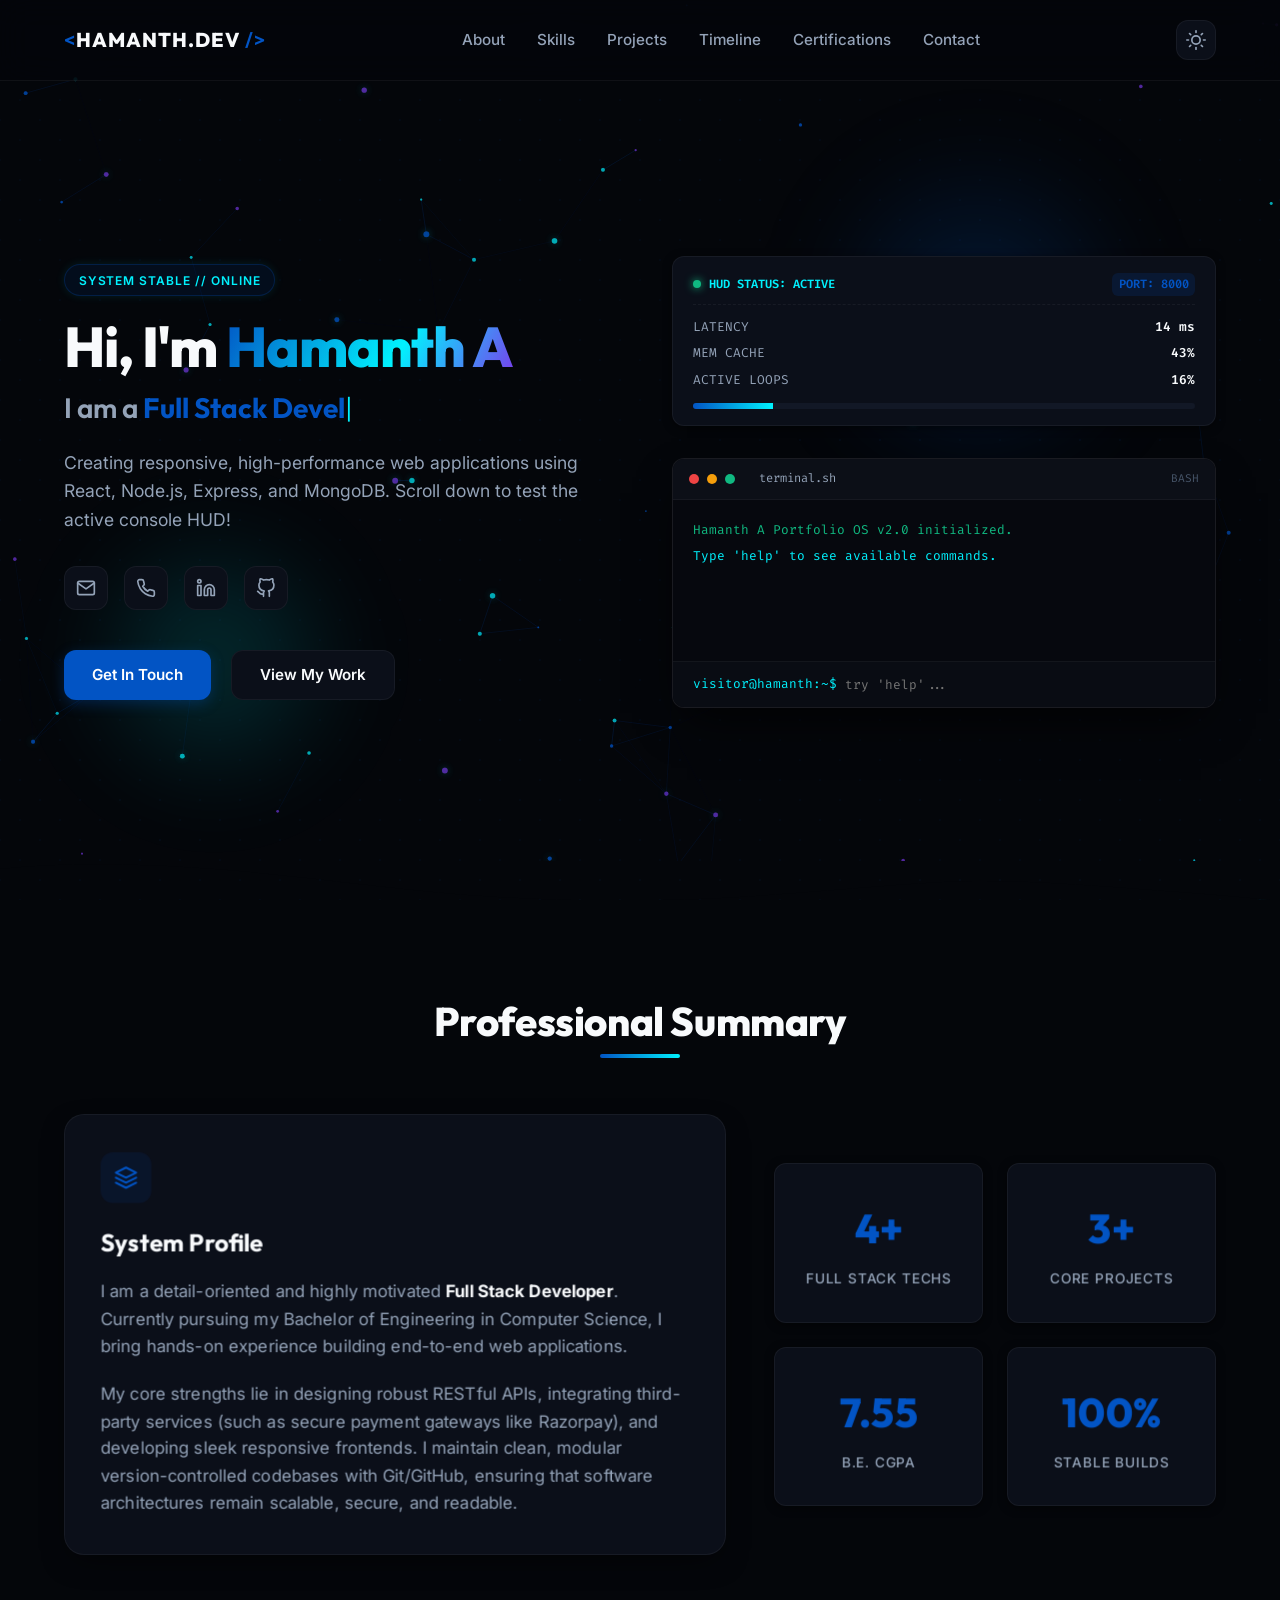
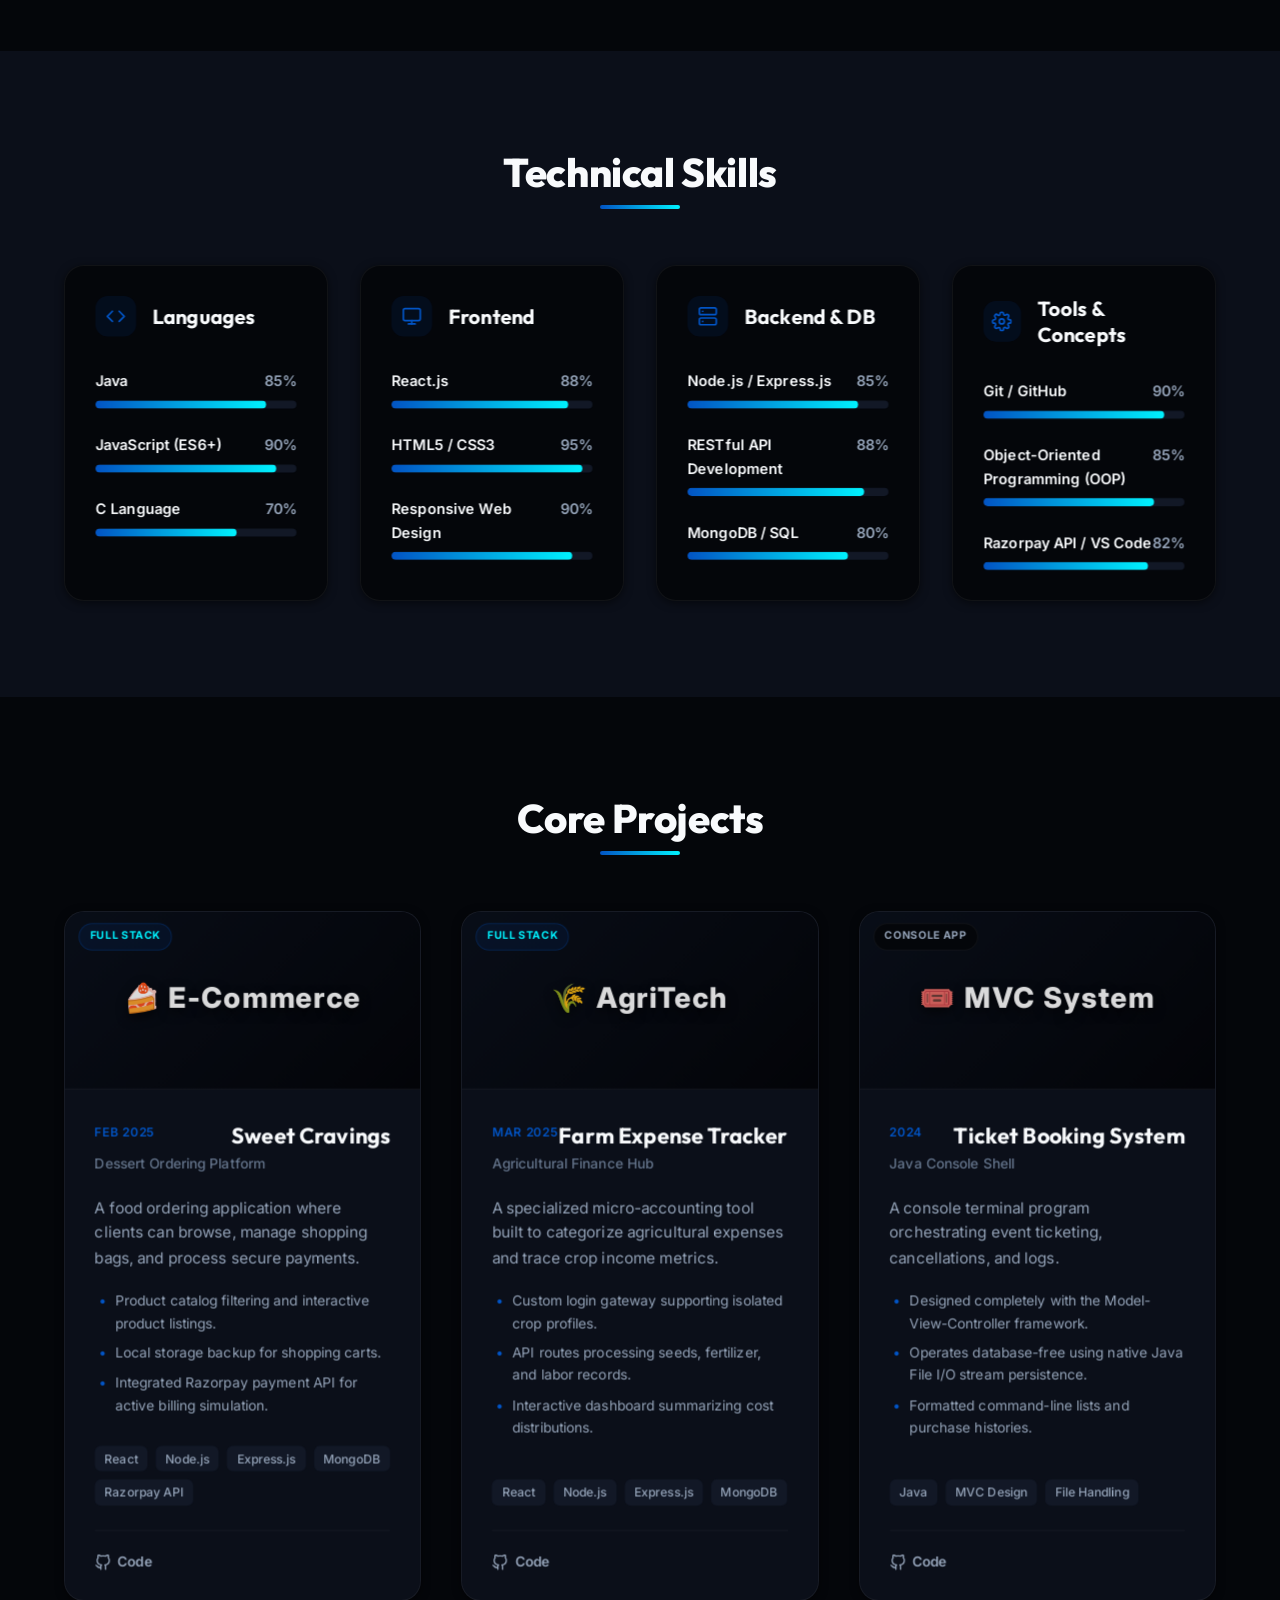
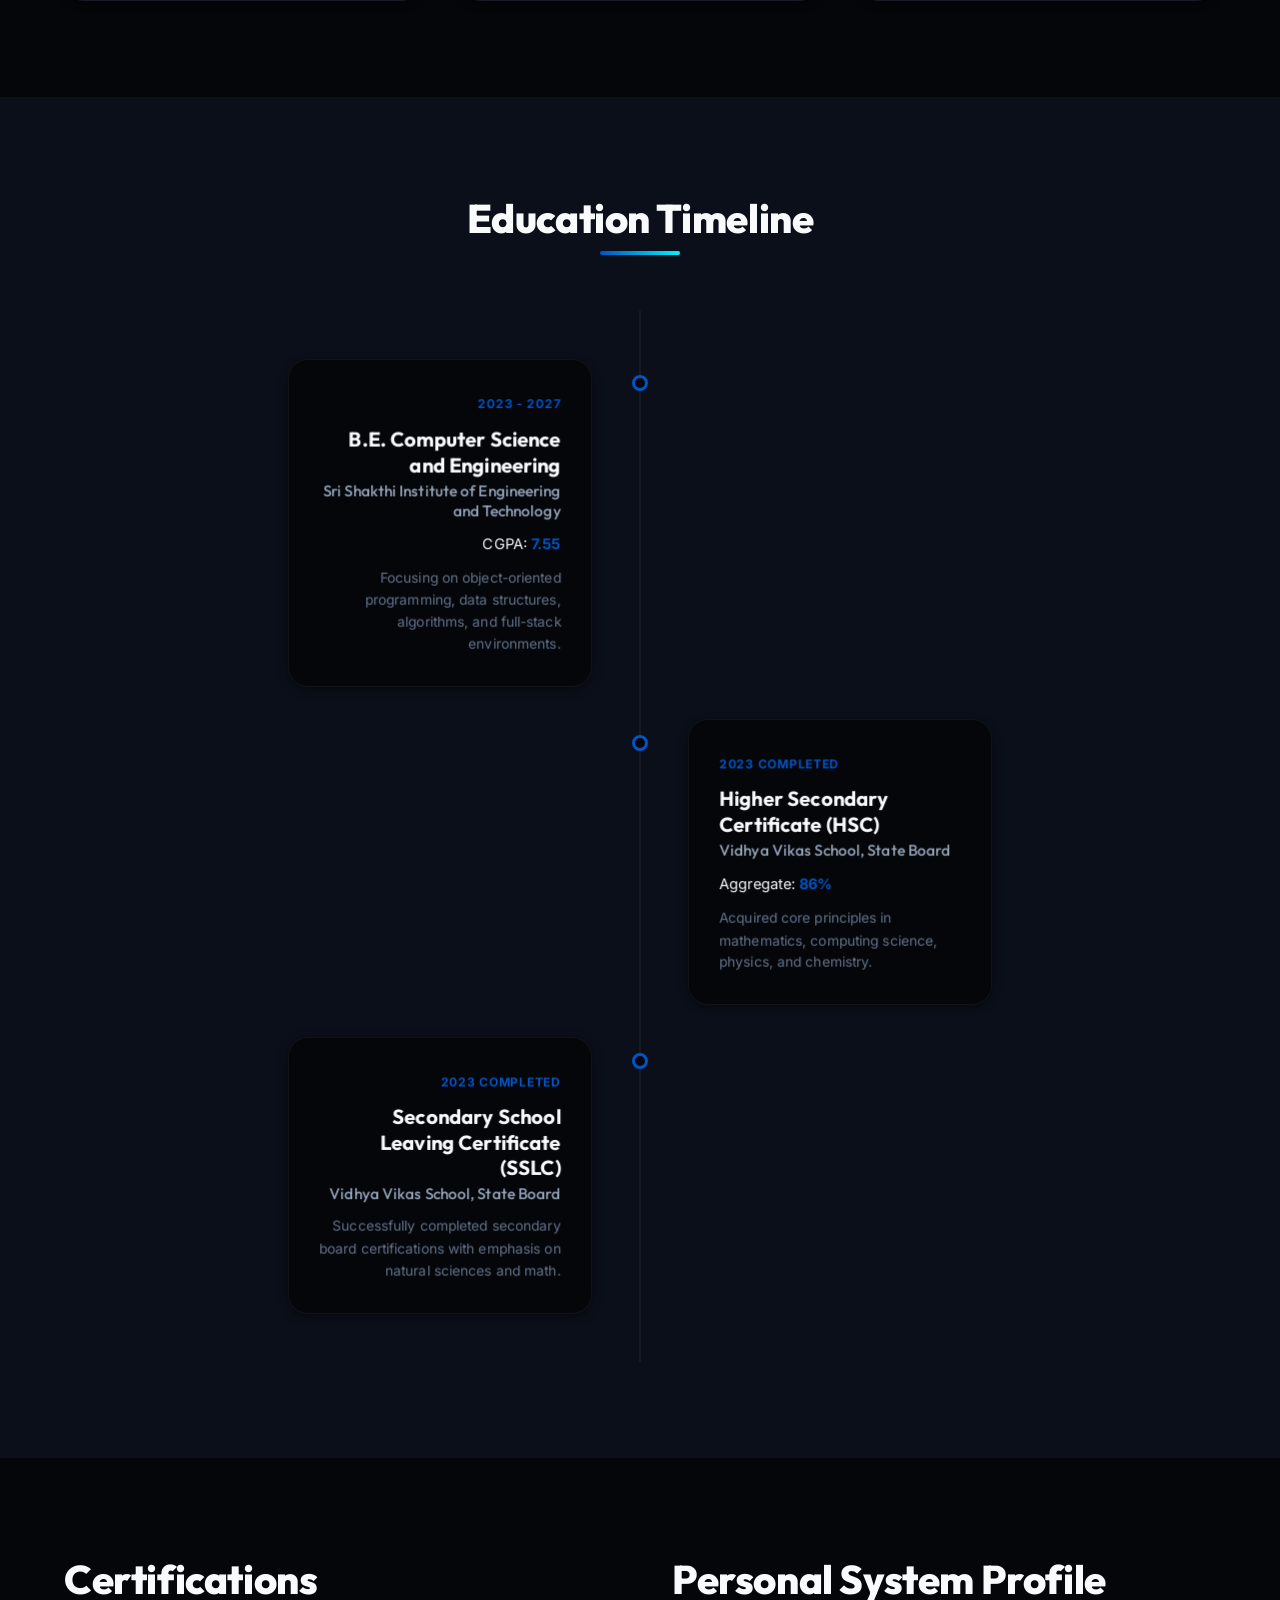
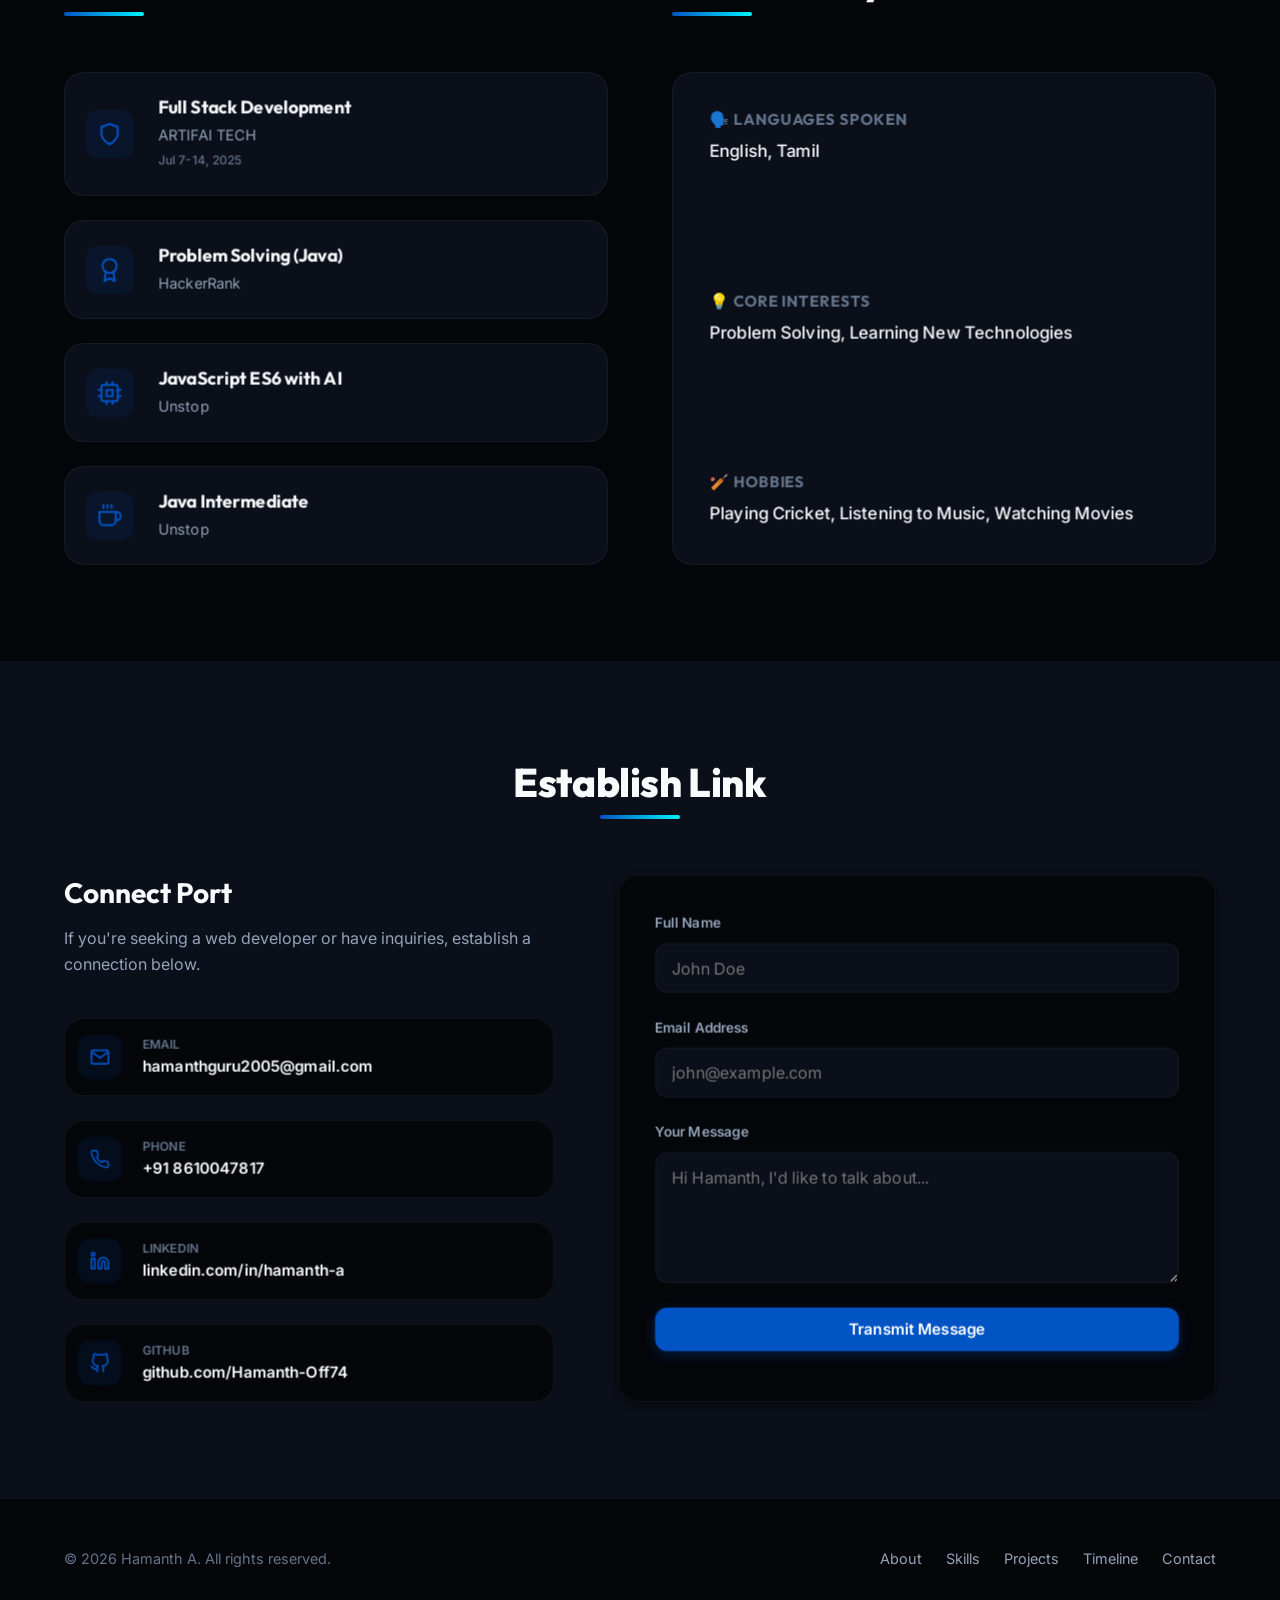
==== index.html @ 907c2916 "feat: initialize portfolio with terminal HUD, animations, and certificates" ====
<!DOCTYPE html>
<html lang="en" data-theme="dark">
<head>
    <meta charset="UTF-8">
    <meta name="viewport" content="width=device-width, initial-scale=1.0">
    <title>Hamanth A | Full Stack Dev HUD Portfolio</title>
    
    <!-- SEO Meta Tags -->
    <meta name="description" content="Innovative portfolio of Hamanth A, a Full Stack Developer. Features an interactive terminal console, 3D tilt layouts, and real-time dashboard elements.">
    <meta name="keywords" content="Hamanth A, Full Stack Developer, Interactive Portfolio, Web Developer, React, Node.js, Java">
    <meta name="author" content="Hamanth A">
    
    <!-- Google Fonts -->
    <link rel="preconnect" href="https://fonts.googleapis.com">
    <link rel="preconnect" href="https://fonts.gstatic.com" crossorigin>
    <link href="https://fonts.googleapis.com/css2?family=Fira+Code:wght@400;500;600&family=Inter:wght@300;400;500;600;700&family=Outfit:wght@400;500;600;700;800&display=swap" rel="stylesheet">
    
    <!-- Custom CSS -->
    <link rel="stylesheet" href="styles.css">
</head>
<body>

    <!-- Dynamic Particle Canvas -->
    <canvas id="particle-canvas"></canvas>

    <!-- Scroll Progress Indicator -->
    <div id="scroll-progress" class="scroll-progress"></div>

    <!-- Navigation Header -->
    <header class="main-header" id="main-header">
        <div class="container header-container">
            <a href="#hero" class="logo" id="logo-link">
                <span class="logo-accent">&lt;</span>HAMANTH.DEV<span class="logo-accent"> /&gt;</span>
            </a>
            
            <!-- Desktop Nav Menu -->
            <nav class="desktop-nav" id="desktop-nav" aria-label="Main Navigation">
                <ul>
                    <li><a href="#about" class="nav-link">About</a></li>
                    <li><a href="#skills" class="nav-link">Skills</a></li>
                    <li><a href="#projects" class="nav-link">Projects</a></li>
                    <li><a href="#timeline" class="nav-link">Timeline</a></li>
                    <li><a href="#certifications" class="nav-link">Certifications</a></li>
                    <li><a href="#contact" class="nav-link">Contact</a></li>
                </ul>
            </nav>

            <div class="nav-actions">
                <!-- Theme Toggle Button -->
                <button id="theme-toggle" class="theme-toggle" aria-label="Toggle light and dark theme" title="Toggle theme">
                    <svg class="sun-icon" xmlns="http://www.w3.org/2000/svg" width="20" height="20" viewBox="0 0 24 24" fill="none" stroke="currentColor" stroke-width="2" stroke-linecap="round" stroke-linejoin="round">
                        <circle cx="12" cy="12" r="5"></circle>
                        <line x1="12" y1="1" x2="12" y2="3"></line>
                        <line x1="12" y1="21" x2="12" y2="23"></line>
                        <line x1="4.22" y1="4.22" x2="5.64" y2="5.64"></line>
                        <line x1="18.36" y1="18.36" x2="19.78" y2="19.78"></line>
                        <line x1="1" y1="12" x2="3" y2="12"></line>
                        <line x1="21" y1="12" x2="23" y2="12"></line>
                        <line x1="4.22" y1="19.78" x2="5.64" y2="18.36"></line>
                        <line x1="18.36" y1="5.64" x2="19.78" y2="4.22"></line>
                    </svg>
                    <svg class="moon-icon" xmlns="http://www.w3.org/2000/svg" width="20" height="20" viewBox="0 0 24 24" fill="none" stroke="currentColor" stroke-width="2" stroke-linecap="round" stroke-linejoin="round">
                        <path d="M21 12.79A9 9 0 1 1 11.21 3 7 7 0 0 0 21 12.79z"></path>
                    </svg>
                </button>

                <!-- Mobile Menu Button -->
                <button id="mobile-menu-btn" class="mobile-menu-btn" aria-label="Open navigation menu" aria-expanded="false" aria-controls="mobile-nav">
                    <span class="bar"></span>
                    <span class="bar"></span>
                    <span class="bar"></span>
                </button>
            </div>
        </div>
    </header>

    <!-- Mobile Drawer Menu -->
    <div id="mobile-nav" class="mobile-nav" aria-hidden="true">
        <nav class="mobile-menu" aria-label="Mobile Navigation">
            <ul>
                <li><a href="#about" class="mobile-nav-link">About</a></li>
                <li><a href="#skills" class="mobile-nav-link">Skills</a></li>
                <li><a href="#projects" class="mobile-nav-link">Projects</a></li>
                <li><a href="#timeline" class="mobile-nav-link">Timeline</a></li>
                <li><a href="#certifications" class="mobile-nav-link">Certifications</a></li>
                <li><a href="#contact" class="mobile-nav-link">Contact</a></li>
            </ul>
        </nav>
    </div>

    <!-- Main Content Area -->
    <main>
        
        <!-- Hero Section -->
        <section id="hero" class="hero-section">
            <div class="grid-overlay"></div>
            <div class="container hero-container">
                <div class="hero-content scroll-reveal">
                    <span class="badge hero-badge">SYSTEM STABLE // ONLINE</span>
                    <h1 class="hero-title">
                        Hi, I'm <span class="highlight">Hamanth A</span>
                    </h1>
                    <h2 class="hero-subtitle">
                        I am a <span id="typing-text" class="typing-text">Full Stack Developer</span><span class="cursor">|</span>
                    </h2>
                    <p class="hero-desc">
                        Creating responsive, high-performance web applications using React, Node.js, Express, and MongoDB. Scroll down to test the active console HUD!
                    </p>
                    
                    <!-- Hero Social Links -->
                    <div class="hero-links">
                        <a href="mailto:hamanthguru2005@gmail.com" class="hero-icon-link" aria-label="Email Hamanth" title="hamanthguru2005@gmail.com">
                            <svg xmlns="http://www.w3.org/2000/svg" width="20" height="20" viewBox="0 0 24 24" fill="none" stroke="currentColor" stroke-width="2" stroke-linecap="round" stroke-linejoin="round">
                                <path d="M4 4h16c1.1 0 2 .9 2 2v12c0 1.1-.9 2-2 2H4c-1.1 0-2-.9-2-2V6c0-1.1.9-2 2-2z"></path>
                                <polyline points="22,6 12,13 2,6"></polyline>
                            </svg>
                        </a>
                        <a href="tel:+918610047817" class="hero-icon-link" aria-label="Call Hamanth" title="+91 8610047817">
                            <svg xmlns="http://www.w3.org/2000/svg" width="20" height="20" viewBox="0 0 24 24" fill="none" stroke="currentColor" stroke-width="2" stroke-linecap="round" stroke-linejoin="round">
                                <path d="M22 16.92v3a2 2 0 0 1-2.18 2 19.79 19.79 0 0 1-8.63-3.07 19.5 19.5 0 0 1-6-6 19.79 19.79 0 0 1-3.07-8.67A2 2 0 0 1 4.11 2h3a2 2 0 0 1 2 1.72 12.84 12.84 0 0 0 .7 2.81 2 2 0 0 1-.45 2.11L8.09 9.91a16 16 0 0 0 6 6l1.27-1.27a2 2 0 0 1 2.11-.45 12.84 12.84 0 0 0 2.81.7A2 2 0 0 1 22 16.92z"></path>
                            </svg>
                        </a>
                        <a href="https://linkedin.com/in/hamanth-a" target="_blank" rel="noopener noreferrer" class="hero-icon-link" aria-label="LinkedIn Profile">
                            <svg xmlns="http://www.w3.org/2000/svg" width="20" height="20" viewBox="0 0 24 24" fill="none" stroke="currentColor" stroke-width="2" stroke-linecap="round" stroke-linejoin="round">
                                <path d="M16 8a6 6 0 0 1 6 6v7h-4v-7a2 2 0 0 0-2-2 2 2 0 0 0-2 2v7h-4v-7a6 6 0 0 1 6-6z"></path>
                                <rect x="2" y="9" width="4" height="12"></rect>
                                <circle cx="4" cy="4" r="2"></circle>
                            </svg>
                        </a>
                        <a href="https://github.com/Hamanth-Off74" target="_blank" rel="noopener noreferrer" class="hero-icon-link" aria-label="GitHub Profile">
                            <svg xmlns="http://www.w3.org/2000/svg" width="20" height="20" viewBox="0 0 24 24" fill="none" stroke="currentColor" stroke-width="2" stroke-linecap="round" stroke-linejoin="round">
                                <path d="M9 19c-5 1.5-5-2.5-7-3m14 6v-3.87a3.37 3.37 0 0 0-.94-2.61c3.14-.35 6.44-1.54 6.44-7A5.44 5.44 0 0 0 20 4.77 5.07 5.07 0 0 0 19.91 1S18.73.65 16 2.48a13.38 13.38 0 0 0-7 0C6.27.65 5.09 1 5.09 1A5.07 5.07 0 0 0 5 4.77a5.44 5.44 0 0 0-1.5 3.78c0 5.42 3.3 6.61 6.44 7A3.37 3.37 0 0 0 9 18.13V22"></path>
                            </svg>
                        </a>
                    </div>

                    <!-- Call To Actions -->
                    <div class="hero-ctas">
                        <a href="#contact" class="btn btn-primary">Get In Touch</a>
                        <a href="#projects" class="btn btn-secondary">View My Work</a>
                    </div>
                </div>

                <!-- Hero Interactive Visual (Dashboard & Terminal) -->
                <div class="hero-visual-wrapper scroll-reveal">
                    
                    <!-- Live Stats Dashboard -->
                    <div class="stats-dashboard">
                        <div class="dashboard-header">
                            <span class="dashboard-title"><span class="pulse-dot"></span> HUD STATUS: ACTIVE</span>
                            <span class="stat-badge">PORT: 8000</span>
                        </div>
                        <div class="dashboard-body">
                            <div class="dashboard-row">
                                <span class="lbl">LATENCY</span>
                                <span class="val" id="ping-val">12 ms</span>
                            </div>
                            <div class="dashboard-row">
                                <span class="lbl">MEM CACHE</span>
                                <span class="val" id="ram-val">42%</span>
                            </div>
                            <div class="dashboard-row">
                                <span class="lbl">ACTIVE LOOPS</span>
                                <span class="val" id="cpu-val">18%</span>
                            </div>
                            <div class="stat-progress-bar">
                                <div class="stat-progress-fill" id="hud-progress-fill" style="width: 18%"></div>
                            </div>
                        </div>
                    </div>
                    
                    <!-- Interactive Terminal Mock -->
                    <div class="mock-terminal">
                        <div class="terminal-header">
                            <div class="dots">
                                <span class="dot close"></span>
                                <span class="dot minimize"></span>
                                <span class="dot expand"></span>
                            </div>
                            <span class="terminal-title">terminal.sh</span>
                            <span class="terminal-lang">bash</span>
                        </div>
                        <div class="terminal-body" id="terminal-body">
                            <div class="terminal-line log-success">Hamanth A Portfolio OS v2.0 initialized.</div>
                            <div class="terminal-line log-info">Type <span class="tok-keyword">'help'</span> to see available commands.</div>
                            <br>
                        </div>
                        <div class="terminal-input-container">
                            <span class="prompt-prefix">visitor@hamanth:~$</span>
                            <input type="text" id="terminal-input" placeholder="try 'help'..." autocomplete="off" spellcheck="false" aria-label="Terminal prompt input">
                        </div>
                    </div>
                </div>
            </div>
            
            <!-- Wave separator -->
            <div class="wave-separator">
                <svg data-name="Layer 1" xmlns="http://www.w3.org/2000/svg" viewBox="0 0 1200 120" preserveAspectRatio="none">
                    <path d="M321.39,56.44c58-10.79,114.16-30.13,172-41.86,82.39-16.72,168.19-17.73,250.45-.39C823.78,31,906.67,72,985.66,92.83c70.05,18.48,146.53,26.09,214.34,3V120H0V0C26.9,8.75,57.05,18.3,94.39,26.91,175.76,45.54,242.1,68.79,321.39,56.44Z" class="shape-fill"></path>
                </svg>
            </div>
        </section>

        <!-- About Section -->
        <section id="about" class="about-section">
            <div class="container">
                <h2 class="section-title scroll-reveal">Professional Summary</h2>
                <div class="about-grid scroll-reveal">
                    
                    <div class="about-card-large tilt-card">
                        <div class="card-glow-element"></div>
                        <div class="card-icon-accent">
                            <svg xmlns="http://www.w3.org/2000/svg" width="24" height="24" viewBox="0 0 24 24" fill="none" stroke="currentColor" stroke-width="2" stroke-linecap="round" stroke-linejoin="round">
                                <polygon points="12 2 2 7 12 12 22 7 12 2"></polygon>
                                <polyline points="2 17 12 22 22 17"></polyline>
                                <polyline points="2 12 12 17 22 12"></polyline>
                            </svg>
                        </div>
                        <h3>System Profile</h3>
                        <p class="about-paragraph">
                            I am a detail-oriented and highly motivated <strong>Full Stack Developer</strong>. Currently pursuing my Bachelor of Engineering in Computer Science, I bring hands-on experience building end-to-end web applications.
                        </p>
                        <p class="about-paragraph">
                            My core strengths lie in designing robust RESTful APIs, integrating third-party services (such as secure payment gateways like Razorpay), and developing sleek responsive frontends. I maintain clean, modular version-controlled codebases with Git/GitHub, ensuring that software architectures remain scalable, secure, and readable.
                        </p>
                    </div>

                    <div class="about-stats">
                        <div class="stat-card tilt-card">
                            <div class="card-glow-element"></div>
                            <div class="stat-num">4+</div>
                            <div class="stat-label">Full Stack Techs</div>
                        </div>
                        <div class="stat-card tilt-card">
                            <div class="card-glow-element"></div>
                            <div class="stat-num">3+</div>
                            <div class="stat-label">Core Projects</div>
                        </div>
                        <div class="stat-card tilt-card">
                            <div class="card-glow-element"></div>
                            <div class="stat-num">7.55</div>
                            <div class="stat-label">B.E. CGPA</div>
                        </div>
                        <div class="stat-card tilt-card">
                            <div class="card-glow-element"></div>
                            <div class="stat-num">100%</div>
                            <div class="stat-label">Stable Builds</div>
                        </div>
                    </div>
                </div>
            </div>
        </section>

        <!-- Skills Section -->
        <section id="skills" class="skills-section">
            <div class="container">
                <h2 class="section-title scroll-reveal">Technical Skills</h2>
                
                <div class="skills-grid">
                    
                    <!-- Languages -->
                    <div class="skills-category-card scroll-reveal tilt-card">
                        <div class="card-glow-element"></div>
                        <div class="category-header">
                            <span class="cat-icon">
                                <svg xmlns="http://www.w3.org/2000/svg" width="20" height="20" viewBox="0 0 24 24" fill="none" stroke="currentColor" stroke-width="2" stroke-linecap="round" stroke-linejoin="round">
                                    <polyline points="16 18 22 12 16 6"></polyline>
                                    <polyline points="8 6 2 12 8 18"></polyline>
                                </svg>
                            </span>
                            <h3>Languages</h3>
                        </div>
                        <ul class="skills-list">
                            <li class="skill-item">
                                <div class="skill-info"><span>Java</span><span class="skill-percent">85%</span></div>
                                <div class="skill-bar"><div class="skill-progress" data-level="85%"></div></div>
                            </li>
                            <li class="skill-item">
                                <div class="skill-info"><span>JavaScript (ES6+)</span><span class="skill-percent">90%</span></div>
                                <div class="skill-bar"><div class="skill-progress" data-level="90%"></div></div>
                            </li>
                            <li class="skill-item">
                                <div class="skill-info"><span>C Language</span><span class="skill-percent">70%</span></div>
                                <div class="skill-bar"><div class="skill-progress" data-level="70%"></div></div>
                            </li>
                        </ul>
                    </div>

                    <!-- Frontend -->
                    <div class="skills-category-card scroll-reveal tilt-card">
                        <div class="card-glow-element"></div>
                        <div class="category-header">
                            <span class="cat-icon">
                                <svg xmlns="http://www.w3.org/2000/svg" width="20" height="20" viewBox="0 0 24 24" fill="none" stroke="currentColor" stroke-width="2" stroke-linecap="round" stroke-linejoin="round">
                                    <rect x="2" y="3" width="20" height="14" rx="2" ry="2"></rect>
                                    <line x1="8" y1="21" x2="16" y2="21"></line>
                                    <line x1="12" y1="17" x2="12" y2="21"></line>
                                </svg>
                            </span>
                            <h3>Frontend</h3>
                        </div>
                        <ul class="skills-list">
                            <li class="skill-item">
                                <div class="skill-info"><span>React.js</span><span class="skill-percent">88%</span></div>
                                <div class="skill-bar"><div class="skill-progress" data-level="88%"></div></div>
                            </li>
                            <li class="skill-item">
                                <div class="skill-info"><span>HTML5 / CSS3</span><span class="skill-percent">95%</span></div>
                                <div class="skill-bar"><div class="skill-progress" data-level="95%"></div></div>
                            </li>
                            <li class="skill-item">
                                <div class="skill-info"><span>Responsive Web Design</span><span class="skill-percent">90%</span></div>
                                <div class="skill-bar"><div class="skill-progress" data-level="90%"></div></div>
                            </li>
                        </ul>
                    </div>

                    <!-- Backend -->
                    <div class="skills-category-card scroll-reveal tilt-card">
                        <div class="card-glow-element"></div>
                        <div class="category-header">
                            <span class="cat-icon">
                                <svg xmlns="http://www.w3.org/2000/svg" width="20" height="20" viewBox="0 0 24 24" fill="none" stroke="currentColor" stroke-width="2" stroke-linecap="round" stroke-linejoin="round">
                                    <rect x="2" y="2" width="20" height="8" rx="2" ry="2"></rect>
                                    <rect x="2" y="14" width="20" height="8" rx="2" ry="2"></rect>
                                    <line x1="6" y1="6" x2="6.01" y2="6"></line>
                                    <line x1="6" y1="18" x2="6.01" y2="18"></line>
                                </svg>
                            </span>
                            <h3>Backend & DB</h3>
                        </div>
                        <ul class="skills-list">
                            <li class="skill-item">
                                <div class="skill-info"><span>Node.js / Express.js</span><span class="skill-percent">85%</span></div>
                                <div class="skill-bar"><div class="skill-progress" data-level="85%"></div></div>
                            </li>
                            <li class="skill-item">
                                <div class="skill-info"><span>RESTful API Development</span><span class="skill-percent">88%</span></div>
                                <div class="skill-bar"><div class="skill-progress" data-level="88%"></div></div>
                            </li>
                            <li class="skill-item">
                                <div class="skill-info"><span>MongoDB / SQL</span><span class="skill-percent">80%</span></div>
                                <div class="skill-bar"><div class="skill-progress" data-level="80%"></div></div>
                            </li>
                        </ul>
                    </div>

                    <!-- Tools & Concepts -->
                    <div class="skills-category-card scroll-reveal tilt-card">
                        <div class="card-glow-element"></div>
                        <div class="category-header">
                            <span class="cat-icon">
                                <svg xmlns="http://www.w3.org/2000/svg" width="20" height="20" viewBox="0 0 24 24" fill="none" stroke="currentColor" stroke-width="2" stroke-linecap="round" stroke-linejoin="round">
                                    <circle cx="12" cy="12" r="3"></circle>
                                    <path d="M19.4 15a1.65 1.65 0 0 0 .33 1.82l.06.06a2 2 0 1 1-2.83 2.83l-.06-.06a1.65 1.65 0 0 0-1.82-.33 1.65 1.65 0 0 0-1 1.51V21a2 2 0 0 1-4 0v-.09A1.65 1.65 0 0 0 9 19.4a1.65 1.65 0 0 0-1.82.33l-.06.06a2 2 0 1 1-2.83-2.83l.06-.06a1.65 1.65 0 0 0 .33-1.82 1.65 1.65 0 0 0-1.51-1H3a2 2 0 0 1 0-4h.09A1.65 1.65 0 0 0 4.6 9a1.65 1.65 0 0 0-.33-1.82l-.06-.06a2 2 0 1 1 2.83-2.83l.06.06a1.65 1.65 0 0 0 1.82.33H9a1.65 1.65 0 0 0 1-1.51V3a2 2 0 0 1 4 0v.09a1.65 1.65 0 0 0 1 1.51 1.65 1.65 0 0 0 1.82-.33l.06-.06a2 2 0 1 1 2.83 2.83l-.06.06a1.65 1.65 0 0 0-.33 1.82V9a1.65 1.65 0 0 0 1.51 1H21a2 2 0 0 1 0 4h-.09a1.65 1.65 0 0 0-1.51 1z"></path>
                                </svg>
                            </span>
                            <h3>Tools & Concepts</h3>
                        </div>
                        <ul class="skills-list">
                            <li class="skill-item">
                                <div class="skill-info"><span>Git / GitHub</span><span class="skill-percent">90%</span></div>
                                <div class="skill-bar"><div class="skill-progress" data-level="90%"></div></div>
                            </li>
                            <li class="skill-item">
                                <div class="skill-info"><span>Object-Oriented Programming (OOP)</span><span class="skill-percent">85%</span></div>
                                <div class="skill-bar"><div class="skill-progress" data-level="85%"></div></div>
                            </li>
                            <li class="skill-item">
                                <div class="skill-info"><span>Razorpay API / VS Code</span><span class="skill-percent">82%</span></div>
                                <div class="skill-bar"><div class="skill-progress" data-level="82%"></div></div>
                            </li>
                        </ul>
                    </div>

                </div>
            </div>
        </section>

        <!-- Projects Section -->
        <section id="projects" class="projects-section">
            <div class="container">
                <h2 class="section-title scroll-reveal">Core Projects</h2>
                
                <div class="projects-grid">
                    
                    <!-- Project 1: Sweet Cravings -->
                    <article class="project-card scroll-reveal tilt-card">
                        <div class="card-glow-element"></div>
                        <div class="project-img-placeholder">
                            <div class="project-overlay-graphic">
                                <span class="tag tag-featured">Full Stack</span>
                                <div class="card-art">🍰 E-Commerce</div>
                            </div>
                        </div>
                        <div class="project-info">
                            <div class="project-header">
                                <span class="project-date">Feb 2025</span>
                                <h3>Sweet Cravings</h3>
                            </div>
                            <p class="project-type-subtitle">Dessert Ordering Platform</p>
                            <p class="project-desc">
                                A food ordering application where clients can browse, manage shopping bags, and process secure payments.
                            </p>
                            <ul class="project-features">
                                <li>Product catalog filtering and interactive product listings.</li>
                                <li>Local storage backup for shopping carts.</li>
                                <li>Integrated Razorpay payment API for active billing simulation.</li>
                            </ul>
                            <div class="project-tech-tags">
                                <span class="tech-tag">React</span>
                                <span class="tech-tag">Node.js</span>
                                <span class="tech-tag">Express.js</span>
                                <span class="tech-tag">MongoDB</span>
                                <span class="tech-tag">Razorpay API</span>
                            </div>
                            <div class="project-links">
                                <a href="https://github.com/Hamanth-Off74" target="_blank" rel="noopener noreferrer" class="project-link" aria-label="GitHub Sweet Cravings Link">
                                    <svg xmlns="http://www.w3.org/2000/svg" width="16" height="16" viewBox="0 0 24 24" fill="none" stroke="currentColor" stroke-width="2" stroke-linecap="round" stroke-linejoin="round"><path d="M9 19c-5 1.5-5-2.5-7-3m14 6v-3.87a3.37 3.37 0 0 0-.94-2.61c3.14-.35 6.44-1.54 6.44-7A5.44 5.44 0 0 0 20 4.77 5.07 5.07 0 0 0 19.91 1S18.73.65 16 2.48a13.38 13.38 0 0 0-7 0C6.27.65 5.09 1 5.09 1A5.07 5.07 0 0 0 5 4.77a5.44 5.44 0 0 0-1.5 3.78c0 5.42 3.3 6.61 6.44 7A3.37 3.37 0 0 0 9 18.13V22"></path></svg>
                                    Code
                                </a>
                            </div>
                        </div>
                    </article>

                    <!-- Project 2: Farm Expense Tracker -->
                    <article class="project-card scroll-reveal tilt-card">
                        <div class="card-glow-element"></div>
                        <div class="project-img-placeholder">
                            <div class="project-overlay-graphic">
                                <span class="tag tag-featured">Full Stack</span>
                                <div class="card-art">🌾 AgriTech</div>
                            </div>
                        </div>
                        <div class="project-info">
                            <div class="project-header">
                                <span class="project-date">Mar 2025</span>
                                <h3>Farm Expense Tracker</h3>
                            </div>
                            <p class="project-type-subtitle">Agricultural Finance Hub</p>
                            <p class="project-desc">
                                A specialized micro-accounting tool built to categorize agricultural expenses and trace crop income metrics.
                            </p>
                            <ul class="project-features">
                                <li>Custom login gateway supporting isolated crop profiles.</li>
                                <li>API routes processing seeds, fertilizer, and labor records.</li>
                                <li>Interactive dashboard summarizing cost distributions.</li>
                            </ul>
                            <div class="project-tech-tags">
                                <span class="tech-tag">React</span>
                                <span class="tech-tag">Node.js</span>
                                <span class="tech-tag">Express.js</span>
                                <span class="tech-tag">MongoDB</span>
                            </div>
                            <div class="project-links">
                                <a href="https://github.com/Hamanth-Off74" target="_blank" rel="noopener noreferrer" class="project-link" aria-label="GitHub Farm Expense Tracker Link">
                                    <svg xmlns="http://www.w3.org/2000/svg" width="16" height="16" viewBox="0 0 24 24" fill="none" stroke="currentColor" stroke-width="2" stroke-linecap="round" stroke-linejoin="round"><path d="M9 19c-5 1.5-5-2.5-7-3m14 6v-3.87a3.37 3.37 0 0 0-.94-2.61c3.14-.35 6.44-1.54 6.44-7A5.44 5.44 0 0 0 20 4.77 5.07 5.07 0 0 0 19.91 1S18.73.65 16 2.48a13.38 13.38 0 0 0-7 0C6.27.65 5.09 1 5.09 1A5.07 5.07 0 0 0 5 4.77a5.44 5.44 0 0 0-1.5 3.78c0 5.42 3.3 6.61 6.44 7A3.37 3.37 0 0 0 9 18.13V22"></path></svg>
                                    Code
                                </a>
                            </div>
                        </div>
                    </article>

                    <!-- Project 3: Event Ticket Booking -->
                    <article class="project-card scroll-reveal tilt-card">
                        <div class="card-glow-element"></div>
                        <div class="project-img-placeholder">
                            <div class="project-overlay-graphic">
                                <span class="tag">Console App</span>
                                <div class="card-art">🎟️ MVC System</div>
                            </div>
                        </div>
                        <div class="project-info">
                            <div class="project-header">
                                <span class="project-date">2024</span>
                                <h3>Ticket Booking System</h3>
                            </div>
                            <p class="project-type-subtitle">Java Console Shell</p>
                            <p class="project-desc">
                                A console terminal program orchestrating event ticketing, cancellations, and logs.
                            </p>
                            <ul class="project-features">
                                <li>Designed completely with the Model-View-Controller framework.</li>
                                <li>Operates database-free using native Java File I/O stream persistence.</li>
                                <li>Formatted command-line lists and purchase histories.</li>
                            </ul>
                            <div class="project-tech-tags">
                                <span class="tech-tag">Java</span>
                                <span class="tech-tag">MVC Design</span>
                                <span class="tech-tag">File Handling</span>
                            </div>
                            <div class="project-links">
                                <a href="https://github.com/Hamanth-Off74" target="_blank" rel="noopener noreferrer" class="project-link" aria-label="GitHub Java Ticket System Link">
                                    <svg xmlns="http://www.w3.org/2000/svg" width="16" height="16" viewBox="0 0 24 24" fill="none" stroke="currentColor" stroke-width="2" stroke-linecap="round" stroke-linejoin="round"><path d="M9 19c-5 1.5-5-2.5-7-3m14 6v-3.87a3.37 3.37 0 0 0-.94-2.61c3.14-.35 6.44-1.54 6.44-7A5.44 5.44 0 0 0 20 4.77 5.07 5.07 0 0 0 19.91 1S18.73.65 16 2.48a13.38 13.38 0 0 0-7 0C6.27.65 5.09 1 5.09 1A5.07 5.07 0 0 0 5 4.77a5.44 5.44 0 0 0-1.5 3.78c0 5.42 3.3 6.61 6.44 7A3.37 3.37 0 0 0 9 18.13V22"></path></svg>
                                    Code
                                </a>
                            </div>
                        </div>
                    </article>

                </div>
            </div>
        </section>

        <!-- Education/Timeline Section -->
        <section id="timeline" class="timeline-section">
            <div class="container">
                <h2 class="section-title scroll-reveal">Education Timeline</h2>
                
                <div class="timeline">
                    <div class="timeline-line"></div>
                    
                    <!-- B.E. Computer Science -->
                    <div class="timeline-item scroll-reveal left">
                        <div class="timeline-dot"></div>
                        <div class="timeline-content tilt-card">
                            <div class="card-glow-element"></div>
                            <span class="timeline-date">2023 - 2027</span>
                            <h3>B.E. Computer Science and Engineering</h3>
                            <h4 class="institution">Sri Shakthi Institute of Engineering and Technology</h4>
                            <p class="timeline-score">CGPA: <strong>7.55</strong></p>
                            <p class="timeline-desc">Focusing on object-oriented programming, data structures, algorithms, and full-stack environments.</p>
                        </div>
                    </div>

                    <!-- Higher Secondary -->
                    <div class="timeline-item scroll-reveal right">
                        <div class="timeline-dot"></div>
                        <div class="timeline-content tilt-card">
                            <div class="card-glow-element"></div>
                            <span class="timeline-date">2023 Completed</span>
                            <h3>Higher Secondary Certificate (HSC)</h3>
                            <h4 class="institution">Vidhya Vikas School, State Board</h4>
                            <p class="timeline-score">Aggregate: <strong>86%</strong></p>
                            <p class="timeline-desc">Acquired core principles in mathematics, computing science, physics, and chemistry.</p>
                        </div>
                    </div>

                    <!-- SSLC -->
                    <div class="timeline-item scroll-reveal left">
                        <div class="timeline-dot"></div>
                        <div class="timeline-content tilt-card">
                            <div class="card-glow-element"></div>
                            <span class="timeline-date">2023 Completed</span>
                            <h3>Secondary School Leaving Certificate (SSLC)</h3>
                            <h4 class="institution">Vidhya Vikas School, State Board</h4>
                            <p class="timeline-desc">Successfully completed secondary board certifications with emphasis on natural sciences and math.</p>
                        </div>
                    </div>

                </div>
            </div>
        </section>

        <!-- Certifications & Additional Info -->
        <section id="certifications" class="certifications-section">
            <div class="container">
                <div class="cert-grid">
                    
                    <!-- Certifications Left -->
                    <div class="cert-list-wrapper scroll-reveal">
                        <h2 class="section-title text-left">Certifications</h2>
                        
                        <div class="cert-card tilt-card">
                            <div class="card-glow-element"></div>
                            <div class="cert-icon">
                                <svg xmlns="http://www.w3.org/2000/svg" width="24" height="24" viewBox="0 0 24 24" fill="none" stroke="currentColor" stroke-width="2" stroke-linecap="round" stroke-linejoin="round">
                                    <path d="M12 22s8-4 8-10V5l-8-3-8 3v7c0 6 8 10 8 10z"></path>
                                </svg>
                            </div>
                            <div class="cert-info">
                                <h3>Full Stack Development</h3>
                                <p class="cert-org">ARTIFAI TECH</p>
                                <span class="cert-date">Jul 7-14, 2025</span>
                            </div>
                        </div>

                        <div class="cert-card tilt-card">
                            <div class="card-glow-element"></div>
                            <div class="cert-icon">
                                <svg xmlns="http://www.w3.org/2000/svg" width="24" height="24" viewBox="0 0 24 24" fill="none" stroke="currentColor" stroke-width="2" stroke-linecap="round" stroke-linejoin="round">
                                    <circle cx="12" cy="8" r="7"></circle>
                                    <polyline points="8.21 13.89 7 23 12 20 17 23 15.79 13.88"></polyline>
                                </svg>
                            </div>
                            <div class="cert-info">
                                <h3>Problem Solving (Java)</h3>
                                <p class="cert-org">HackerRank</p>
                            </div>
                        </div>

                        <div class="cert-card tilt-card">
                            <div class="card-glow-element"></div>
                            <div class="cert-icon">
                                <svg xmlns="http://www.w3.org/2000/svg" width="24" height="24" viewBox="0 0 24 24" fill="none" stroke="currentColor" stroke-width="2" stroke-linecap="round" stroke-linejoin="round">
                                    <rect x="4" y="4" width="16" height="16" rx="2" ry="2"></rect>
                                    <rect x="9" y="9" width="6" height="6"></rect>
                                    <line x1="9" y1="1" x2="9" y2="4"></line>
                                    <line x1="15" y1="1" x2="15" y2="4"></line>
                                    <line x1="9" y1="20" x2="9" y2="23"></line>
                                    <line x1="15" y1="20" x2="15" y2="23"></line>
                                    <line x1="20" y1="9" x2="23" y2="9"></line>
                                    <line x1="20" y1="15" x2="23" y2="15"></line>
                                    <line x1="1" y1="9" x2="4" y2="9"></line>
                                    <line x1="1" y1="15" x2="4" y2="15"></line>
                                </svg>
                            </div>
                            <div class="cert-info">
                                <h3>JavaScript ES6 with AI</h3>
                                <p class="cert-org">Unstop</p>
                            </div>
                        </div>

                        <div class="cert-card tilt-card">
                            <div class="card-glow-element"></div>
                            <div class="cert-icon">
                                <svg xmlns="http://www.w3.org/2000/svg" width="24" height="24" viewBox="0 0 24 24" fill="none" stroke="currentColor" stroke-width="2" stroke-linecap="round" stroke-linejoin="round">
                                    <path d="M18 8h1a4 4 0 0 1 0 8h-1"></path>
                                    <path d="M2 8h16v9a4 4 0 0 1-4 4H6a4 4 0 0 1-4-4V8z"></path>
                                    <line x1="6" y1="1" x2="6" y2="4"></line>
                                    <line x1="10" y1="1" x2="10" y2="4"></line>
                                    <line x1="14" y1="1" x2="14" y2="4"></line>
                                </svg>
                            </div>
                            <div class="cert-info">
                                <h3>Java Intermediate</h3>
                                <p class="cert-org">Unstop</p>
                            </div>
                        </div>
                    </div>

                    <!-- Additional Information Right -->
                    <div class="info-wrapper scroll-reveal">
                        <h2 class="section-title text-left">Personal System Profile</h2>
                        
                        <div class="profile-details-card tilt-card">
                            <div class="card-glow-element"></div>
                            <div class="info-group">
                                <h4>🗣️ Languages Spoken</h4>
                                <p>English, Tamil</p>
                            </div>
                            <div class="info-group">
                                <h4>💡 core Interests</h4>
                                <p>Problem Solving, Learning New Technologies</p>
                            </div>
                            <div class="info-group">
                                <h4>🏏 Hobbies</h4>
                                <p>Playing Cricket, Listening to Music, Watching Movies</p>
                            </div>
                        </div>
                    </div>

                </div>
            </div>
        </section>

        <!-- Contact Section -->
        <section id="contact" class="contact-section">
            <div class="container">
                <h2 class="section-title scroll-reveal">Establish Link</h2>
                
                <div class="contact-grid scroll-reveal">
                    
                    <!-- Direct Contacts Info -->
                    <div class="contact-info-panel">
                        <h3>Connect Port</h3>
                        <p class="contact-intro">
                            If you're seeking a web developer or have inquiries, establish a connection below.
                        </p>
                        
                        <div class="contact-details-list">
                            <a href="mailto:hamanthguru2005@gmail.com" class="contact-detail-item tilt-card">
                                <div class="card-glow-element"></div>
                                <div class="detail-icon">
                                    <svg xmlns="http://www.w3.org/2000/svg" width="20" height="20" viewBox="0 0 24 24" fill="none" stroke="currentColor" stroke-width="2" stroke-linecap="round" stroke-linejoin="round">
                                        <path d="M4 4h16c1.1 0 2 .9 2 2v12c0 1.1-.9 2-2 2H4c-1.1 0-2-.9-2-2V6c0-1.1.9-2 2-2z"></path>
                                        <polyline points="22,6 12,13 2,6"></polyline>
                                    </svg>
                                </div>
                                <div class="detail-text">
                                    <span class="detail-label">Email</span>
                                    <span class="detail-val">hamanthguru2005@gmail.com</span>
                                </div>
                            </a>

                            <a href="tel:+918610047817" class="contact-detail-item tilt-card">
                                <div class="card-glow-element"></div>
                                <div class="detail-icon">
                                    <svg xmlns="http://www.w3.org/2000/svg" width="20" height="20" viewBox="0 0 24 24" fill="none" stroke="currentColor" stroke-width="2" stroke-linecap="round" stroke-linejoin="round">
                                        <path d="M22 16.92v3a2 2 0 0 1-2.18 2 19.79 19.79 0 0 1-8.63-3.07 19.5 19.5 0 0 1-6-6 19.79 19.79 0 0 1-3.07-8.67A2 2 0 0 1 4.11 2h3a2 2 0 0 1 2 1.72 12.84 12.84 0 0 0 .7 2.81 2 2 0 0 1-.45 2.11L8.09 9.91a16 16 0 0 0 6 6l1.27-1.27a2 2 0 0 1 2.11-.45 12.84 12.84 0 0 0 2.81.7A2 2 0 0 1 22 16.92z"></path>
                                    </svg>
                                </div>
                                <div class="detail-text">
                                    <span class="detail-label">Phone</span>
                                    <span class="detail-val">+91 8610047817</span>
                                </div>
                            </a>

                            <a href="https://linkedin.com/in/hamanth-a" target="_blank" rel="noopener noreferrer" class="contact-detail-item tilt-card">
                                <div class="card-glow-element"></div>
                                <div class="detail-icon">
                                    <svg xmlns="http://www.w3.org/2000/svg" width="20" height="20" viewBox="0 0 24 24" fill="none" stroke="currentColor" stroke-width="2" stroke-linecap="round" stroke-linejoin="round">
                                        <path d="M16 8a6 6 0 0 1 6 6v7h-4v-7a2 2 0 0 0-2-2 2 2 0 0 0-2 2v7h-4v-7a6 6 0 0 1 6-6z"></path>
                                        <rect x="2" y="9" width="4" height="12"></rect>
                                        <circle cx="4" cy="4" r="2"></circle>
                                    </svg>
                                </div>
                                <div class="detail-text">
                                    <span class="detail-label">LinkedIn</span>
                                    <span class="detail-val">linkedin.com/in/hamanth-a</span>
                                </div>
                            </a>

                            <a href="https://github.com/Hamanth-Off74" target="_blank" rel="noopener noreferrer" class="contact-detail-item tilt-card">
                                <div class="card-glow-element"></div>
                                <div class="detail-icon">
                                    <svg xmlns="http://www.w3.org/2000/svg" width="20" height="20" viewBox="0 0 24 24" fill="none" stroke="currentColor" stroke-width="2" stroke-linecap="round" stroke-linejoin="round">
                                        <path d="M9 19c-5 1.5-5-2.5-7-3m14 6v-3.87a3.37 3.37 0 0 0-.94-2.61c3.14-.35 6.44-1.54 6.44-7A5.44 5.44 0 0 0 20 4.77 5.07 5.07 0 0 0 19.91 1S18.73.65 16 2.48a13.38 13.38 0 0 0-7 0C6.27.65 5.09 1 5.09 1A5.07 5.07 0 0 0 5 4.77a5.44 5.44 0 0 0-1.5 3.78c0 5.42 3.3 6.61 6.44 7A3.37 3.37 0 0 0 9 18.13V22"></path>
                                    </svg>
                                </div>
                                <div class="detail-text">
                                    <span class="detail-label">GitHub</span>
                                    <span class="detail-val">github.com/Hamanth-Off74</span>
                                </div>
                            </a>
                        </div>
                    </div>

                    <!-- Contact Form Card -->
                    <div class="contact-form-wrapper tilt-card">
                        <div class="card-glow-element"></div>
                        <form id="contact-form" class="contact-form" novalidate>
                            <div class="form-row">
                                <div class="form-group">
                                    <label for="contact-name" class="floating-label">Full Name</label>
                                    <input type="text" id="contact-name" name="name" placeholder="John Doe" required>
                                    <span class="error-msg" id="name-error">Please enter your name</span>
                                </div>
                            </div>
                            <div class="form-row">
                                <div class="form-group">
                                    <label for="contact-email" class="floating-label">Email Address</label>
                                    <input type="email" id="contact-email" name="email" placeholder="john@example.com" required>
                                    <span class="error-msg" id="email-error">Please enter a valid email</span>
                                </div>
                            </div>
                            <div class="form-row">
                                <div class="form-group">
                                    <label for="contact-message" class="floating-label">Your Message</label>
                                    <textarea id="contact-message" name="message" rows="5" placeholder="Hi Hamanth, I'd like to talk about..." required></textarea>
                                    <span class="error-msg" id="message-error">Please enter your message</span>
                                </div>
                            </div>
                            <button type="submit" id="submit-btn" class="btn btn-primary btn-block">
                                <span class="btn-text">Transmit Message</span>
                                <span class="btn-loader"></span>
                            </button>
                        </form>
                    </div>

                </div>
            </div>
        </section>

    </main>

    <!-- Footer -->
    <footer class="footer">
        <div class="container footer-container">
            <p class="copyright">&copy; 2026 Hamanth A. All rights reserved.</p>
            <div class="footer-links">
                <a href="#about">About</a>
                <a href="#skills">Skills</a>
                <a href="#projects">Projects</a>
                <a href="#timeline">Timeline</a>
                <a href="#contact">Contact</a>
            </div>
        </div>
    </footer>

    <!-- Form Success Modal -->
    <div id="success-modal" class="modal" aria-hidden="true">
        <div class="modal-content">
            <div class="modal-icon">
                <svg xmlns="http://www.w3.org/2000/svg" width="48" height="48" viewBox="0 0 24 24" fill="none" stroke="currentColor" stroke-width="2" stroke-linecap="round" stroke-linejoin="round">
                    <path d="M22 11.08V12a10 10 0 1 1-5.93-9.14"></path>
                    <polyline points="22 4 12 14.01 9 11.01"></polyline>
                </svg>
            </div>
            <h3>Transmission Successful</h3>
            <p>Your message has been processed successfully. Connection will be established shortly.</p>
            <button id="modal-close-btn" class="btn btn-primary">Close Connection</button>
        </div>
    </div>

    <!-- Script JavaScript -->
    <script src="script.js"></script>
</body>
</html>
---- styles.css ----
/* ==========================================================================
   DESIGN SYSTEM & VARIABLES
   ========================================================================== */

:root {
    /* Fonts */
    --font-heading: 'Outfit', 'Inter', sans-serif;
    --font-body: 'Inter', sans-serif;
    --font-mono: 'Fira Code', monospace;

    /* Transition Speeds */
    --transition-fast: 0.15s cubic-bezier(0.4, 0, 0.2, 1);
    --transition-normal: 0.3s cubic-bezier(0.4, 0, 0.2, 1);
    --transition-slow: 0.5s cubic-bezier(0.4, 0, 0.2, 1);

    /* Border Radius */
    --radius-sm: 6px;
    --radius-md: 12px;
    --radius-lg: 20px;
    --radius-full: 9999px;

    /* Brand Colors (Futuristic Developer HUD Theme) */
    --color-primary: #0254c4; /* Electric Brand Blue */
    --color-primary-hover: #013e91;
    --color-accent: #00f2fe; /* Neon Cyan */
    --color-accent-purple: #7c3aed; /* Neon Violet */
    --color-success: #10b981;
    --color-error: #ef4444;

    /* Dark Space Theme Colors */
    --bg-primary: #04060a;
    --bg-secondary: #0b0f19;
    --bg-tertiary: #121826;
    --bg-glass: rgba(4, 6, 10, 0.8);
    
    --text-primary: #f8fafc;
    --text-secondary: #94a3b8;
    --text-muted: #64748b;
    
    --border-color: rgba(255, 255, 255, 0.05);
    --border-color-hover: rgba(2, 84, 196, 0.35);
    
    --shadow-sm: 0 2px 8px rgba(0, 0, 0, 0.5);
    --shadow-md: 0 10px 30px -10px rgba(0, 0, 0, 0.7);
    --shadow-lg: 0 20px 45px -15px rgba(0, 0, 0, 0.9);
    --shadow-glow: 0 0 15px rgba(2, 84, 196, 0.2);
}

/* Light Theme Variables */
[data-theme="light"] {
    --bg-primary: #f8fafc;
    --bg-secondary: #ffffff;
    --bg-tertiary: #f1f5f9;
    --bg-glass: rgba(255, 255, 255, 0.85);
    
    --text-primary: #0f172a;
    --text-secondary: #475569;
    --text-muted: #94a3b8;
    
    --border-color: rgba(0, 0, 0, 0.08);
    --border-color-hover: rgba(2, 84, 196, 0.25);
    
    --shadow-sm: 0 2px 8px rgba(0, 0, 0, 0.05);
    --shadow-md: 0 10px 30px -10px rgba(0, 0, 0, 0.08);
    --shadow-lg: 0 20px 40px -15px rgba(0, 0, 0, 0.12);
    --shadow-glow: 0 0 15px rgba(2, 84, 196, 0.08);
}

/* ==========================================================================
   RESET & BASE STYLES
   ========================================================================== */

* {
    margin: 0;
    padding: 0;
    box-sizing: border-box;
}

html {
    scroll-behavior: smooth;
    font-size: 16px;
    -webkit-tap-highlight-color: transparent;
}

body {
    font-family: var(--font-body);
    background-color: var(--bg-primary);
    color: var(--text-primary);
    line-height: 1.6;
    overflow-x: hidden;
    transition: background-color var(--transition-normal), color var(--transition-normal);
}

/* Background Canvas */
#particle-canvas {
    position: fixed;
    top: 0;
    left: 0;
    width: 100vw;
    height: 100vh;
    z-index: -1;
    pointer-events: none;
    background-color: transparent;
}

.container {
    width: 100%;
    max-width: 1200px;
    margin: 0 auto;
    padding: 0 1.5rem;
}

img {
    max-width: 100%;
    height: auto;
    display: block;
}

a {
    color: inherit;
    text-decoration: none;
    transition: color var(--transition-fast);
}

button, input, textarea {
    font-family: inherit;
    font-size: inherit;
    color: inherit;
    background: none;
    border: none;
    outline: none;
}

button {
    cursor: pointer;
}

/* Scroll Progress Bar */
.scroll-progress {
    position: fixed;
    top: 0;
    left: 0;
    height: 4px;
    background: linear-gradient(90deg, var(--color-primary), var(--color-accent), var(--color-accent-purple));
    width: 0%;
    z-index: 1001;
    transition: width 0.1s ease-out;
}

/* ==========================================================================
   TYPOGRAPHY & REUSABLES
   ========================================================================== */

h1, h2, h3, h4, h5, h6 {
    font-family: var(--font-heading);
    font-weight: 700;
    color: var(--text-primary);
    line-height: 1.25;
}

.section-title {
    font-size: 2.5rem;
    font-weight: 800;
    position: relative;
    padding-bottom: 0.75rem;
    margin-bottom: 3.5rem;
    text-align: center;
    letter-spacing: -0.01em;
}

.section-title::after {
    content: '';
    position: absolute;
    bottom: 0;
    left: 50%;
    transform: translateX(-50%);
    width: 80px;
    height: 4px;
    background: linear-gradient(90deg, var(--color-primary), var(--color-accent));
    border-radius: var(--radius-full);
}

.section-title.text-left {
    text-align: left;
}

.section-title.text-left::after {
    left: 0;
    transform: none;
}

.highlight {
    background: linear-gradient(120deg, var(--color-primary) 0%, var(--color-accent) 60%, var(--color-accent-purple) 100%);
    -webkit-background-clip: text;
    -webkit-text-fill-color: transparent;
}

.badge {
    display: inline-block;
    padding: 0.35rem 0.85rem;
    font-size: 0.75rem;
    font-weight: 600;
    text-transform: uppercase;
    letter-spacing: 0.08em;
    border-radius: var(--radius-full);
    margin-bottom: 1rem;
}

.hero-badge {
    background-color: rgba(2, 84, 196, 0.1);
    color: var(--color-accent);
    border: 1px solid rgba(2, 84, 196, 0.25);
    box-shadow: 0 0 10px rgba(0, 242, 254, 0.1);
}

/* Buttons */
.btn {
    display: inline-flex;
    align-items: center;
    justify-content: center;
    padding: 0.75rem 1.75rem;
    font-size: 0.95rem;
    font-weight: 600;
    border-radius: var(--radius-md);
    transition: transform var(--transition-fast), box-shadow var(--transition-fast), background-color var(--transition-fast);
    gap: 0.5rem;
}

.btn:active {
    transform: scale(0.98);
}

.btn-primary {
    background-color: var(--color-primary);
    color: #ffffff;
    box-shadow: 0 4px 14px rgba(2, 84, 196, 0.3);
}

.btn-primary:hover {
    background-color: var(--color-primary-hover);
    box-shadow: 0 6px 20px rgba(2, 84, 196, 0.5);
}

.btn-secondary {
    background-color: var(--bg-secondary);
    color: var(--text-primary);
    border: 1px solid var(--border-color);
}

.btn-secondary:hover {
    background-color: var(--bg-tertiary);
    border-color: var(--border-color-hover);
}

.btn-block {
    width: 100%;
}

/* 3D Tilt Card Base */
.tilt-card {
    position: relative;
    overflow: hidden;
    transform-style: preserve-3d;
    perspective: 1000px;
    transition: border-color var(--transition-normal);
}

.tilt-card > * {
    transform: translateZ(15px); /* Push children slightly up in Z space */
}

/* Glow Border Mask overlay */
.card-glow-element {
    position: absolute;
    top: 0;
    left: 0;
    right: 0;
    bottom: 0;
    background: radial-gradient(350px circle at var(--mouse-x, 0px) var(--mouse-y, 0px), rgba(2, 84, 196, 0.15) 0%, transparent 80%);
    z-index: 1;
    pointer-events: none;
    opacity: 0;
    transition: opacity 0.3s ease;
}

.tilt-card:hover .card-glow-element {
    opacity: 1;
}

/* ==========================================================================
   NAVIGATION STYLES
   ========================================================================== */

.main-header {
    position: fixed;
    top: 0;
    left: 0;
    width: 100%;
    z-index: 1000;
    background-color: var(--bg-glass);
    backdrop-filter: blur(16px);
    -webkit-backdrop-filter: blur(16px);
    border-bottom: 1px solid var(--border-color);
    transition: padding var(--transition-normal), background-color var(--transition-normal);
    padding: 1.25rem 0;
}

.main-header.scrolled {
    padding: 0.75rem 0;
    box-shadow: var(--shadow-sm);
}

.header-container {
    display: flex;
    align-items: center;
    justify-content: space-between;
}

.logo {
    font-family: var(--font-heading);
    font-weight: 800;
    font-size: 1.25rem;
    letter-spacing: 0.05em;
    color: var(--text-primary);
}

.logo-accent {
    color: var(--color-primary);
    font-weight: 600;
}

.desktop-nav ul {
    display: flex;
    list-style: none;
    gap: 2rem;
}

.nav-link {
    font-size: 0.95rem;
    font-weight: 500;
    color: var(--text-secondary);
    position: relative;
    padding: 0.25rem 0;
}

.nav-link::after {
    content: '';
    position: absolute;
    bottom: 0;
    left: 0;
    width: 0;
    height: 2px;
    background-color: var(--color-primary);
    transition: width var(--transition-fast);
}

.nav-link:hover, .nav-link.active {
    color: var(--text-primary);
}

.nav-link:hover::after, .nav-link.active::after {
    width: 100%;
}

.nav-actions {
    display: flex;
    align-items: center;
    gap: 1rem;
}

/* Theme Toggle Button */
.theme-toggle {
    width: 40px;
    height: 40px;
    border-radius: var(--radius-md);
    background-color: var(--bg-secondary);
    border: 1px solid var(--border-color);
    display: flex;
    align-items: center;
    justify-content: center;
    color: var(--text-secondary);
    transition: border-color var(--transition-fast), color var(--transition-fast), background-color var(--transition-fast);
}

.theme-toggle:hover {
    color: var(--text-primary);
    border-color: var(--border-color-hover);
    background-color: var(--bg-tertiary);
}

.theme-toggle .sun-icon {
    display: none;
}

.theme-toggle .moon-icon {
    display: block;
}

[data-theme="dark"] .theme-toggle .sun-icon {
    display: block;
}

[data-theme="dark"] .theme-toggle .moon-icon {
    display: none;
}

/* Mobile Nav Button */
.mobile-menu-btn {
    display: none;
    flex-direction: column;
    justify-content: space-between;
    width: 24px;
    height: 18px;
    background: transparent;
}

.mobile-menu-btn .bar {
    width: 100%;
    height: 2px;
    background-color: var(--text-primary);
    border-radius: var(--radius-full);
    transition: transform var(--transition-normal), opacity var(--transition-normal);
}

.mobile-menu-btn.active .bar:nth-child(1) {
    transform: translateY(8px) rotate(45deg);
}

.mobile-menu-btn.active .bar:nth-child(2) {
    opacity: 0;
}

.mobile-menu-btn.active .bar:nth-child(3) {
    transform: translateY(-8px) rotate(-45deg);
}

/* Mobile Drawer Menu */
.mobile-nav {
    position: fixed;
    top: 0;
    right: -100%;
    width: 80%;
    max-width: 300px;
    height: 100vh;
    background-color: var(--bg-secondary);
    z-index: 999;
    padding: 6rem 2rem 2rem;
    border-left: 1px solid var(--border-color);
    transition: right var(--transition-normal);
    box-shadow: var(--shadow-lg);
}

.mobile-nav.active {
    right: 0;
}

.mobile-menu ul {
    list-style: none;
    display: flex;
    flex-direction: column;
    gap: 1.75rem;
}

.mobile-nav-link {
    font-size: 1.15rem;
    font-weight: 600;
    color: var(--text-secondary);
}

.mobile-nav-link:hover {
    color: var(--text-primary);
}

/* ==========================================================================
   HERO SECTION STYLES
   ========================================================================== */

.hero-section {
    position: relative;
    padding: 10rem 0 6rem;
    min-height: 100vh;
    display: flex;
    align-items: center;
    overflow: hidden;
}

.grid-overlay {
    position: absolute;
    top: 0;
    left: 0;
    width: 100%;
    height: 100%;
    background-image: 
        radial-gradient(rgba(2, 84, 196, 0.05) 1.5px, transparent 1.5px),
        radial-gradient(rgba(2, 84, 196, 0.05) 1.5px, transparent 1.5px);
    background-size: 40px 40px;
    background-position: 0 0, 20px 20px;
    z-index: 1;
    pointer-events: none;
}

/* Glowing background blobs */
.hero-section::before {
    content: '';
    position: absolute;
    width: 350px;
    height: 350px;
    background: radial-gradient(circle, rgba(2, 84, 196, 0.25) 0%, transparent 70%);
    top: 15%;
    right: 10%;
    z-index: 0;
    filter: blur(40px);
    animation: float-blob-1 25s infinite alternate ease-in-out;
}

.hero-section::after {
    content: '';
    position: absolute;
    width: 300px;
    height: 300px;
    background: radial-gradient(circle, rgba(0, 242, 254, 0.18) 0%, transparent 70%);
    bottom: 10%;
    left: 5%;
    z-index: 0;
    filter: blur(40px);
    animation: float-blob-2 20s infinite alternate ease-in-out;
}

.hero-container {
    position: relative;
    z-index: 2;
    display: grid;
    grid-template-columns: 1fr 1fr;
    align-items: center;
    gap: 4rem;
}

.hero-content {
    display: flex;
    flex-direction: column;
    align-items: flex-start;
}

.hero-title {
    font-size: 3.5rem;
    font-weight: 800;
    letter-spacing: -0.02em;
    margin-bottom: 0.5rem;
}

.hero-subtitle {
    font-size: 1.75rem;
    font-weight: 600;
    color: var(--text-secondary);
    margin-bottom: 1.5rem;
}

.typing-text {
    color: var(--color-primary);
    font-weight: 700;
}

.cursor {
    font-weight: 300;
    color: var(--color-accent);
    animation: blink 0.8s infinite;
}

.hero-desc {
    font-size: 1.1rem;
    color: var(--text-secondary);
    max-width: 520px;
    margin-bottom: 2rem;
}

/* Hero Links */
.hero-links {
    display: flex;
    gap: 1rem;
    margin-bottom: 2.5rem;
}

.hero-icon-link {
    width: 44px;
    height: 44px;
    border-radius: var(--radius-md);
    background-color: var(--bg-secondary);
    border: 1px solid var(--border-color);
    display: flex;
    align-items: center;
    justify-content: center;
    color: var(--text-secondary);
    transition: border-color var(--transition-fast), color var(--transition-fast), transform var(--transition-fast);
}

.hero-icon-link:hover {
    color: var(--text-primary);
    border-color: var(--color-primary);
    transform: translateY(-3px);
}

.hero-ctas {
    display: flex;
    gap: 1.25rem;
    flex-wrap: wrap;
}

/* Hero HUD layout wrapper */
.hero-visual-wrapper {
    display: flex;
    flex-direction: column;
    gap: 2rem;
    width: 100%;
}

/* System Monitor Widget */
.stats-dashboard {
    background-color: var(--bg-secondary);
    border: 1px solid var(--border-color);
    border-radius: var(--radius-md);
    box-shadow: var(--shadow-sm);
    padding: 1rem 1.25rem;
    font-family: var(--font-mono);
}

.dashboard-header {
    display: flex;
    justify-content: space-between;
    font-size: 0.75rem;
    font-weight: 600;
    color: var(--text-muted);
    border-bottom: 1px dashed var(--border-color);
    padding-bottom: 0.5rem;
    margin-bottom: 0.75rem;
}

.dashboard-title {
    display: flex;
    align-items: center;
    gap: 0.5rem;
    color: var(--color-accent);
}

.pulse-dot {
    width: 8px;
    height: 8px;
    background-color: var(--color-success);
    border-radius: var(--radius-full);
    display: inline-block;
    box-shadow: 0 0 8px var(--color-success);
    animation: blink 1.2s infinite;
}

.stat-badge {
    background-color: rgba(2, 84, 196, 0.15);
    color: var(--color-primary);
    padding: 0.1rem 0.4rem;
    border-radius: var(--radius-sm);
}

.dashboard-row {
    display: flex;
    justify-content: space-between;
    font-size: 0.8rem;
    margin-bottom: 0.4rem;
}

.dashboard-row .lbl {
    color: var(--text-secondary);
}

.dashboard-row .val {
    color: var(--text-primary);
    font-weight: 600;
}

.stat-progress-bar {
    width: 100%;
    height: 6px;
    background-color: var(--bg-tertiary);
    border-radius: var(--radius-full);
    overflow: hidden;
    margin-top: 0.75rem;
}

.stat-progress-fill {
    height: 100%;
    background: linear-gradient(90deg, var(--color-primary), var(--color-accent));
    transition: width 0.4s ease;
}

/* Interactive Command Terminal */
.mock-terminal {
    background-color: #06080e;
    border-radius: var(--radius-md);
    border: 1px solid rgba(255, 255, 255, 0.08);
    box-shadow: var(--shadow-lg);
    overflow: hidden;
    font-family: var(--font-mono);
    text-align: left;
    height: 250px;
    display: flex;
    flex-direction: column;
}

.terminal-header {
    background-color: #0c0f17;
    padding: 0.65rem 1rem;
    display: flex;
    align-items: center;
    border-bottom: 1px solid rgba(255, 255, 255, 0.04);
}

.dots {
    display: flex;
    gap: 0.5rem;
}

.dot {
    width: 10px;
    height: 10px;
    border-radius: var(--radius-full);
}

.dot.close { background-color: #ef4444; }
.dot.minimize { background-color: #f59e0b; }
.dot.expand { background-color: #10b981; }

.terminal-title {
    font-size: 0.75rem;
    color: #94a3b8;
    margin-left: 1.5rem;
    flex-grow: 1;
}

.terminal-lang {
    font-size: 0.7rem;
    color: #475569;
    text-transform: uppercase;
}

.terminal-body {
    padding: 1.25rem;
    font-size: 0.8rem;
    color: #cbd5e1;
    overflow-y: auto;
    flex-grow: 1;
    display: flex;
    flex-direction: column;
    gap: 0.35rem;
}

.terminal-line {
    word-break: break-all;
    white-space: pre-wrap;
}

.log-success { color: var(--color-success); }
.log-error { color: var(--color-error); }
.log-info { color: var(--color-accent); }
.log-warn { color: #f59e0b; }

.terminal-input-container {
    background-color: #090c13;
    padding: 0.75rem 1.25rem;
    border-top: 1px solid rgba(255, 255, 255, 0.04);
    display: flex;
    align-items: center;
    gap: 0.5rem;
}

.prompt-prefix {
    font-size: 0.8rem;
    color: var(--color-accent);
    white-space: nowrap;
}

#terminal-input {
    flex-grow: 1;
    font-family: var(--font-mono);
    font-size: 0.8rem;
    color: var(--text-primary);
    caret-color: var(--color-accent);
}

/* Wave separator */
.wave-separator {
    position: absolute;
    bottom: -1px;
    left: 0;
    width: 100%;
    overflow: hidden;
    line-height: 0;
    transform: rotate(180deg);
}

.wave-separator svg {
    position: relative;
    display: block;
    width: calc(100% + 1.3px);
    height: 40px;
}

.wave-separator .shape-fill {
    fill: var(--bg-primary);
}

/* ==========================================================================
   ABOUT SUMMARY SECTION
   ========================================================================== */

.about-section {
    padding: 6rem 0;
    background-color: var(--bg-primary);
    position: relative;
}

.about-grid {
    display: grid;
    grid-template-columns: 1.2fr 0.8fr;
    gap: 3rem;
    align-items: center;
}

.about-card-large {
    background-color: var(--bg-secondary);
    border: 1px solid var(--border-color);
    border-radius: var(--radius-lg);
    padding: 2.5rem;
    box-shadow: var(--shadow-md);
}

.about-card-large:hover {
    border-color: var(--border-color-hover);
}

.card-icon-accent {
    width: 50px;
    height: 50px;
    background-color: rgba(2, 84, 196, 0.1);
    color: var(--color-primary);
    border-radius: var(--radius-md);
    display: flex;
    align-items: center;
    justify-content: center;
    margin-bottom: 1.5rem;
}

.about-card-large h3 {
    font-size: 1.5rem;
    margin-bottom: 1.25rem;
}

.about-paragraph {
    color: var(--text-secondary);
    margin-bottom: 1.25rem;
    font-size: 1.05rem;
}

.about-paragraph strong {
    color: var(--text-primary);
}

.about-paragraph:last-child {
    margin-bottom: 0;
}

/* Stats Cards */
.about-stats {
    display: grid;
    grid-template-columns: 1fr 1fr;
    gap: 1.5rem;
}

.stat-card {
    background-color: var(--bg-secondary);
    border: 1px solid var(--border-color);
    border-radius: var(--radius-md);
    padding: 2rem 1.5rem;
    text-align: center;
    box-shadow: var(--shadow-sm);
}

.stat-card:hover {
    border-color: var(--border-color-hover);
}

.stat-num {
    font-family: var(--font-heading);
    font-size: 2.5rem;
    font-weight: 800;
    color: var(--color-primary);
    margin-bottom: 0.5rem;
}

.stat-label {
    font-size: 0.85rem;
    color: var(--text-secondary);
    font-weight: 500;
    text-transform: uppercase;
    letter-spacing: 0.05em;
}

/* ==========================================================================
   SKILLS SECTION STYLES
   ========================================================================== */

.skills-section {
    padding: 6rem 0;
    background-color: var(--bg-secondary);
}

.skills-grid {
    display: grid;
    grid-template-columns: repeat(auto-fit, minmax(250px, 1fr));
    gap: 2rem;
}

.skills-category-card {
    background-color: var(--bg-primary);
    border: 1px solid var(--border-color);
    border-radius: var(--radius-lg);
    padding: 2rem;
    box-shadow: var(--shadow-sm);
}

.skills-category-card:hover {
    border-color: var(--border-color-hover);
}

.category-header {
    display: flex;
    align-items: center;
    gap: 1rem;
    margin-bottom: 2rem;
}

.cat-icon {
    width: 40px;
    height: 40px;
    border-radius: var(--radius-md);
    background-color: rgba(2, 84, 196, 0.1);
    color: var(--color-primary);
    display: flex;
    align-items: center;
    justify-content: center;
}

.category-header h3 {
    font-size: 1.25rem;
}

.skills-list {
    list-style: none;
    display: flex;
    flex-direction: column;
    gap: 1.5rem;
}

.skill-item {
    display: flex;
    flex-direction: column;
    gap: 0.5rem;
}

.skill-info {
    display: flex;
    justify-content: space-between;
    font-size: 0.9rem;
    font-weight: 600;
}

.skill-percent {
    color: var(--text-secondary);
}

.skill-bar {
    width: 100%;
    height: 8px;
    background-color: var(--bg-tertiary);
    border-radius: var(--radius-full);
    overflow: hidden;
}

.skill-progress {
    height: 100%;
    width: 0;
    background: linear-gradient(90deg, var(--color-primary), var(--color-accent));
    border-radius: var(--radius-full);
    transition: width 1.2s cubic-bezier(0.1, 1, 0.1, 1);
}

/* ==========================================================================
   PROJECTS SECTION STYLES
   ========================================================================== */

.projects-section {
    padding: 6rem 0;
    background-color: var(--bg-primary);
}

.projects-grid {
    display: grid;
    grid-template-columns: repeat(auto-fit, minmax(320px, 1fr));
    gap: 2.5rem;
}

.project-card {
    background-color: var(--bg-secondary);
    border: 1px solid var(--border-color);
    border-radius: var(--radius-lg);
    overflow: hidden;
    box-shadow: var(--shadow-sm);
    display: flex;
    flex-direction: column;
    height: 100%;
}

.project-card:hover {
    border-color: var(--border-color-hover);
    box-shadow: var(--shadow-lg);
}

.project-img-placeholder {
    height: 180px;
    background: linear-gradient(135deg, #090e18 0%, #030408 100%);
    position: relative;
    border-bottom: 1px solid var(--border-color);
}

.project-overlay-graphic {
    position: absolute;
    top: 0;
    left: 0;
    width: 100%;
    height: 100%;
    display: flex;
    align-items: center;
    justify-content: center;
}

.tag {
    position: absolute;
    top: 1rem;
    left: 1rem;
    font-size: 0.65rem;
    font-weight: 700;
    text-transform: uppercase;
    padding: 0.25rem 0.65rem;
    border-radius: var(--radius-full);
    background-color: var(--bg-primary);
    border: 1px solid var(--border-color);
    letter-spacing: 0.05em;
    color: var(--text-secondary);
}

.tag-featured {
    background-color: rgba(2, 84, 196, 0.1);
    color: var(--color-accent);
    border-color: rgba(2, 84, 196, 0.25);
}

.card-art {
    font-size: 1.75rem;
    font-weight: 800;
    color: rgba(255, 255, 255, 0.85);
    text-shadow: 0 4px 10px rgba(0, 0, 0, 0.6);
    letter-spacing: 0.05em;
}

.project-info {
    padding: 2rem;
    display: flex;
    flex-direction: column;
    flex-grow: 1;
}

.project-header {
    display: flex;
    justify-content: space-between;
    align-items: flex-start;
    margin-bottom: 0.25rem;
}

.project-header h3 {
    font-size: 1.35rem;
}

.project-date {
    font-size: 0.75rem;
    font-weight: 600;
    color: var(--color-primary);
    text-transform: uppercase;
    letter-spacing: 0.05em;
}

.project-type-subtitle {
    font-size: 0.85rem;
    font-weight: 500;
    color: var(--text-muted);
    margin-bottom: 1.25rem;
}

.project-desc {
    font-size: 0.95rem;
    color: var(--text-secondary);
    margin-bottom: 1.25rem;
}

.project-features {
    list-style: none;
    font-size: 0.85rem;
    color: var(--text-secondary);
    margin-bottom: 1.75rem;
    display: flex;
    flex-direction: column;
    gap: 0.5rem;
}

.project-features li {
    position: relative;
    padding-left: 1.25rem;
}

.project-features li::before {
    content: '•';
    color: var(--color-primary);
    position: absolute;
    left: 0.25rem;
    font-weight: bold;
}

.project-tech-tags {
    display: flex;
    flex-wrap: wrap;
    gap: 0.5rem;
    margin-top: auto;
    margin-bottom: 1.5rem;
}

.tech-tag {
    font-size: 0.75rem;
    font-weight: 500;
    padding: 0.2rem 0.6rem;
    border-radius: var(--radius-sm);
    background-color: var(--bg-tertiary);
    color: var(--text-secondary);
}

.project-links {
    display: flex;
    gap: 1.25rem;
    border-top: 1px solid var(--border-color);
    padding-top: 1.25rem;
}

.project-link {
    display: inline-flex;
    align-items: center;
    gap: 0.4rem;
    font-size: 0.85rem;
    font-weight: 600;
    color: var(--text-secondary);
}

.project-link:hover {
    color: var(--color-primary);
}

/* ==========================================================================
   EDUCATION & TIMELINE SECTION
   ========================================================================== */

.timeline-section {
    padding: 6rem 0;
    background-color: var(--bg-secondary);
}

.timeline {
    position: relative;
    max-width: 800px;
    margin: 0 auto;
    padding: 2rem 0;
}

.timeline-line {
    position: absolute;
    top: 0;
    bottom: 0;
    left: 50%;
    width: 2px;
    background-color: var(--border-color);
    transform: translateX(-50%);
}

.timeline-item {
    position: relative;
    width: 50%;
    padding: 1rem 3rem;
}

.timeline-item.left {
    left: 0;
    text-align: right;
}

.timeline-item.right {
    left: 50%;
    text-align: left;
}

.timeline-dot {
    position: absolute;
    top: 2rem;
    width: 16px;
    height: 16px;
    border-radius: var(--radius-full);
    background-color: var(--bg-primary);
    border: 3px solid var(--color-primary);
    z-index: 5;
    transition: transform var(--transition-fast);
}

.timeline-item.left .timeline-dot {
    right: -8px;
}

.timeline-item.right .timeline-dot {
    left: -8px;
}

.timeline-item:hover .timeline-dot {
    transform: scale(1.3);
    background-color: var(--color-accent);
}

.timeline-content {
    background-color: var(--bg-primary);
    border: 1px solid var(--border-color);
    border-radius: var(--radius-lg);
    padding: 2rem;
    box-shadow: var(--shadow-sm);
}

.timeline-item:hover .timeline-content {
    border-color: var(--border-color-hover);
}

.timeline-date {
    font-size: 0.75rem;
    font-weight: 700;
    color: var(--color-primary);
    text-transform: uppercase;
    letter-spacing: 0.05em;
    display: inline-block;
    margin-bottom: 0.75rem;
}

.timeline-content h3 {
    font-size: 1.25rem;
    margin-bottom: 0.25rem;
}

.institution {
    font-size: 0.95rem;
    color: var(--text-secondary);
    font-weight: 500;
    margin-bottom: 0.75rem;
}

.timeline-score {
    font-size: 0.9rem;
    margin-bottom: 0.75rem;
}

.timeline-score strong {
    color: var(--color-primary);
}

.timeline-desc {
    font-size: 0.85rem;
    color: var(--text-muted);
}

/* ==========================================================================
   CERTIFICATIONS & ADDITIONAL INFO
   ========================================================================== */

.certifications-section {
    padding: 6rem 0;
    background-color: var(--bg-primary);
}

.cert-grid {
    display: grid;
    grid-template-columns: 1fr 1fr;
    gap: 4rem;
}

.cert-list-wrapper, .info-wrapper {
    display: flex;
    flex-direction: column;
}

.cert-card {
    display: flex;
    gap: 1.5rem;
    background-color: var(--bg-secondary);
    border: 1px solid var(--border-color);
    border-radius: var(--radius-lg);
    padding: 1.5rem;
    margin-bottom: 1.5rem;
    align-items: center;
    transition: transform var(--transition-fast);
}

.cert-card:hover {
    transform: translateX(5px);
}

.cert-card:last-child {
    margin-bottom: 0;
}

.cert-icon {
    width: 48px;
    height: 48px;
    border-radius: var(--radius-md);
    background-color: rgba(2, 84, 196, 0.1);
    color: var(--color-primary);
    display: flex;
    align-items: center;
    justify-content: center;
    flex-shrink: 0;
}

.cert-info h3 {
    font-size: 1.1rem;
    margin-bottom: 0.25rem;
}

.cert-org {
    font-size: 0.9rem;
    color: var(--text-secondary);
}

.cert-date {
    font-size: 0.75rem;
    color: var(--text-muted);
    font-weight: 500;
}

/* Additional Info Card */
.profile-details-card {
    background-color: var(--bg-secondary);
    border: 1px solid var(--border-color);
    border-radius: var(--radius-lg);
    padding: 2.5rem;
    flex-grow: 1;
    display: flex;
    flex-direction: column;
    justify-content: space-between;
}

.info-group {
    margin-bottom: 1.75rem;
}

.info-group:last-child {
    margin-bottom: 0;
}

.info-group h4 {
    font-size: 0.95rem;
    color: var(--text-muted);
    text-transform: uppercase;
    letter-spacing: 0.05em;
    margin-bottom: 0.5rem;
}

.info-group p {
    font-size: 1.05rem;
    font-weight: 500;
    color: var(--text-primary);
}

/* ==========================================================================
   CONTACT FORM & CONNECTION STYLES
   ========================================================================== */

.contact-section {
    padding: 6rem 0;
    background-color: var(--bg-secondary);
}

.contact-grid {
    display: grid;
    grid-template-columns: 0.9fr 1.1fr;
    gap: 4rem;
}

.contact-info-panel h3 {
    font-size: 1.75rem;
    margin-bottom: 1rem;
}

.contact-intro {
    color: var(--text-secondary);
    margin-bottom: 2.5rem;
}

.contact-details-list {
    display: flex;
    flex-direction: column;
    gap: 1.5rem;
}

.contact-detail-item {
    display: flex;
    align-items: center;
    gap: 1.25rem;
    padding: 1rem;
    background-color: var(--bg-primary);
    border: 1px solid var(--border-color);
    border-radius: var(--radius-lg);
    transition: transform var(--transition-fast);
}

.contact-detail-item:hover {
    transform: translateY(-2px);
}

.detail-icon {
    width: 44px;
    height: 44px;
    border-radius: var(--radius-md);
    background-color: rgba(2, 84, 196, 0.1);
    color: var(--color-primary);
    display: flex;
    align-items: center;
    justify-content: center;
}

.detail-text {
    display: flex;
    flex-direction: column;
}

.detail-label {
    font-size: 0.75rem;
    color: var(--text-muted);
    font-weight: 600;
    text-transform: uppercase;
}

.detail-val {
    font-size: 0.95rem;
    font-weight: 600;
    color: var(--text-primary);
}

/* Form Styles */
.contact-form-wrapper {
    background-color: var(--bg-primary);
    border: 1px solid var(--border-color);
    border-radius: var(--radius-lg);
    padding: 2.5rem;
    box-shadow: var(--shadow-sm);
}

.contact-form {
    display: flex;
    flex-direction: column;
    gap: 1.5rem;
}

.form-row {
    width: 100%;
}

.form-group {
    display: flex;
    flex-direction: column;
    gap: 0.5rem;
    position: relative;
    z-index: 2;
}

.floating-label {
    font-size: 0.85rem;
    font-weight: 600;
    color: var(--text-secondary);
}

.contact-form input, .contact-form textarea {
    width: 100%;
    background-color: var(--bg-secondary);
    border: 1px solid var(--border-color);
    border-radius: var(--radius-md);
    padding: 0.85rem 1rem;
    transition: border-color var(--transition-fast), box-shadow var(--transition-fast);
}

.contact-form input:focus, .contact-form textarea:focus {
    border-color: var(--color-primary);
    box-shadow: 0 0 0 3px rgba(2, 84, 196, 0.15);
}

/* Error States */
.form-group.invalid input, .form-group.invalid textarea {
    border-color: var(--color-error);
}

.form-group.invalid input:focus, .form-group.invalid textarea:focus {
    box-shadow: 0 0 0 3px rgba(239, 68, 68, 0.15);
}

.error-msg {
    font-size: 0.75rem;
    color: var(--color-error);
    display: none;
    margin-top: 0.25rem;
}

.form-group.invalid .error-msg {
    display: block;
}

/* Submit Loader */
#submit-btn {
    position: relative;
}

.btn-loader {
    display: none;
    width: 20px;
    height: 20px;
    border: 3px solid rgba(255, 255, 255, 0.3);
    border-radius: var(--radius-full);
    border-top-color: #ffffff;
    animation: rotate 0.8s linear infinite;
    position: absolute;
}

#submit-btn.loading .btn-text {
    opacity: 0;
}

#submit-btn.loading .btn-loader {
    display: block;
}

/* ==========================================================================
   FOOTER STYLES
   ========================================================================== */

.footer {
    background-color: var(--bg-primary);
    padding: 3rem 0;
    border-top: 1px solid var(--border-color);
    position: relative;
}

.footer-container {
    display: flex;
    justify-content: space-between;
    align-items: center;
    flex-wrap: wrap;
    gap: 1.5rem;
}

.copyright {
    font-size: 0.9rem;
    color: var(--text-muted);
}

.footer-links {
    display: flex;
    gap: 1.5rem;
    font-size: 0.9rem;
    color: var(--text-secondary);
}

.footer-links a:hover {
    color: var(--color-primary);
}

/* ==========================================================================
   MODAL DIALOG (CONTACT SUCCESS)
   ========================================================================== */

.modal {
    position: fixed;
    top: 0;
    left: 0;
    width: 100%;
    height: 100%;
    background-color: rgba(0, 0, 0, 0.6);
    backdrop-filter: blur(4px);
    z-index: 2000;
    display: none;
    align-items: center;
    justify-content: center;
    opacity: 0;
    transition: opacity var(--transition-normal);
}

.modal.active {
    display: flex;
    opacity: 1;
}

.modal-content {
    background-color: var(--bg-secondary);
    border: 1px solid var(--border-color);
    border-radius: var(--radius-lg);
    padding: 3rem;
    max-width: 440px;
    width: 90%;
    text-align: center;
    box-shadow: var(--shadow-lg);
    transform: scale(0.9);
    transition: transform var(--transition-normal);
}

.modal.active .modal-content {
    transform: scale(1);
}

.modal-icon {
    width: 72px;
    height: 72px;
    border-radius: var(--radius-full);
    background-color: rgba(16, 185, 129, 0.1);
    color: var(--color-success);
    display: flex;
    align-items: center;
    justify-content: center;
    margin: 0 auto 1.5rem;
}

.modal-content h3 {
    font-size: 1.5rem;
    margin-bottom: 0.75rem;
}

.modal-content p {
    color: var(--text-secondary);
    margin-bottom: 2rem;
}

/* ==========================================================================
   SCROLL REVEAL STYLES
   ========================================================================== */

.scroll-reveal {
    opacity: 0;
    transform: translateY(30px);
    transition: opacity 0.8s cubic-bezier(0.16, 1, 0.3, 1), transform 0.8s cubic-bezier(0.16, 1, 0.3, 1);
}

.scroll-reveal.revealed {
    opacity: 1;
    transform: translateY(0);
}

/* ==========================================================================
   ANIMATION KEYFRAMES
   ========================================================================== */

@keyframes rotate {
    from { transform: rotate(0deg); }
    to { transform: rotate(360deg); }
}

@keyframes blink {
    50% { opacity: 0; }
}

@keyframes float-blob-1 {
    0% {
        transform: translate(0, 0) scale(1);
    }
    50% {
        transform: translate(-40px, 50px) scale(1.15);
    }
    100% {
        transform: translate(50px, -30px) scale(0.9);
    }
}

@keyframes float-blob-2 {
    0% {
        transform: translate(0, 0) scale(1);
    }
    50% {
        transform: translate(50px, -60px) scale(0.85);
    }
    100% {
        transform: translate(-40px, 40px) scale(1.1);
    }
}

/* ==========================================================================
   RESPONSIVE MEDIA QUERIES
   ========================================================================== */

@media (max-width: 992px) {
    .hero-title {
        font-size: 2.75rem;
    }
    
    .hero-container {
        grid-template-columns: 1fr;
        gap: 3rem;
        text-align: center;
        padding-top: 4rem;
    }

    .hero-content {
        align-items: center;
    }

    .hero-desc {
        max-width: 600px;
    }

    .hero-links, .hero-ctas {
        justify-content: center;
    }

    .about-grid {
        grid-template-columns: 1fr;
        gap: 2rem;
    }

    .cert-grid {
        grid-template-columns: 1fr;
        gap: 3rem;
    }

    .contact-grid {
        grid-template-columns: 1fr;
        gap: 3rem;
    }
    
    .timeline-line {
        left: 2rem;
    }

    .timeline-item {
        width: 100%;
        padding-left: 4.5rem;
        padding-right: 0;
        text-align: left !important;
    }

    .timeline-item.right {
        left: 0;
    }

    .timeline-item.left .timeline-dot,
    .timeline-item.right .timeline-dot {
        left: 1.5rem;
        right: auto;
    }
}

@media (max-width: 768px) {
    .desktop-nav {
        display: none;
    }

    .mobile-menu-btn {
        display: flex;
    }
    
    .section-title {
        font-size: 1.85rem;
    }

    .about-card-large {
        padding: 1.5rem;
    }

    .about-stats {
        grid-template-columns: 1fr;
    }

    .contact-form-wrapper {
        padding: 1.75rem;
    }

    .footer-container {
        flex-direction: column;
        text-align: center;
    }
}
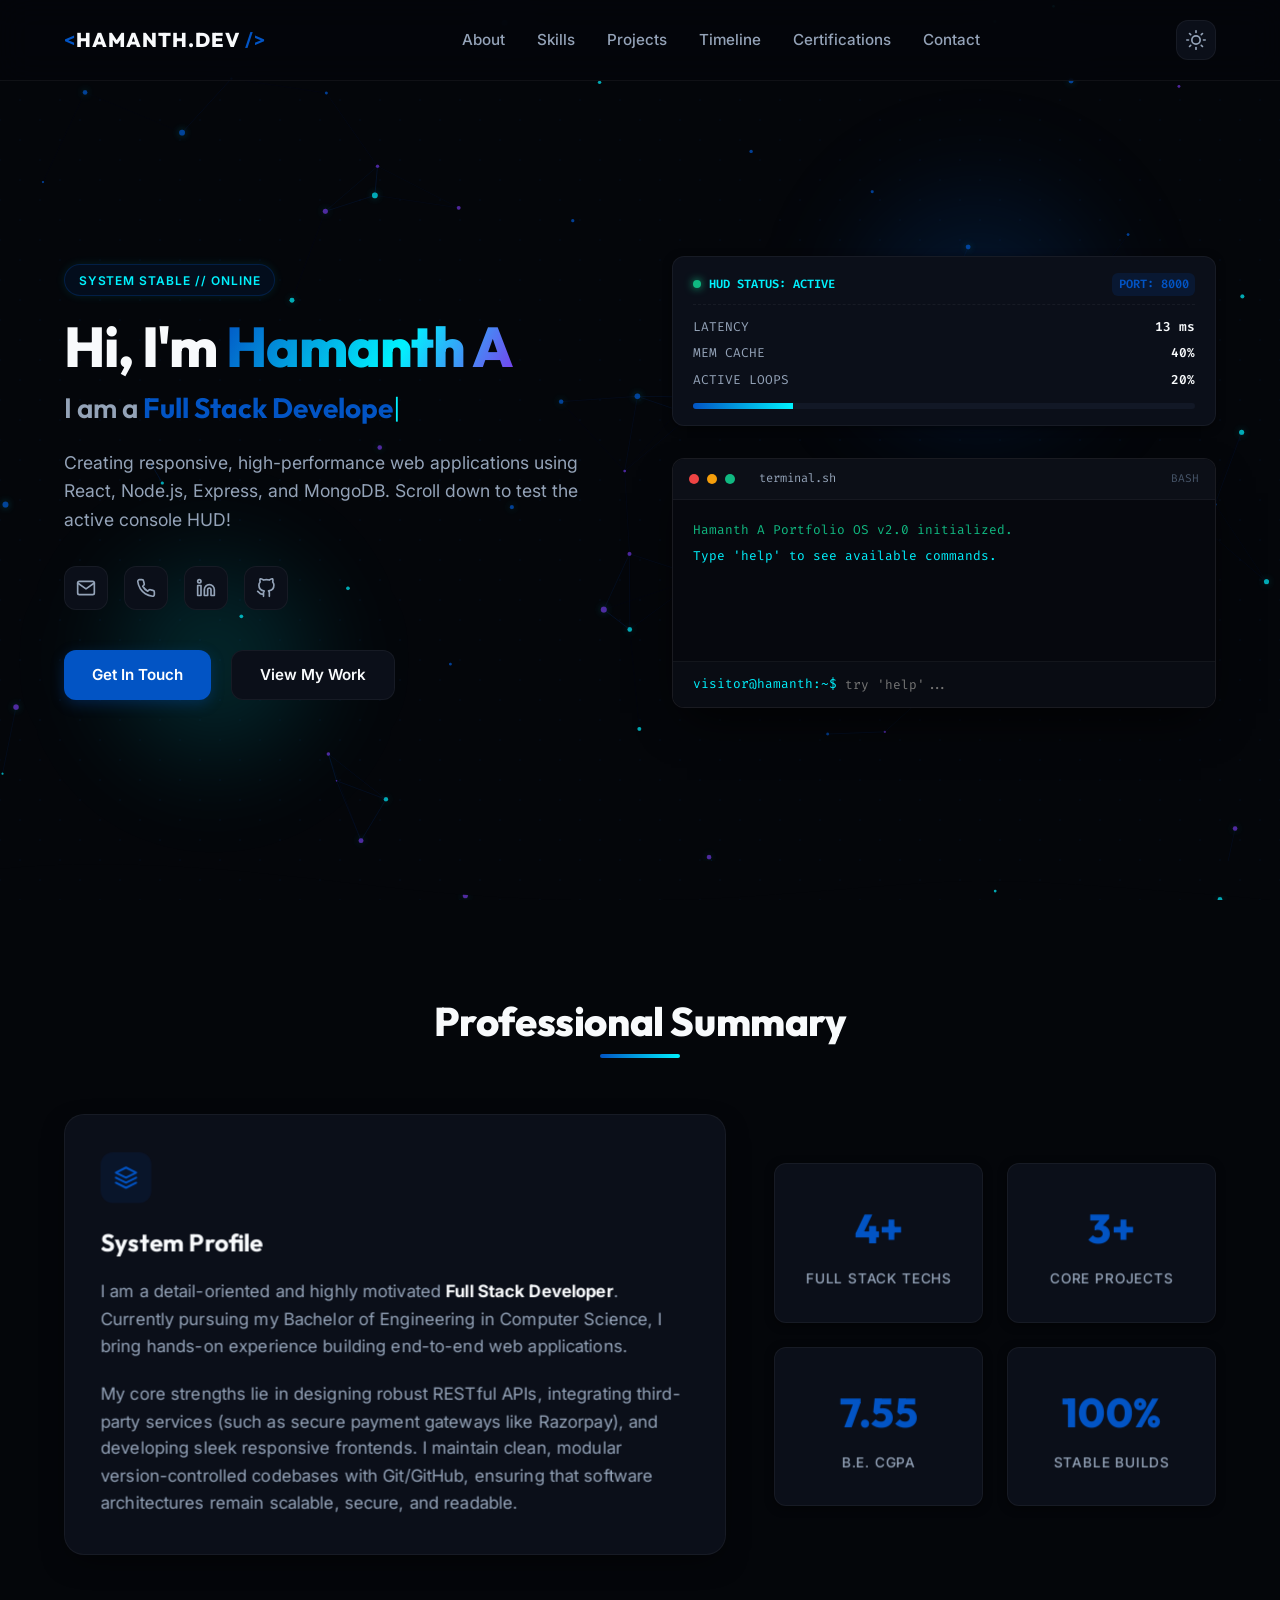
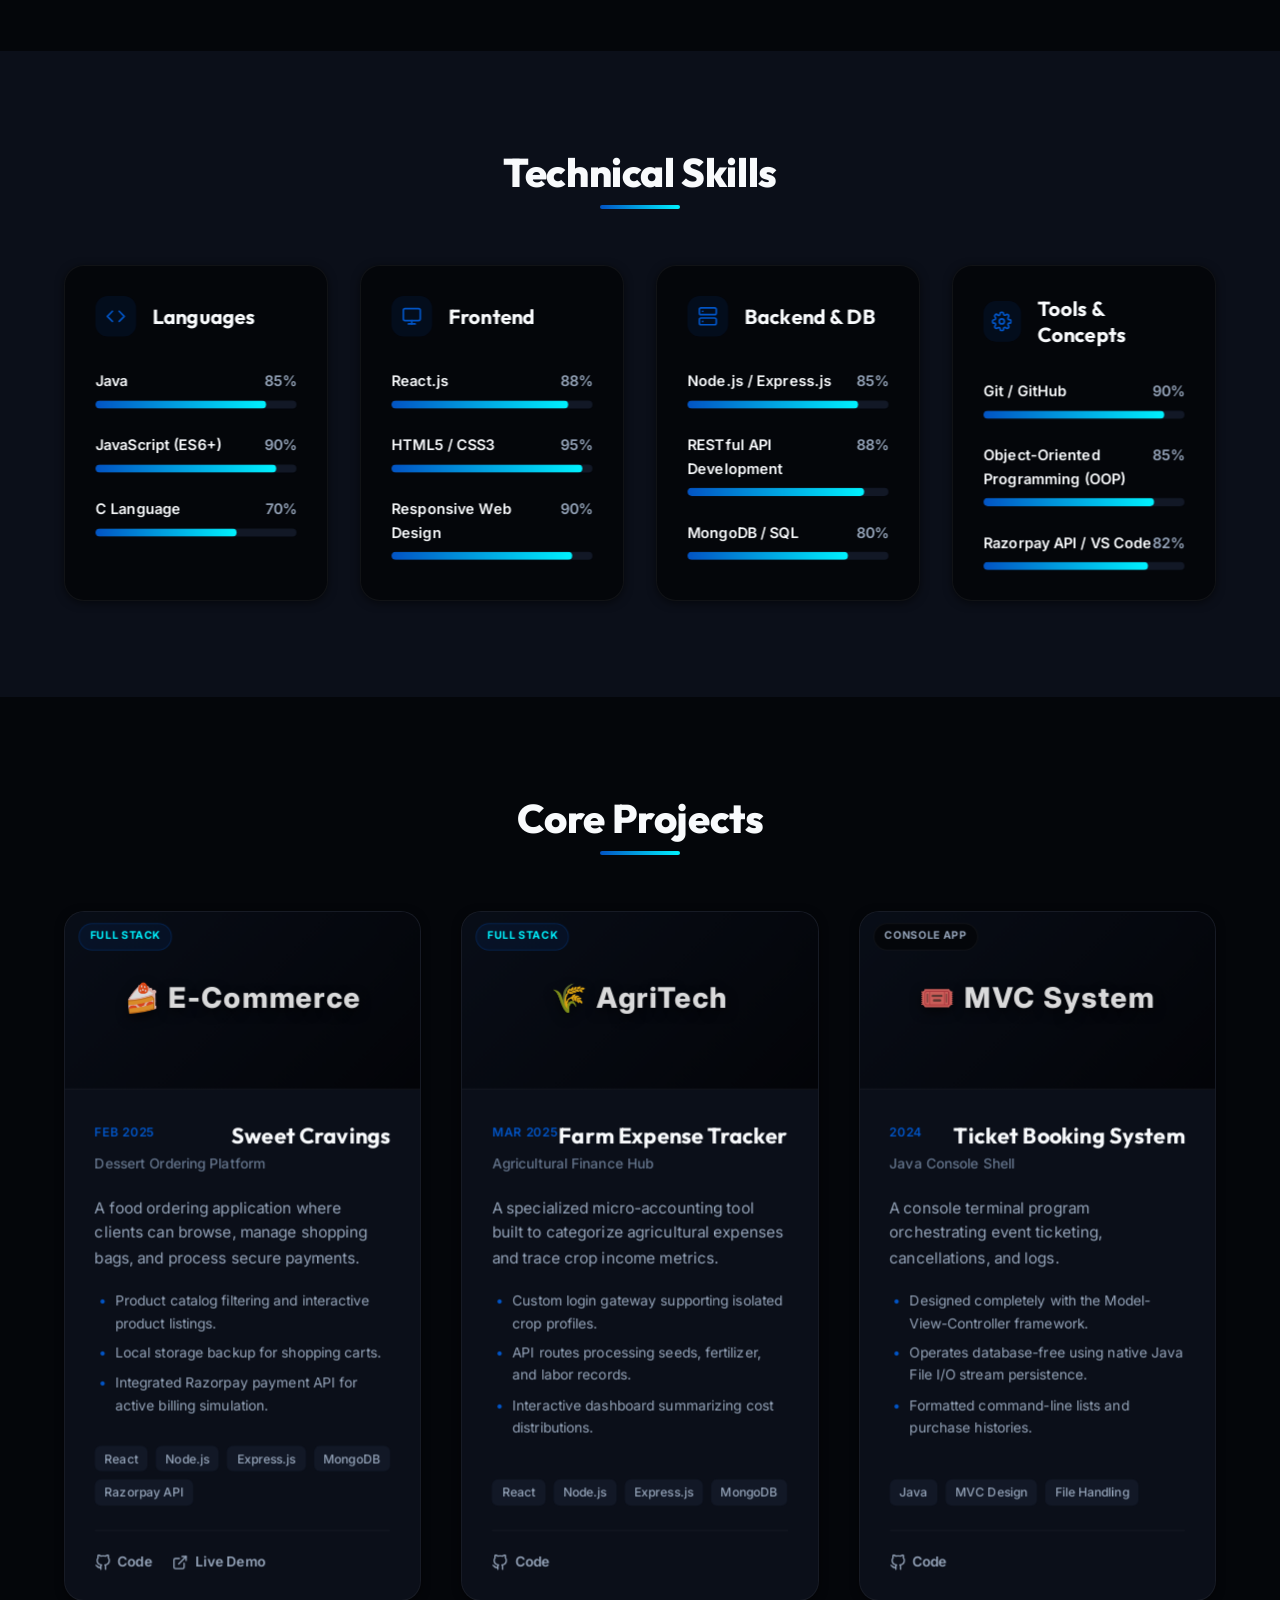
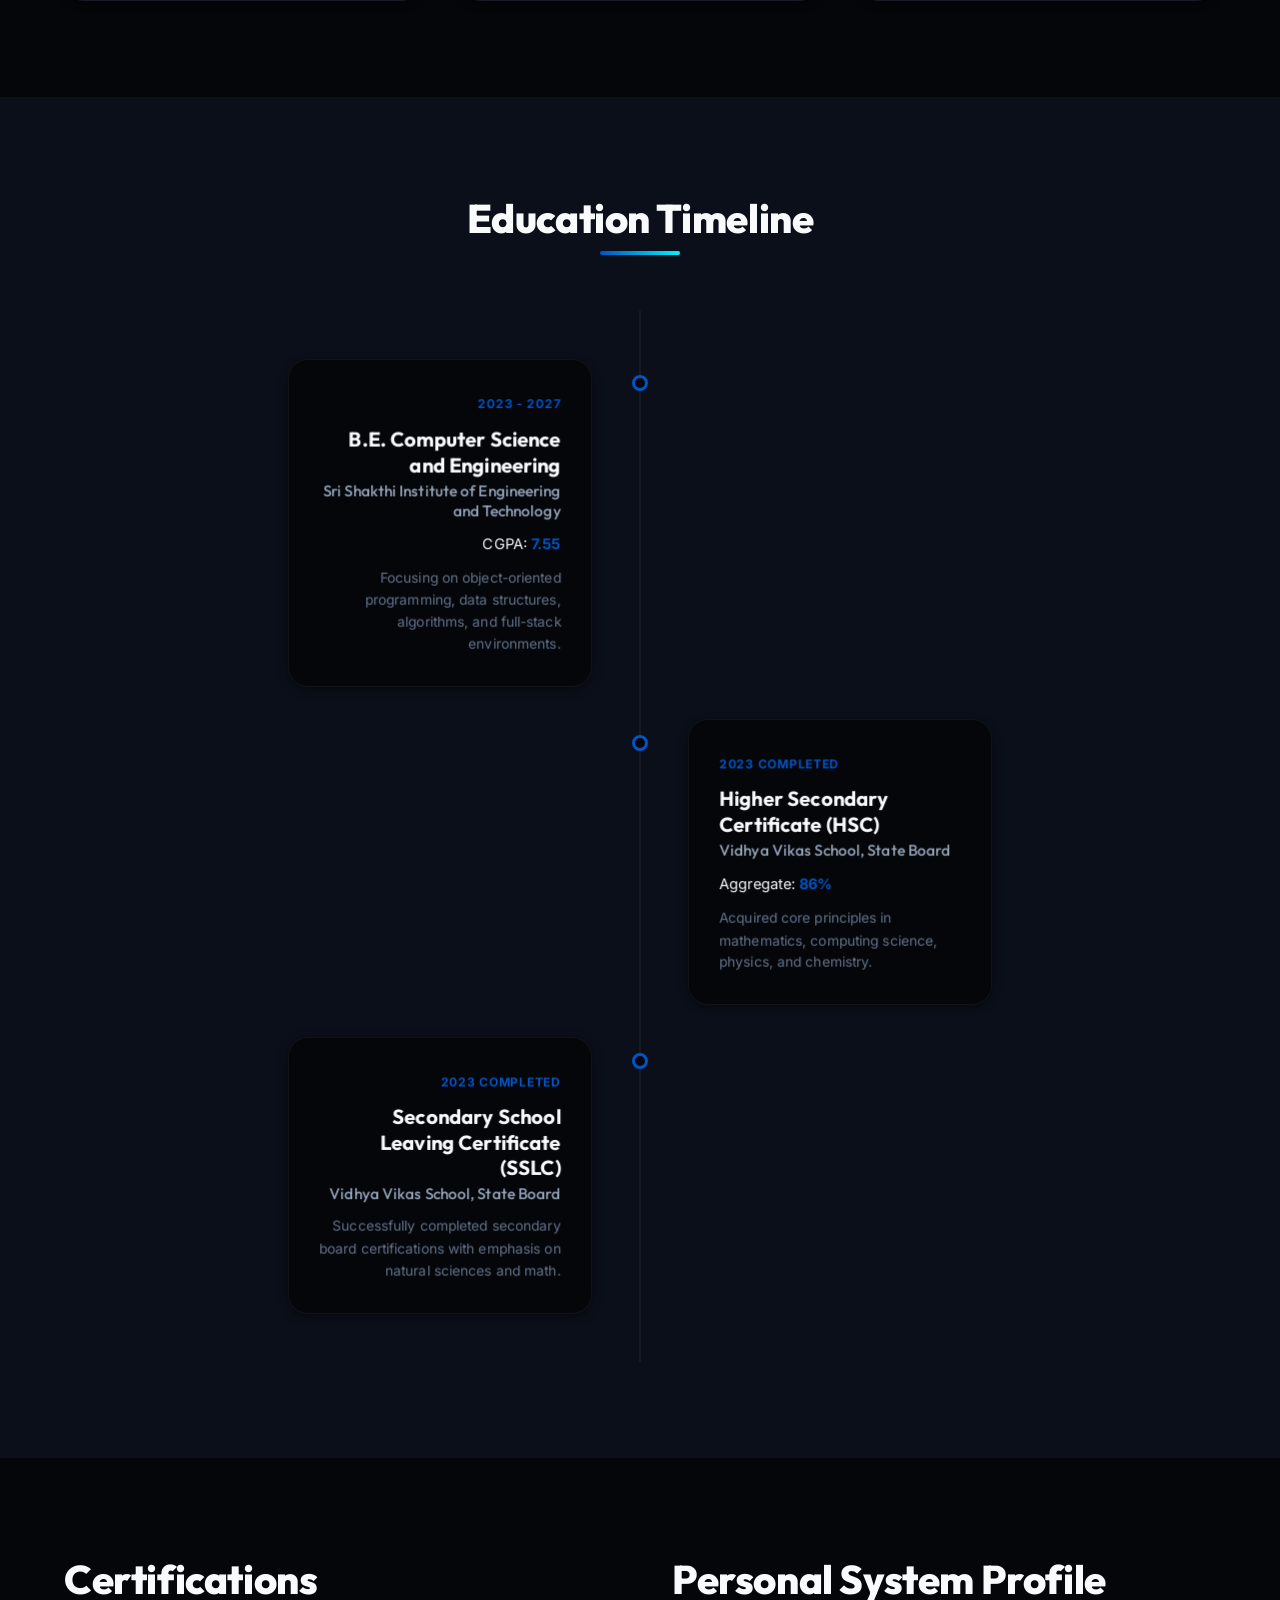
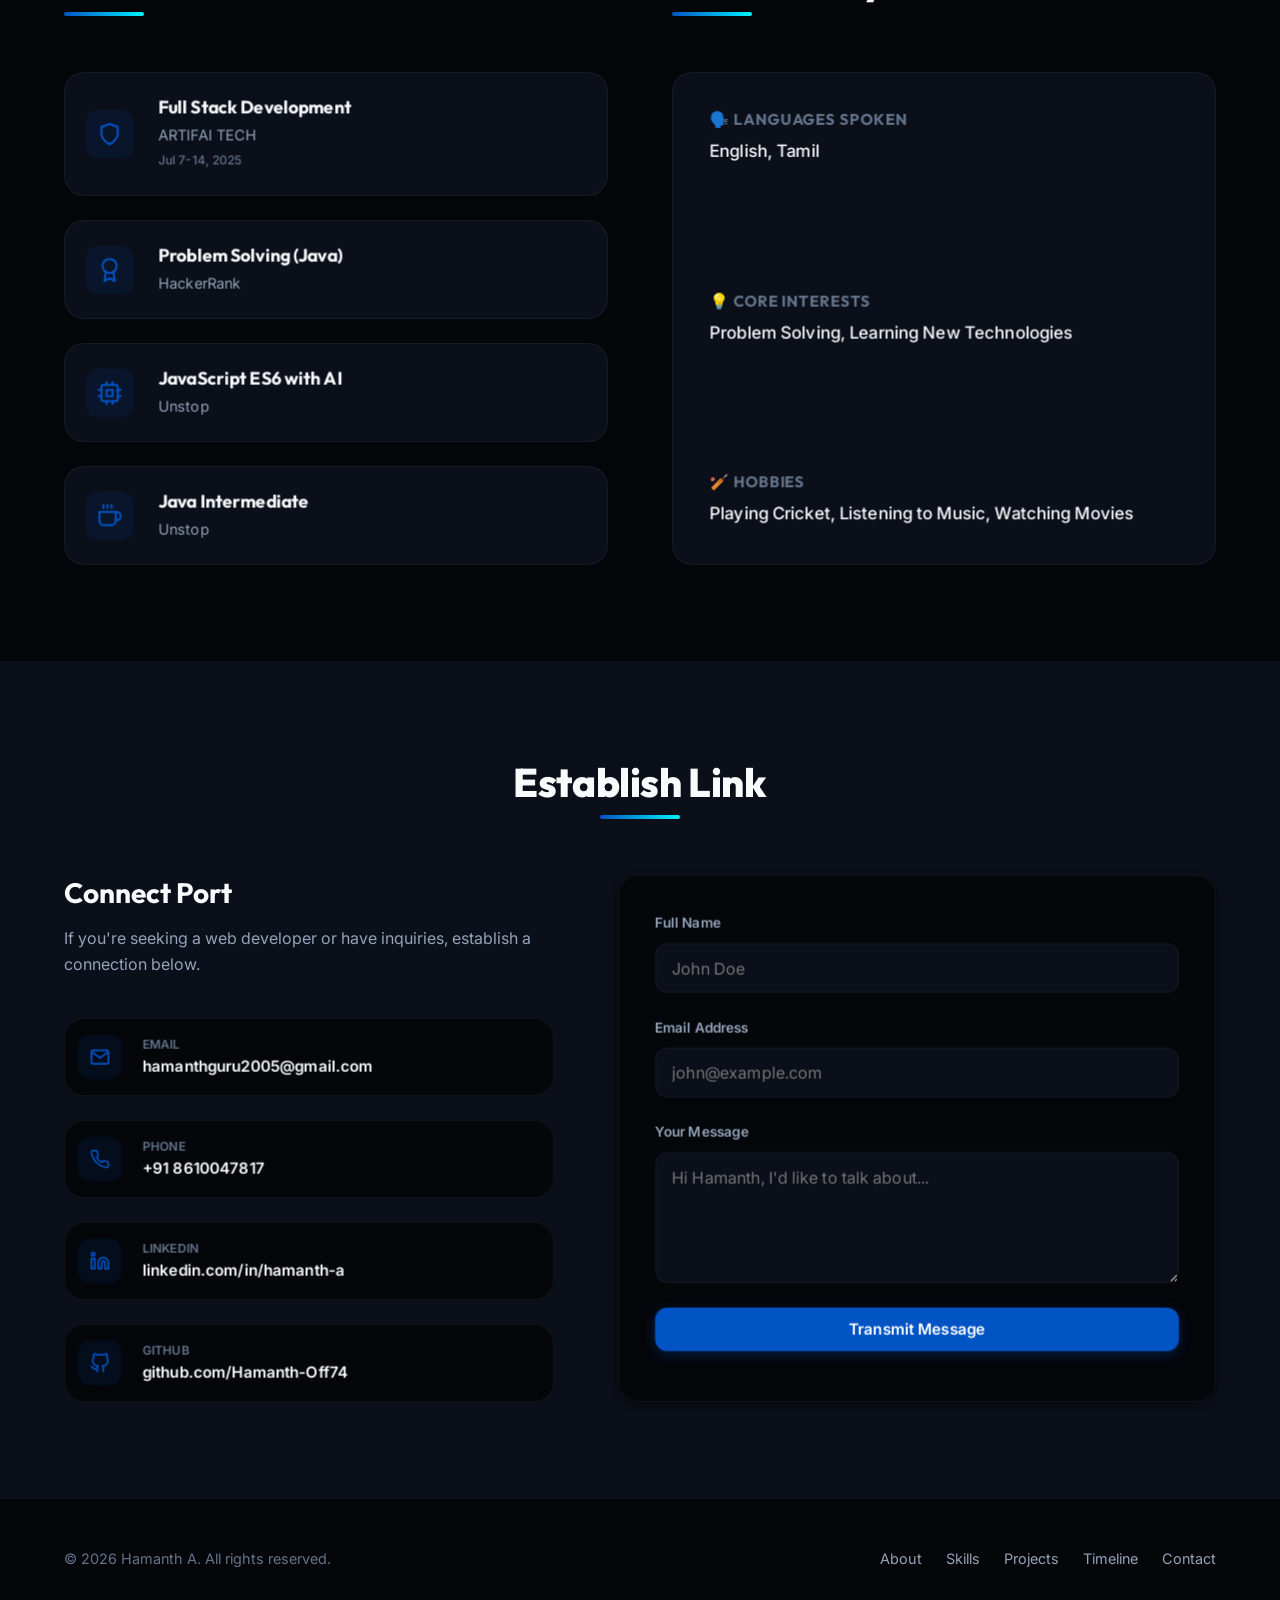
==== commit da95680b: "feat: add sweet cravings vercel link and optimize mobile layout responsiveness" ====
--- a/index.html
+++ b/index.html
@@ -419,6 +419,10 @@
                                     <svg xmlns="http://www.w3.org/2000/svg" width="16" height="16" viewBox="0 0 24 24" fill="none" stroke="currentColor" stroke-width="2" stroke-linecap="round" stroke-linejoin="round"><path d="M9 19c-5 1.5-5-2.5-7-3m14 6v-3.87a3.37 3.37 0 0 0-.94-2.61c3.14-.35 6.44-1.54 6.44-7A5.44 5.44 0 0 0 20 4.77 5.07 5.07 0 0 0 19.91 1S18.73.65 16 2.48a13.38 13.38 0 0 0-7 0C6.27.65 5.09 1 5.09 1A5.07 5.07 0 0 0 5 4.77a5.44 5.44 0 0 0-1.5 3.78c0 5.42 3.3 6.61 6.44 7A3.37 3.37 0 0 0 9 18.13V22"></path></svg>
                                     Code
                                 </a>
+                                <a href="https://sweet-cravings-sigma.vercel.app" target="_blank" rel="noopener noreferrer" class="project-link" aria-label="Sweet Cravings Live Demo Link">
+                                    <svg xmlns="http://www.w3.org/2000/svg" width="16" height="16" viewBox="0 0 24 24" fill="none" stroke="currentColor" stroke-width="2" stroke-linecap="round" stroke-linejoin="round"><path d="M18 13v6a2 2 0 0 1-2 2H5a2 2 0 0 1-2-2V8a2 2 0 0 1 2-2h6"></path><polyline points="15 3 21 3 21 9"></polyline><line x1="10" y1="14" x2="21" y2="3"></line></svg>
+                                    Live Demo
+                                </a>
                             </div>
                         </div>
                     </article>
--- a/styles.css
+++ b/styles.css
@@ -1001,7 +1001,7 @@
 
 .projects-grid {
     display: grid;
-    grid-template-columns: repeat(auto-fit, minmax(320px, 1fr));
+    grid-template-columns: repeat(auto-fit, minmax(280px, 1fr));
     gap: 2.5rem;
 }
 
@@ -1796,3 +1796,97 @@
         text-align: center;
     }
 }
+
+/* ==========================================================================
+   EXTRA RESPONSIVE OPTIMIZATIONS FOR MOBILE (WIDTH <= 480PX)
+   ========================================================================== */
+@media (max-width: 480px) {
+    html {
+        font-size: 14px;
+    }
+
+    .container {
+        padding: 0 1rem;
+    }
+
+    .hero-title {
+        font-size: 2.15rem;
+        line-height: 1.2;
+    }
+
+    .hero-subtitle {
+        font-size: 1.3rem;
+    }
+
+    .hero-ctas {
+        flex-direction: column;
+        width: 100%;
+        gap: 0.75rem;
+    }
+
+    .hero-ctas .btn {
+        width: 100%;
+    }
+
+    .projects-grid {
+        grid-template-columns: 1fr;
+        gap: 1.5rem;
+    }
+
+    .project-card {
+        border-radius: var(--radius-md);
+    }
+
+    .project-info {
+        padding: 1.25rem;
+    }
+
+    .about-card-large {
+        padding: 1.25rem;
+    }
+
+    .about-stats {
+        gap: 1rem;
+    }
+
+    .cert-card {
+        padding: 1rem;
+        gap: 1rem;
+    }
+
+    .profile-details-card {
+        padding: 1.5rem;
+    }
+
+    .contact-form-wrapper {
+        padding: 1.25rem;
+    }
+
+    .contact-detail-item {
+        padding: 0.85rem;
+        gap: 0.85rem;
+        width: 100%;
+    }
+    
+    .detail-val {
+        word-break: break-all;
+        font-size: 0.85rem;
+    }
+
+    .timeline-line {
+        left: 1rem;
+    }
+
+    .timeline-item {
+        padding-left: 2.25rem;
+    }
+
+    .timeline-item.left .timeline-dot,
+    .timeline-item.right .timeline-dot {
+        left: 0.7rem;
+    }
+    
+    .timeline-content {
+        padding: 1.25rem;
+    }
+}
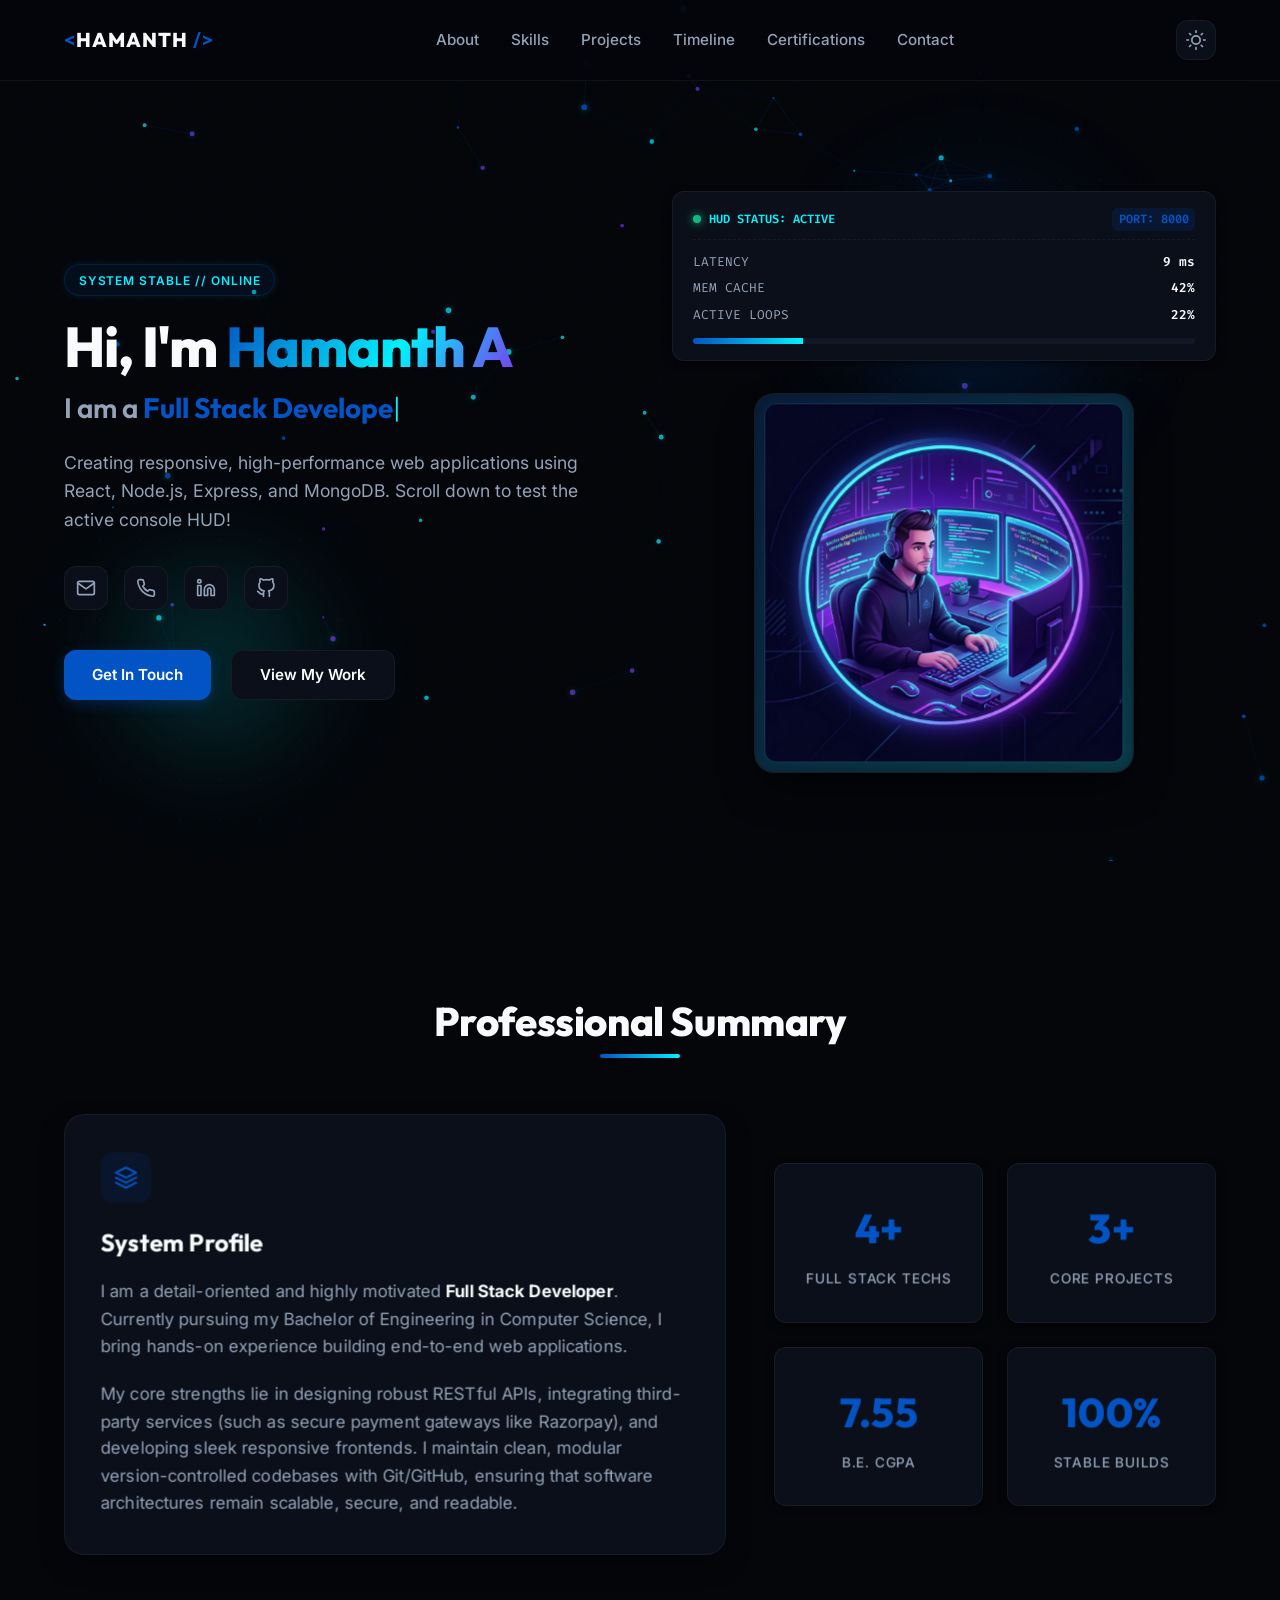
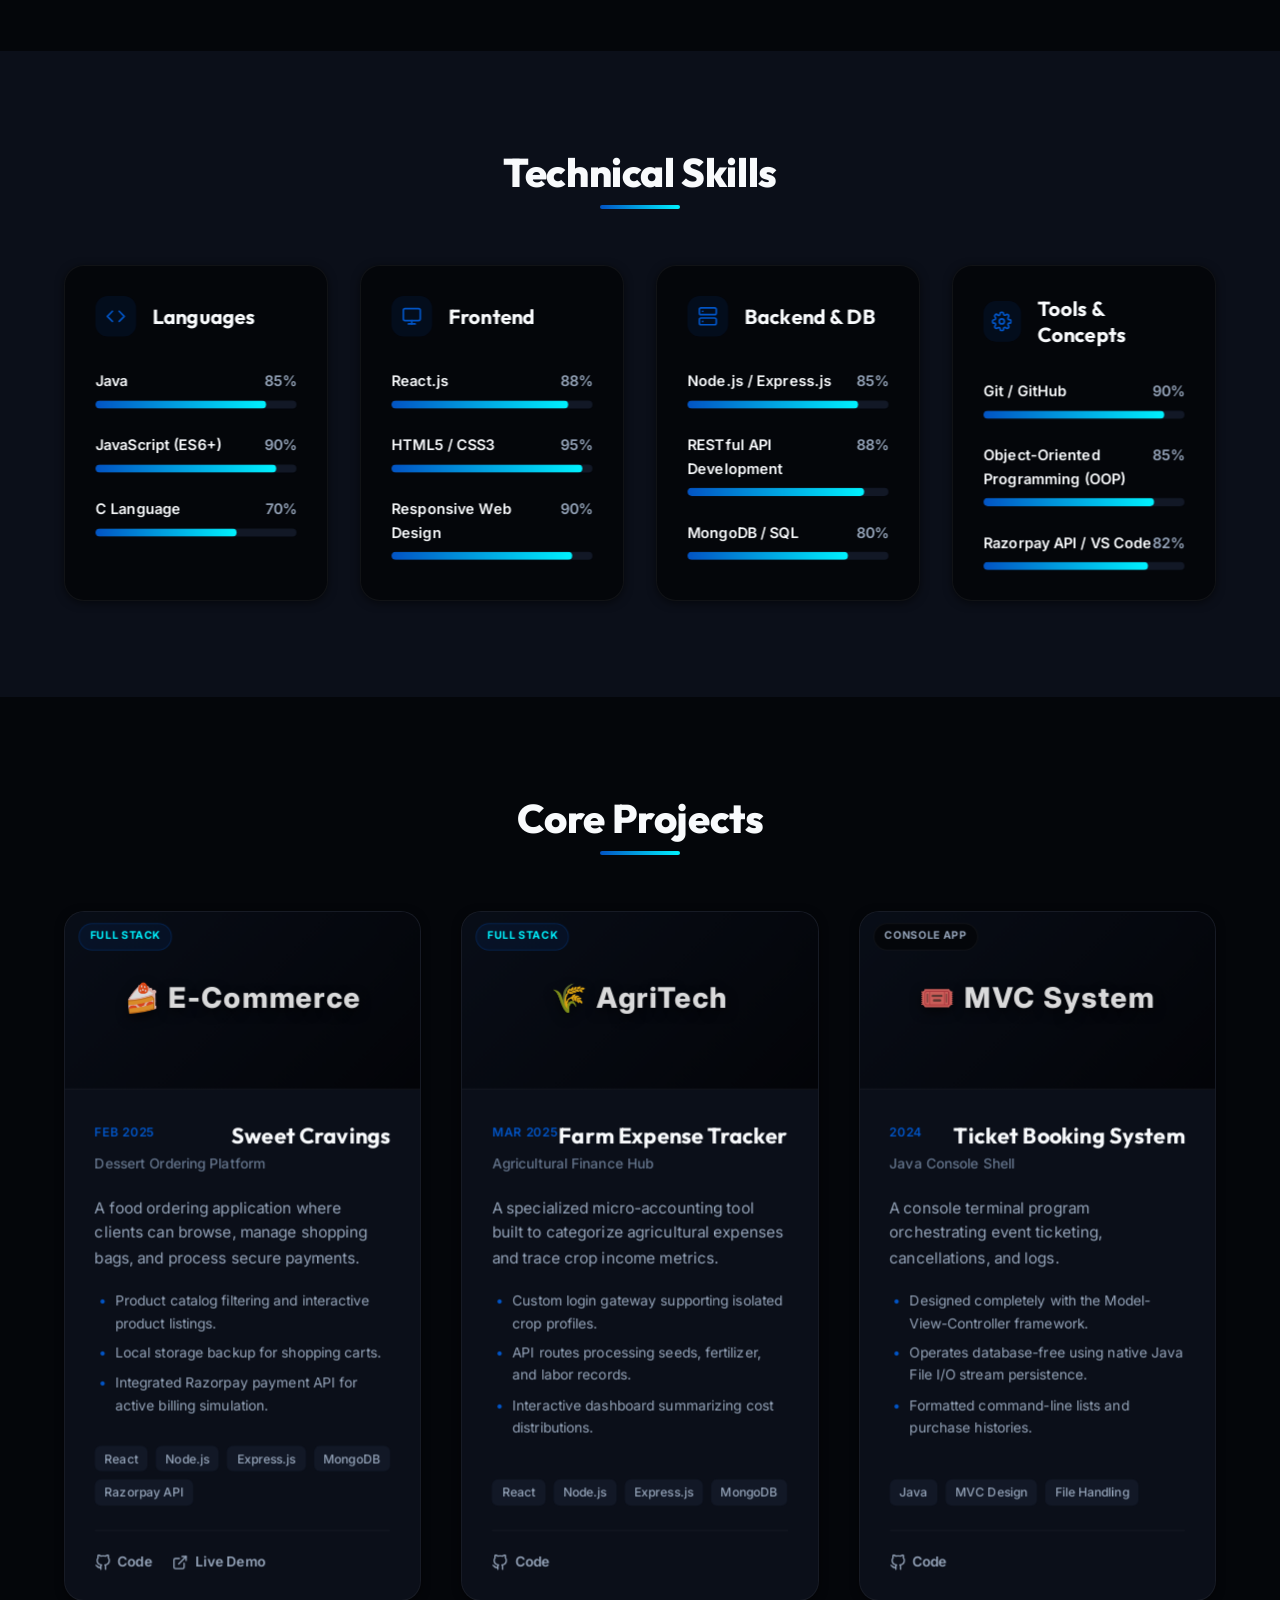
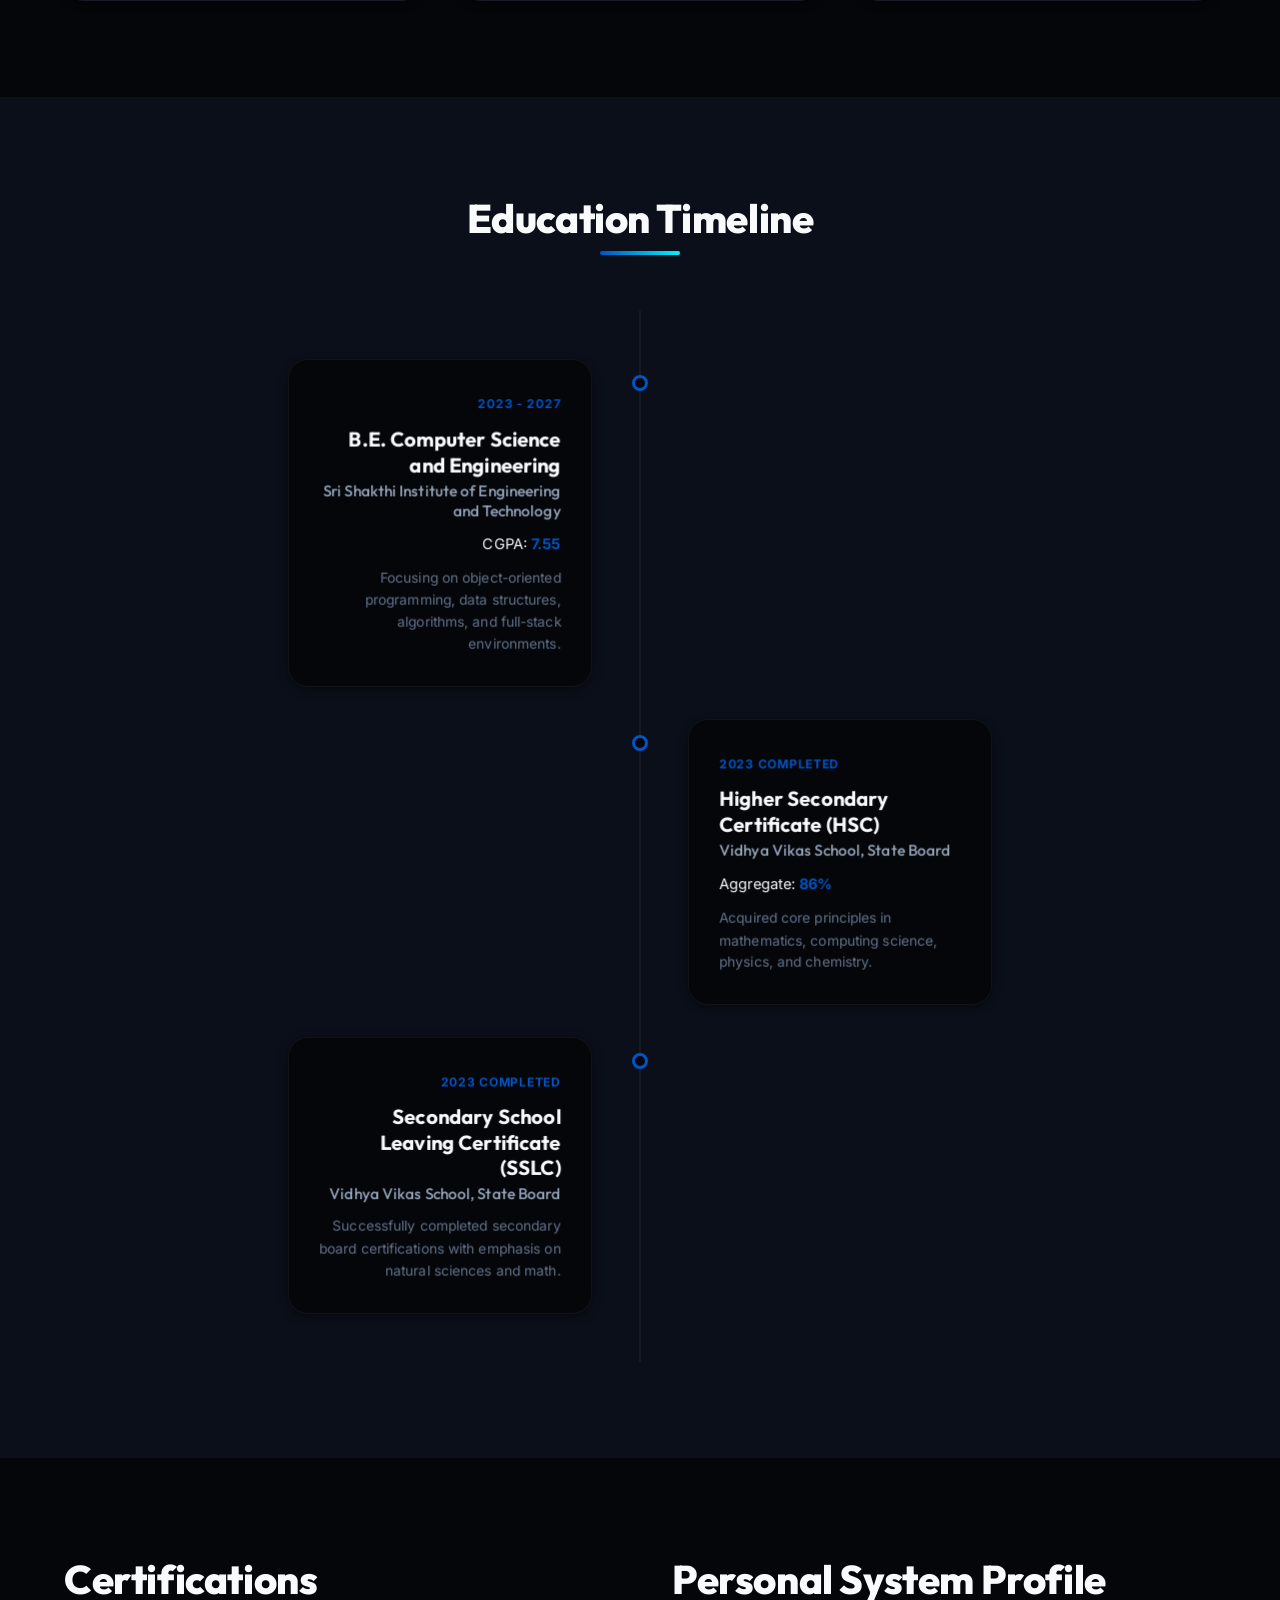
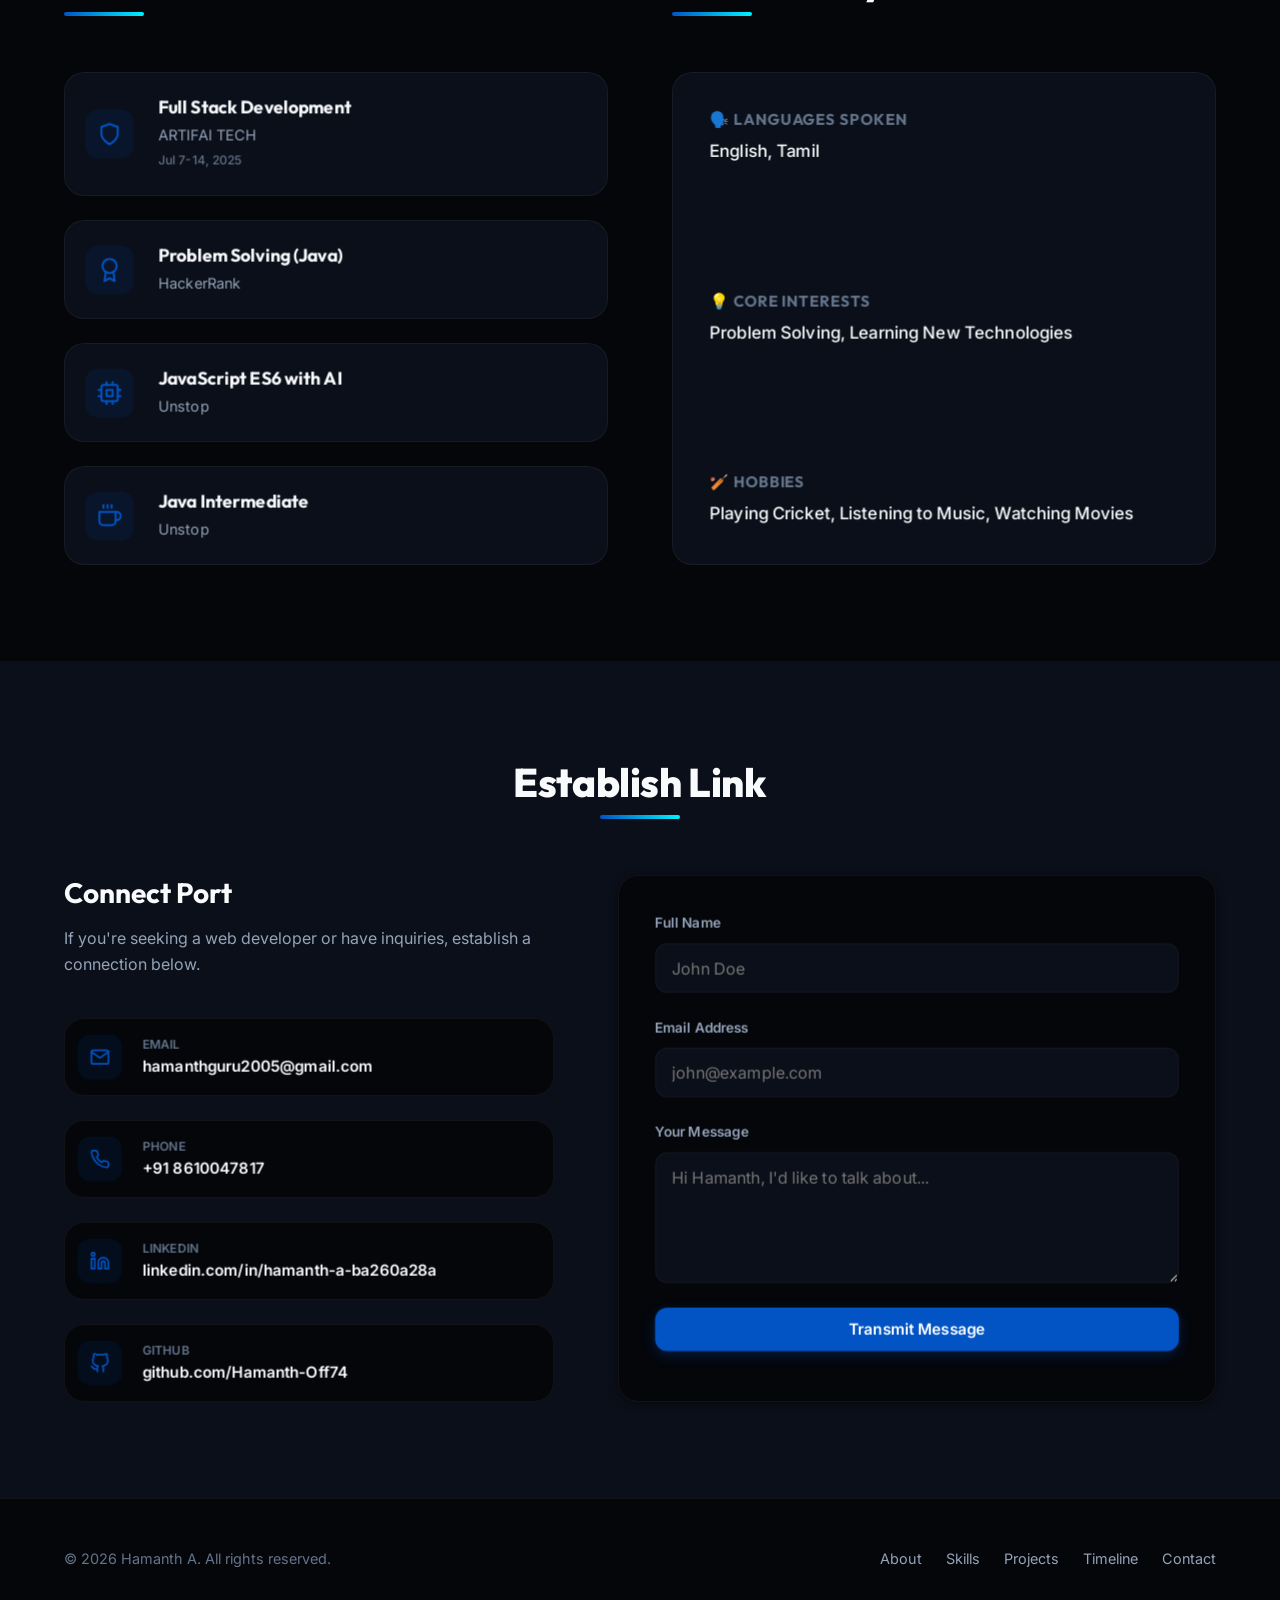
==== commit 97f3a557: "feat: change logo to HAMANTH, update LinkedIn URL, and replace terminal with avatar.png" ====
--- a/index.html
+++ b/index.html
@@ -30,7 +30,7 @@
     <header class="main-header" id="main-header">
         <div class="container header-container">
             <a href="#hero" class="logo" id="logo-link">
-                <span class="logo-accent">&lt;</span>HAMANTH.DEV<span class="logo-accent"> /&gt;</span>
+                <span class="logo-accent">&lt;</span>HAMANTH<span class="logo-accent"> /&gt;</span>
             </a>
             
             <!-- Desktop Nav Menu -->
@@ -120,7 +120,7 @@
                                 <path d="M22 16.92v3a2 2 0 0 1-2.18 2 19.79 19.79 0 0 1-8.63-3.07 19.5 19.5 0 0 1-6-6 19.79 19.79 0 0 1-3.07-8.67A2 2 0 0 1 4.11 2h3a2 2 0 0 1 2 1.72 12.84 12.84 0 0 0 .7 2.81 2 2 0 0 1-.45 2.11L8.09 9.91a16 16 0 0 0 6 6l1.27-1.27a2 2 0 0 1 2.11-.45 12.84 12.84 0 0 0 2.81.7A2 2 0 0 1 22 16.92z"></path>
                             </svg>
                         </a>
-                        <a href="https://linkedin.com/in/hamanth-a" target="_blank" rel="noopener noreferrer" class="hero-icon-link" aria-label="LinkedIn Profile">
+                        <a href="https://www.linkedin.com/in/hamanth-a-ba260a28a" target="_blank" rel="noopener noreferrer" class="hero-icon-link" aria-label="LinkedIn Profile">
                             <svg xmlns="http://www.w3.org/2000/svg" width="20" height="20" viewBox="0 0 24 24" fill="none" stroke="currentColor" stroke-width="2" stroke-linecap="round" stroke-linejoin="round">
                                 <path d="M16 8a6 6 0 0 1 6 6v7h-4v-7a2 2 0 0 0-2-2 2 2 0 0 0-2 2v7h-4v-7a6 6 0 0 1 6-6z"></path>
                                 <rect x="2" y="9" width="4" height="12"></rect>
@@ -169,26 +169,11 @@
                         </div>
                     </div>
                     
-                    <!-- Interactive Terminal Mock -->
-                    <div class="mock-terminal">
-                        <div class="terminal-header">
-                            <div class="dots">
-                                <span class="dot close"></span>
-                                <span class="dot minimize"></span>
-                                <span class="dot expand"></span>
-                            </div>
-                            <span class="terminal-title">terminal.sh</span>
-                            <span class="terminal-lang">bash</span>
-                        </div>
-                        <div class="terminal-body" id="terminal-body">
-                            <div class="terminal-line log-success">Hamanth A Portfolio OS v2.0 initialized.</div>
-                            <div class="terminal-line log-info">Type <span class="tok-keyword">'help'</span> to see available commands.</div>
-                            <br>
-                        </div>
-                        <div class="terminal-input-container">
-                            <span class="prompt-prefix">visitor@hamanth:~$</span>
-                            <input type="text" id="terminal-input" placeholder="try 'help'..." autocomplete="off" spellcheck="false" aria-label="Terminal prompt input">
-                        </div>
+                    <!-- Profile Avatar Container -->
+                    <div class="profile-avatar-container tilt-card">
+                        <div class="card-glow-element"></div>
+                        <img src="avatar.png" alt="Hamanth A Profile Avatar" class="profile-avatar-img">
+                        <div class="avatar-glow-ring"></div>
                     </div>
                 </div>
             </div>
@@ -700,7 +685,7 @@
                                 </div>
                             </a>
 
-                            <a href="https://linkedin.com/in/hamanth-a" target="_blank" rel="noopener noreferrer" class="contact-detail-item tilt-card">
+                            <a href="https://www.linkedin.com/in/hamanth-a-ba260a28a" target="_blank" rel="noopener noreferrer" class="contact-detail-item tilt-card">
                                 <div class="card-glow-element"></div>
                                 <div class="detail-icon">
                                     <svg xmlns="http://www.w3.org/2000/svg" width="20" height="20" viewBox="0 0 24 24" fill="none" stroke="currentColor" stroke-width="2" stroke-linecap="round" stroke-linejoin="round">
@@ -711,7 +696,7 @@
                                 </div>
                                 <div class="detail-text">
                                     <span class="detail-label">LinkedIn</span>
-                                    <span class="detail-val">linkedin.com/in/hamanth-a</span>
+                                    <span class="detail-val">linkedin.com/in/hamanth-a-ba260a28a</span>
                                 </div>
                             </a>
 
--- a/styles.css
+++ b/styles.css
@@ -783,6 +783,50 @@
     caret-color: var(--color-accent);
 }
 
+/* Profile Avatar visual in place of terminal */
+.profile-avatar-container {
+    position: relative;
+    width: 100%;
+    max-width: 380px;
+    margin: 0 auto;
+    border-radius: var(--radius-lg);
+    border: 1px solid var(--border-color);
+    background-color: var(--bg-secondary);
+    padding: 0.75rem;
+    box-shadow: var(--shadow-lg);
+    display: flex;
+    justify-content: center;
+    align-items: center;
+    transition: border-color var(--transition-normal);
+}
+
+.profile-avatar-container:hover {
+    border-color: var(--border-color-hover);
+}
+
+.profile-avatar-img {
+    width: 100%;
+    height: auto;
+    border-radius: var(--radius-md);
+    object-fit: cover;
+    z-index: 2;
+    border: 1px solid rgba(255, 255, 255, 0.08);
+}
+
+.avatar-glow-ring {
+    position: absolute;
+    top: -4px;
+    left: -4px;
+    right: -4px;
+    bottom: -4px;
+    border-radius: calc(var(--radius-lg) + 4px);
+    background: linear-gradient(135deg, var(--color-primary), var(--color-accent));
+    z-index: 1;
+    opacity: 0.2;
+    filter: blur(8px);
+    pointer-events: none;
+}
+
 /* Wave separator */
 .wave-separator {
     position: absolute;
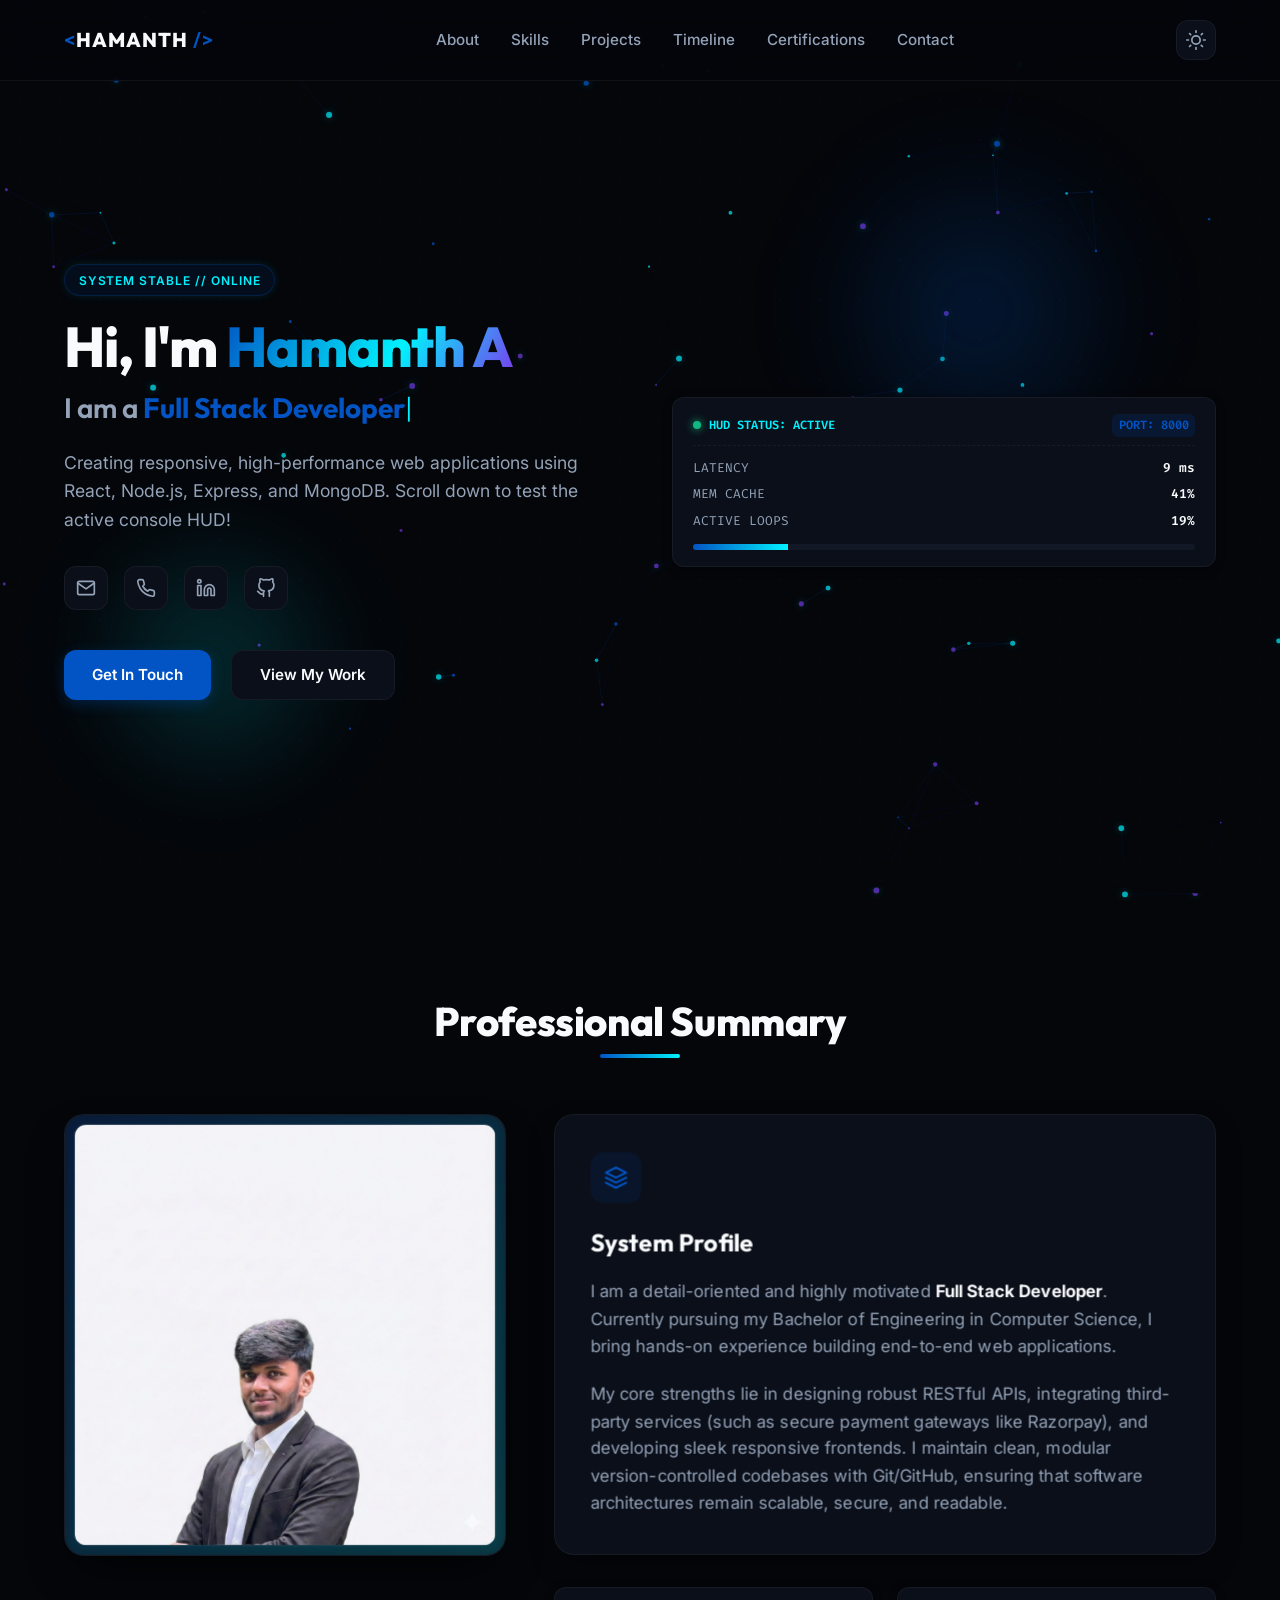
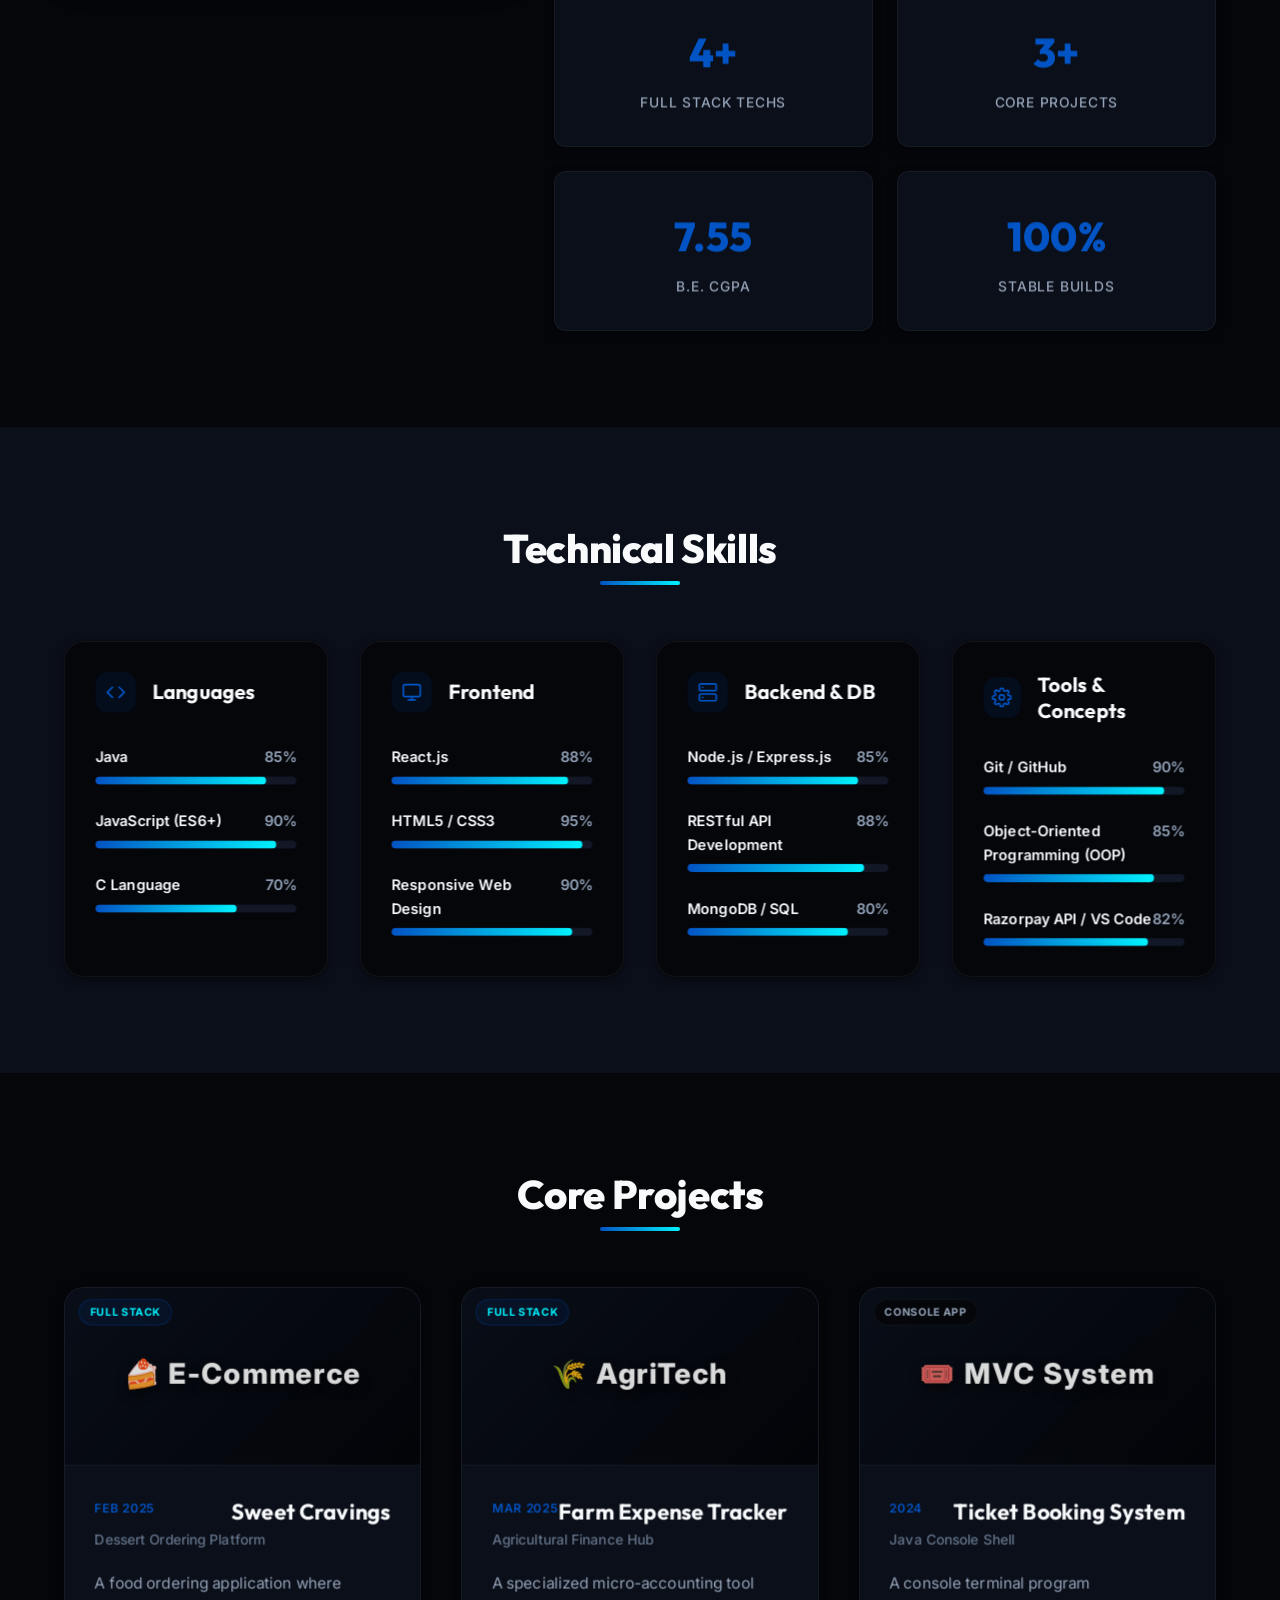
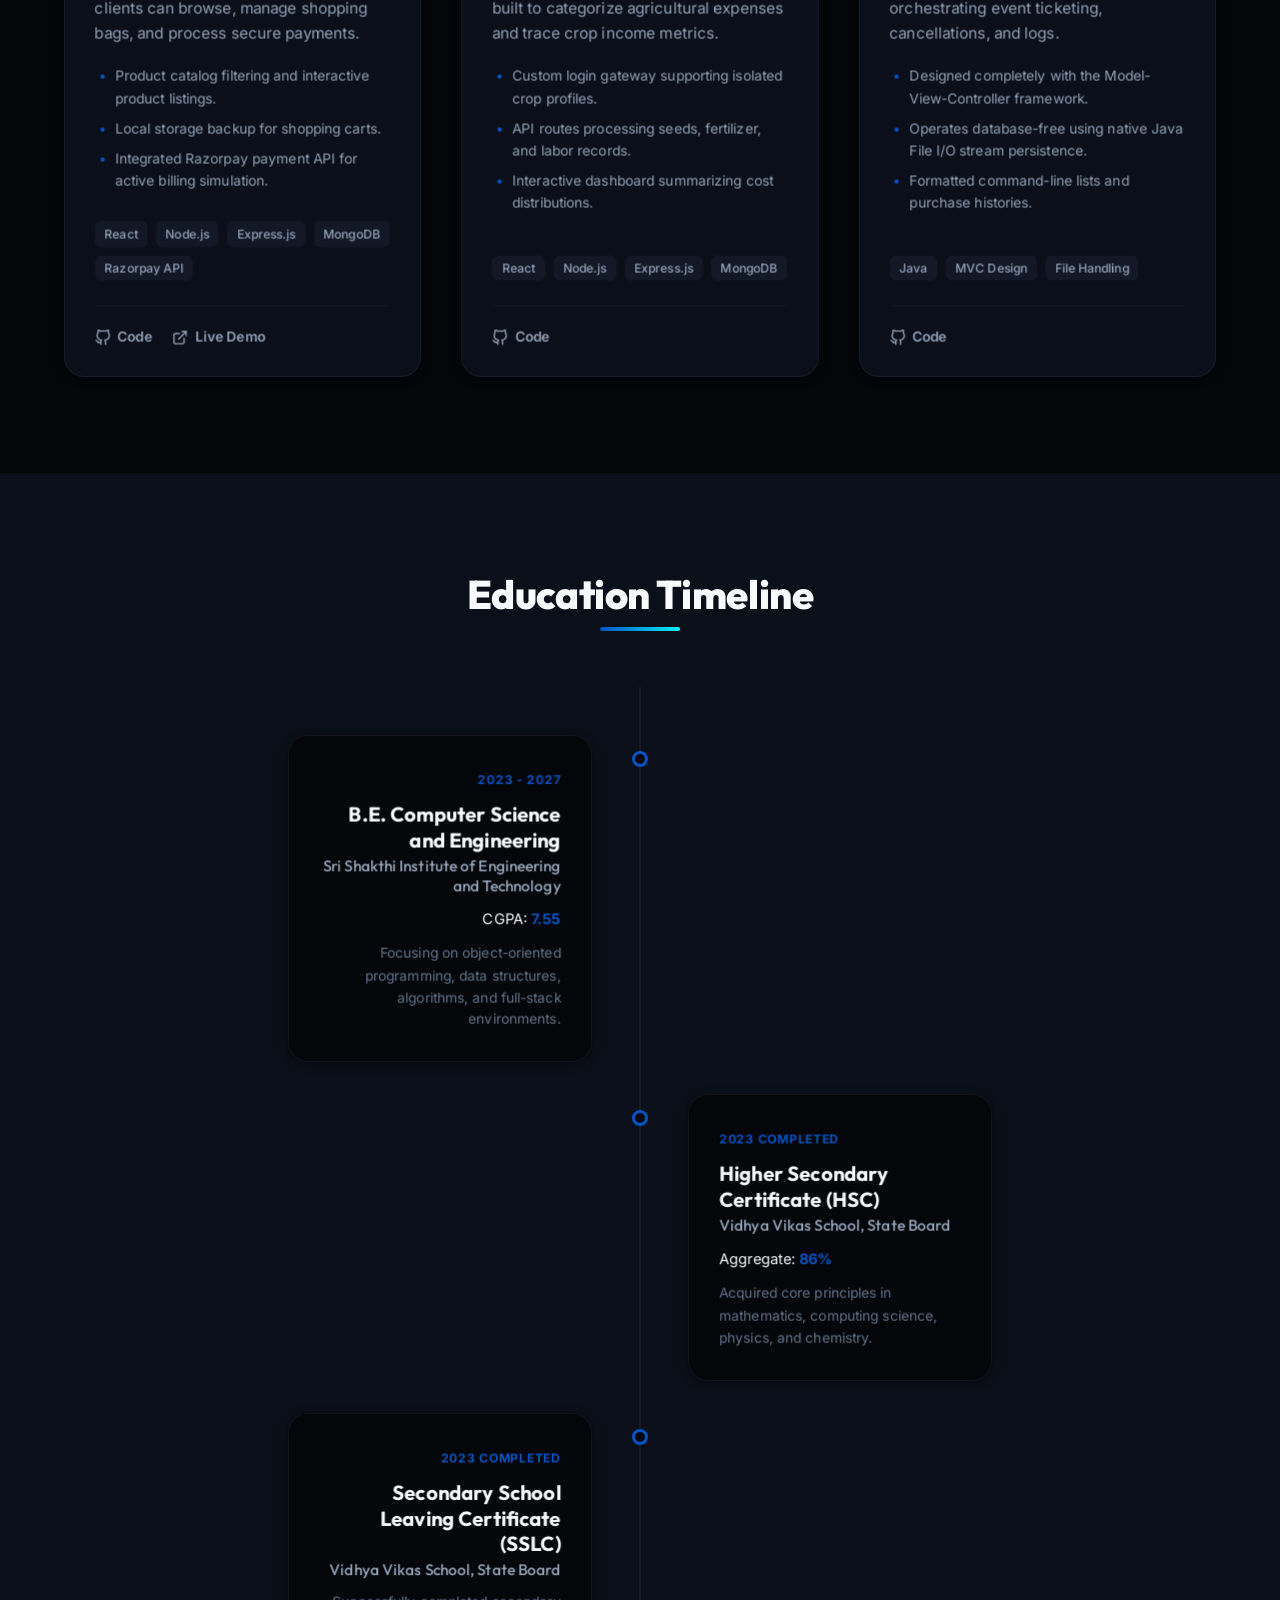
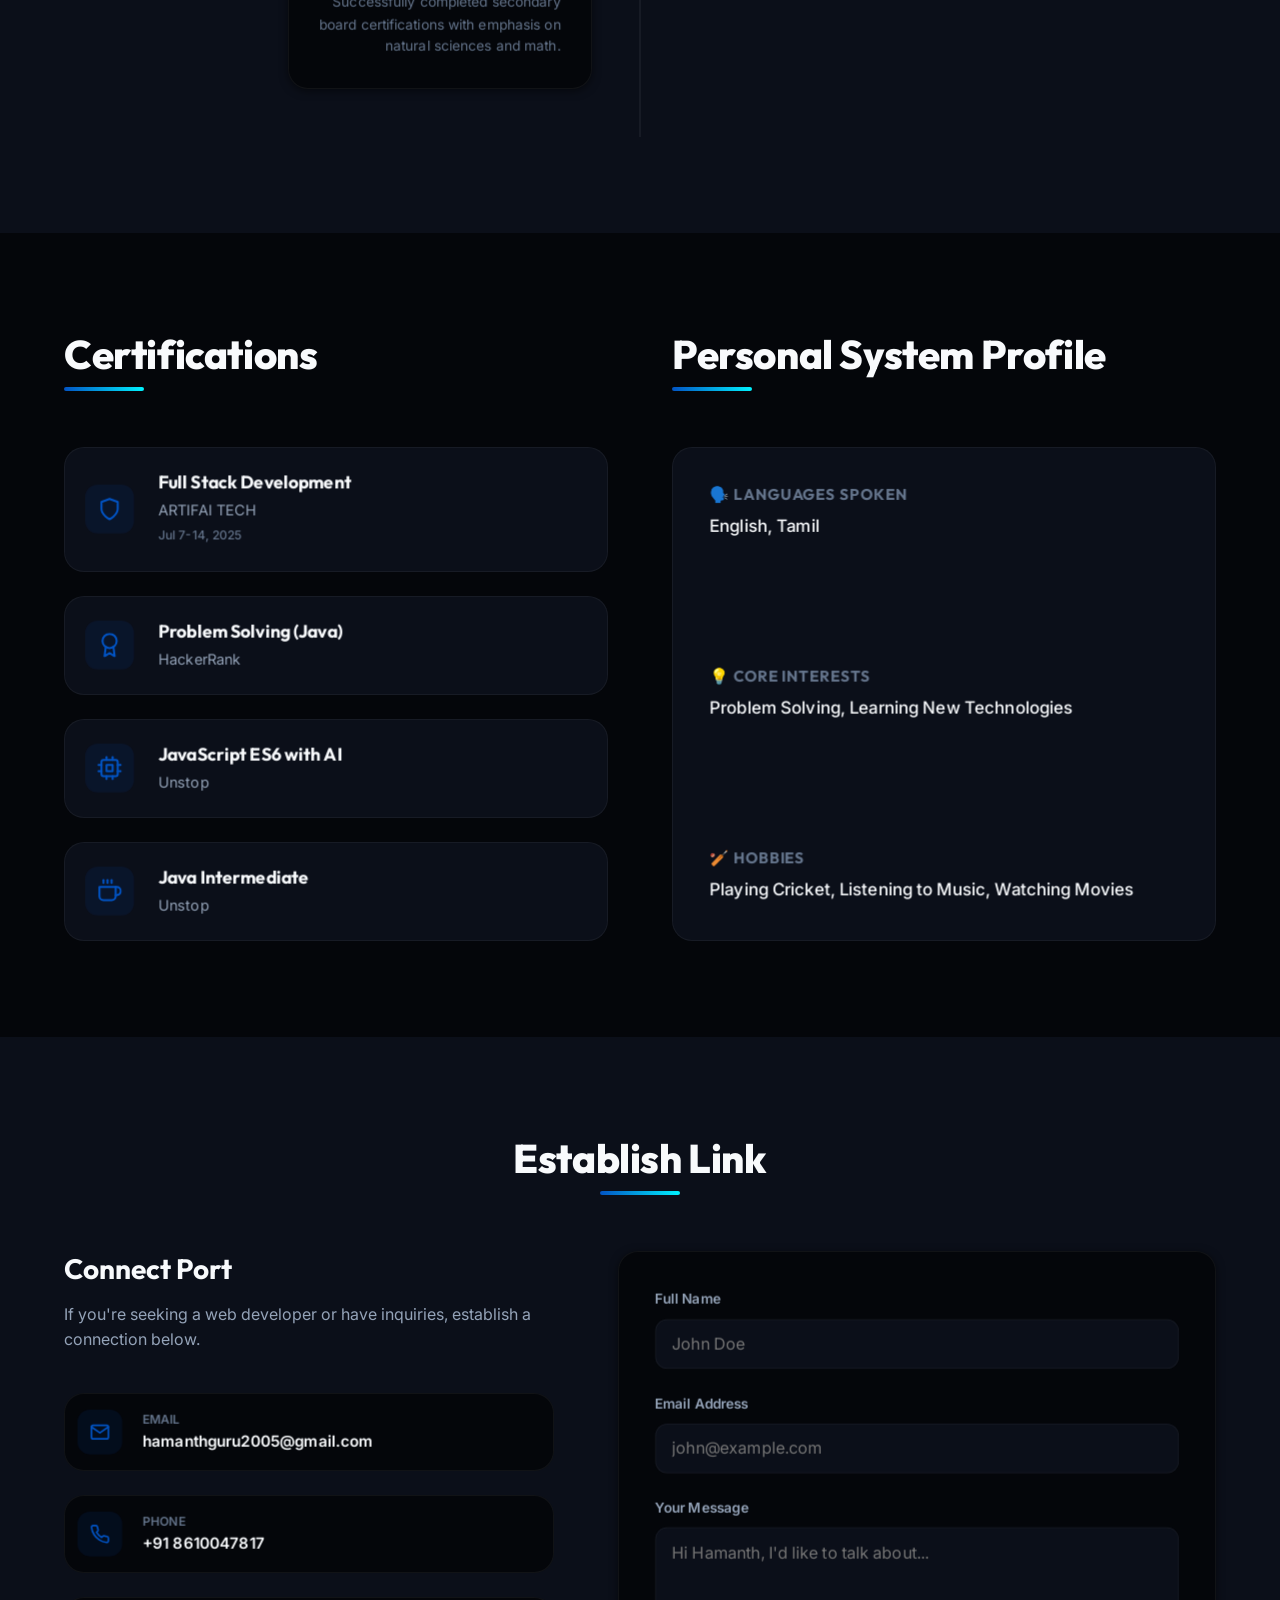
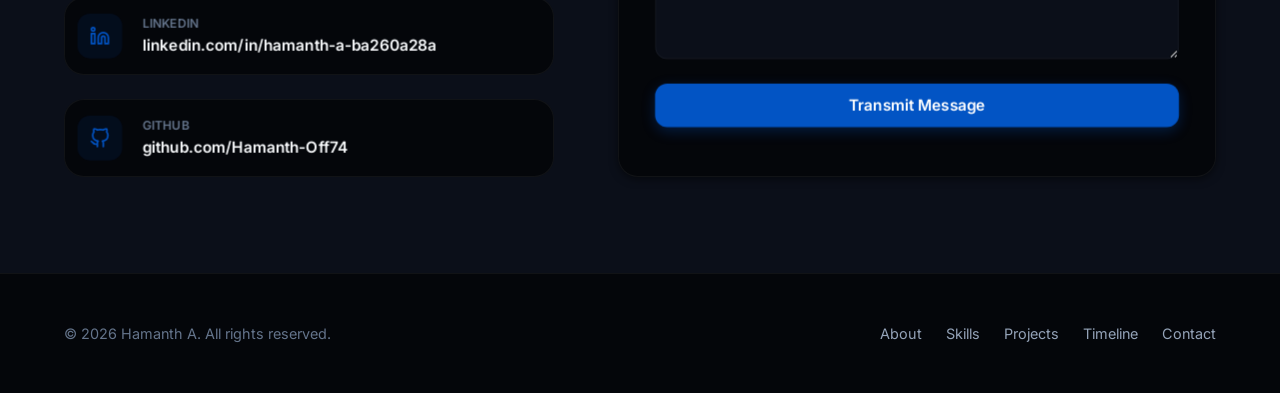
==== commit e9e556fe: "feat: move profile avatar from hero section to About section" ====
--- a/index.html
+++ b/index.html
@@ -169,12 +169,6 @@
                         </div>
                     </div>
                     
-                    <!-- Profile Avatar Container -->
-                    <div class="profile-avatar-container tilt-card">
-                        <div class="card-glow-element"></div>
-                        <img src="avatar.png" alt="Hamanth A Profile Avatar" class="profile-avatar-img">
-                        <div class="avatar-glow-ring"></div>
-                    </div>
                 </div>
             </div>
             
@@ -192,46 +186,57 @@
                 <h2 class="section-title scroll-reveal">Professional Summary</h2>
                 <div class="about-grid scroll-reveal">
                     
-                    <div class="about-card-large tilt-card">
-                        <div class="card-glow-element"></div>
-                        <div class="card-icon-accent">
-                            <svg xmlns="http://www.w3.org/2000/svg" width="24" height="24" viewBox="0 0 24 24" fill="none" stroke="currentColor" stroke-width="2" stroke-linecap="round" stroke-linejoin="round">
-                                <polygon points="12 2 2 7 12 12 22 7 12 2"></polygon>
-                                <polyline points="2 17 12 22 22 17"></polyline>
-                                <polyline points="2 12 12 17 22 12"></polyline>
-                            </svg>
-                        </div>
-                        <h3>System Profile</h3>
-                        <p class="about-paragraph">
-                            I am a detail-oriented and highly motivated <strong>Full Stack Developer</strong>. Currently pursuing my Bachelor of Engineering in Computer Science, I bring hands-on experience building end-to-end web applications.
-                        </p>
-                        <p class="about-paragraph">
-                            My core strengths lie in designing robust RESTful APIs, integrating third-party services (such as secure payment gateways like Razorpay), and developing sleek responsive frontends. I maintain clean, modular version-controlled codebases with Git/GitHub, ensuring that software architectures remain scalable, secure, and readable.
-                        </p>
-                    </div>
-
-                    <div class="about-stats">
-                        <div class="stat-card tilt-card">
-                            <div class="card-glow-element"></div>
-                            <div class="stat-num">4+</div>
-                            <div class="stat-label">Full Stack Techs</div>
-                        </div>
-                        <div class="stat-card tilt-card">
-                            <div class="card-glow-element"></div>
-                            <div class="stat-num">3+</div>
-                            <div class="stat-label">Core Projects</div>
-                        </div>
-                        <div class="stat-card tilt-card">
-                            <div class="card-glow-element"></div>
-                            <div class="stat-num">7.55</div>
-                            <div class="stat-label">B.E. CGPA</div>
-                        </div>
-                        <div class="stat-card tilt-card">
-                            <div class="card-glow-element"></div>
-                            <div class="stat-num">100%</div>
-                            <div class="stat-label">Stable Builds</div>
-                        </div>
-                    </div>
+                    <!-- Left: Profile Image -->
+                    <div class="about-image-container tilt-card">
+                        <div class="card-glow-element"></div>
+                        <img src="avatar.png" alt="Hamanth A Profile Photo" class="about-avatar-img">
+                        <div class="about-glow-ring"></div>
+                    </div>
+
+                    <!-- Right: Content Group -->
+                    <div class="about-content-group">
+                        <div class="about-card-large tilt-card">
+                            <div class="card-glow-element"></div>
+                            <div class="card-icon-accent">
+                                <svg xmlns="http://www.w3.org/2000/svg" width="24" height="24" viewBox="0 0 24 24" fill="none" stroke="currentColor" stroke-width="2" stroke-linecap="round" stroke-linejoin="round">
+                                    <polygon points="12 2 2 7 12 12 22 7 12 2"></polygon>
+                                    <polyline points="2 17 12 22 22 17"></polyline>
+                                    <polyline points="2 12 12 17 22 12"></polyline>
+                                </svg>
+                            </div>
+                            <h3>System Profile</h3>
+                            <p class="about-paragraph">
+                                I am a detail-oriented and highly motivated <strong>Full Stack Developer</strong>. Currently pursuing my Bachelor of Engineering in Computer Science, I bring hands-on experience building end-to-end web applications.
+                            </p>
+                            <p class="about-paragraph">
+                                My core strengths lie in designing robust RESTful APIs, integrating third-party services (such as secure payment gateways like Razorpay), and developing sleek responsive frontends. I maintain clean, modular version-controlled codebases with Git/GitHub, ensuring that software architectures remain scalable, secure, and readable.
+                            </p>
+                        </div>
+
+                        <div class="about-stats">
+                            <div class="stat-card tilt-card">
+                                <div class="card-glow-element"></div>
+                                <div class="stat-num">4+</div>
+                                <div class="stat-label">Full Stack Techs</div>
+                            </div>
+                            <div class="stat-card tilt-card">
+                                <div class="card-glow-element"></div>
+                                <div class="stat-num">3+</div>
+                                <div class="stat-label">Core Projects</div>
+                            </div>
+                            <div class="stat-card tilt-card">
+                                <div class="card-glow-element"></div>
+                                <div class="stat-num">7.55</div>
+                                <div class="stat-label">B.E. CGPA</div>
+                            </div>
+                            <div class="stat-card tilt-card">
+                                <div class="card-glow-element"></div>
+                                <div class="stat-num">100%</div>
+                                <div class="stat-label">Stable Builds</div>
+                            </div>
+                        </div>
+                    </div>
+
                 </div>
             </div>
         </section>
--- a/styles.css
+++ b/styles.css
@@ -861,9 +861,57 @@
 
 .about-grid {
     display: grid;
-    grid-template-columns: 1.2fr 0.8fr;
+    grid-template-columns: 0.8fr 1.2fr;
     gap: 3rem;
-    align-items: center;
+    align-items: flex-start;
+}
+
+.about-content-group {
+    display: flex;
+    flex-direction: column;
+    gap: 2rem;
+}
+
+/* About Avatar Image Container */
+.about-image-container {
+    position: relative;
+    width: 100%;
+    border-radius: var(--radius-lg);
+    border: 1px solid var(--border-color);
+    background-color: var(--bg-secondary);
+    padding: 0.75rem;
+    box-shadow: var(--shadow-lg);
+    display: flex;
+    justify-content: center;
+    align-items: center;
+    transition: border-color var(--transition-normal);
+}
+
+.about-image-container:hover {
+    border-color: var(--border-color-hover);
+}
+
+.about-avatar-img {
+    width: 100%;
+    height: auto;
+    border-radius: var(--radius-md);
+    object-fit: cover;
+    z-index: 2;
+    border: 1px solid rgba(255, 255, 255, 0.08);
+}
+
+.about-glow-ring {
+    position: absolute;
+    top: -4px;
+    left: -4px;
+    right: -4px;
+    bottom: -4px;
+    border-radius: calc(var(--radius-lg) + 4px);
+    background: linear-gradient(135deg, var(--color-primary), var(--color-accent));
+    z-index: 1;
+    opacity: 0.2;
+    filter: blur(8px);
+    pointer-events: none;
 }
 
 .about-card-large {
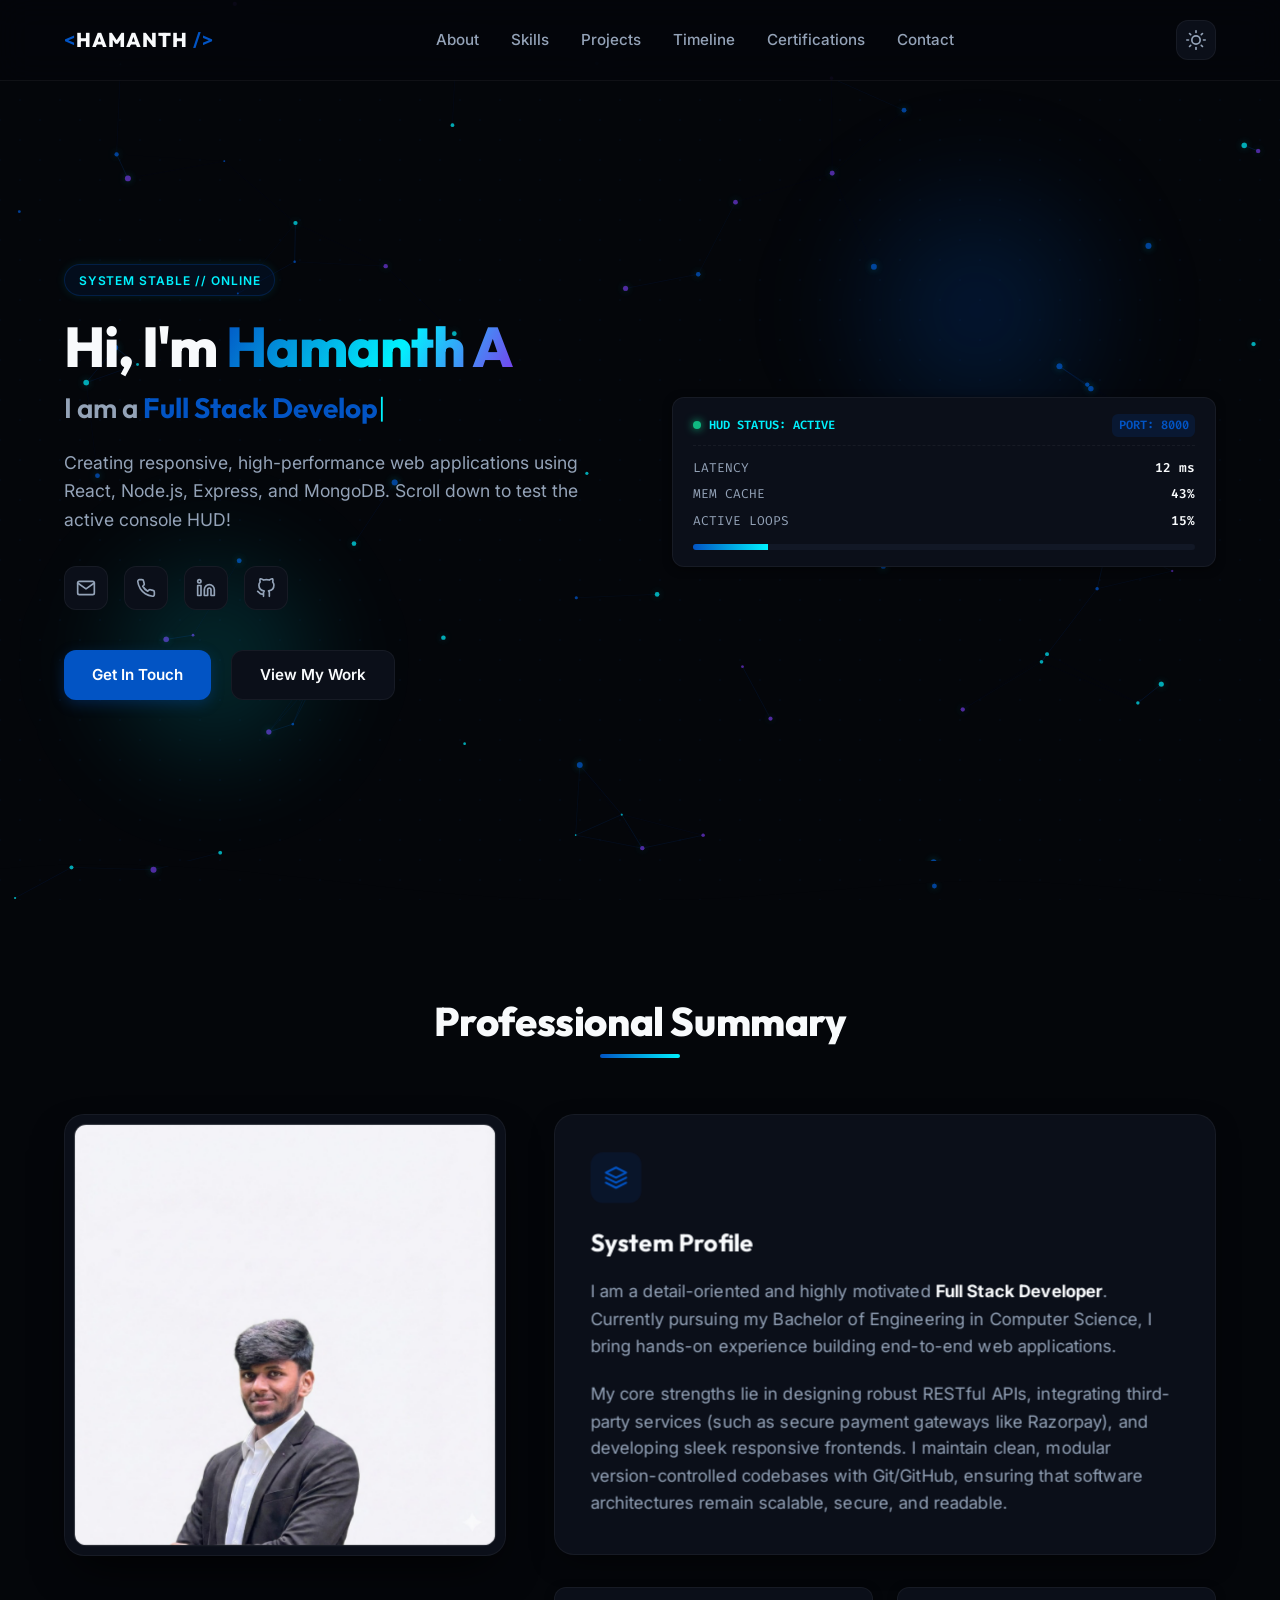
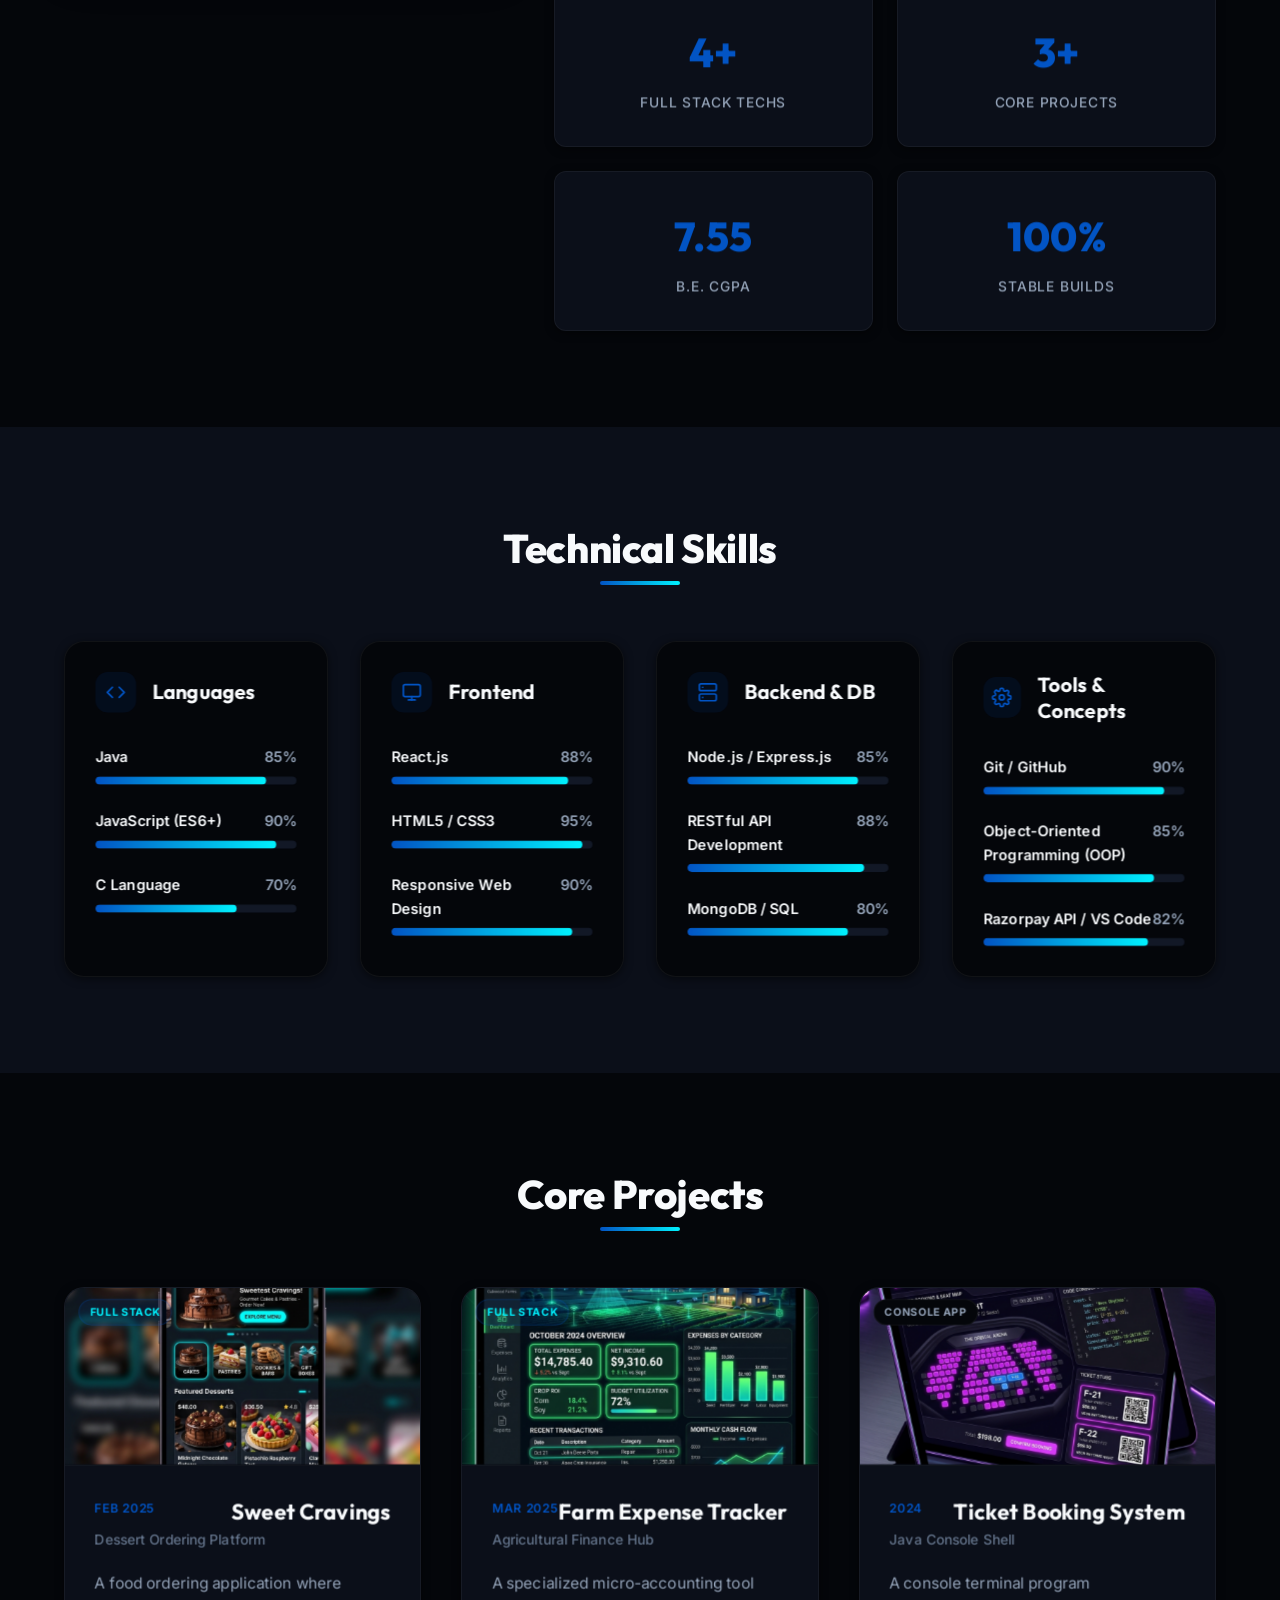
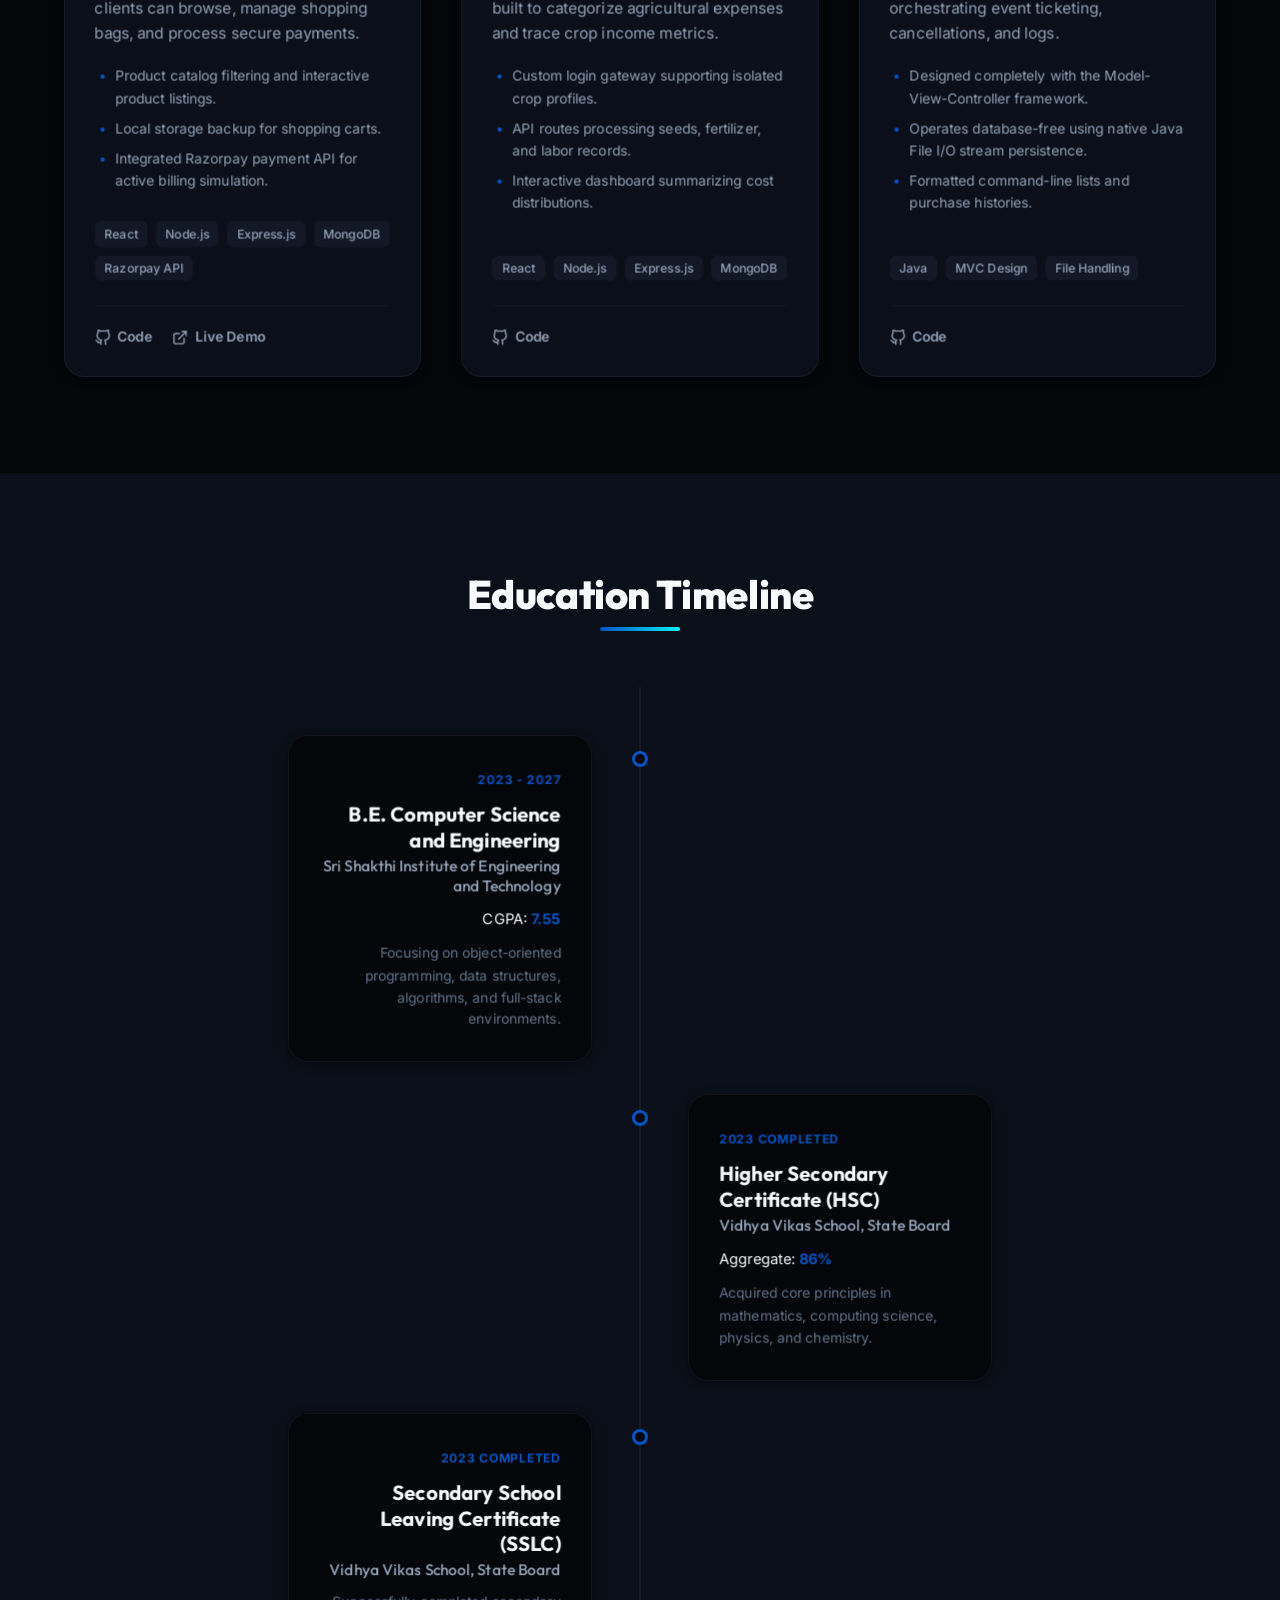
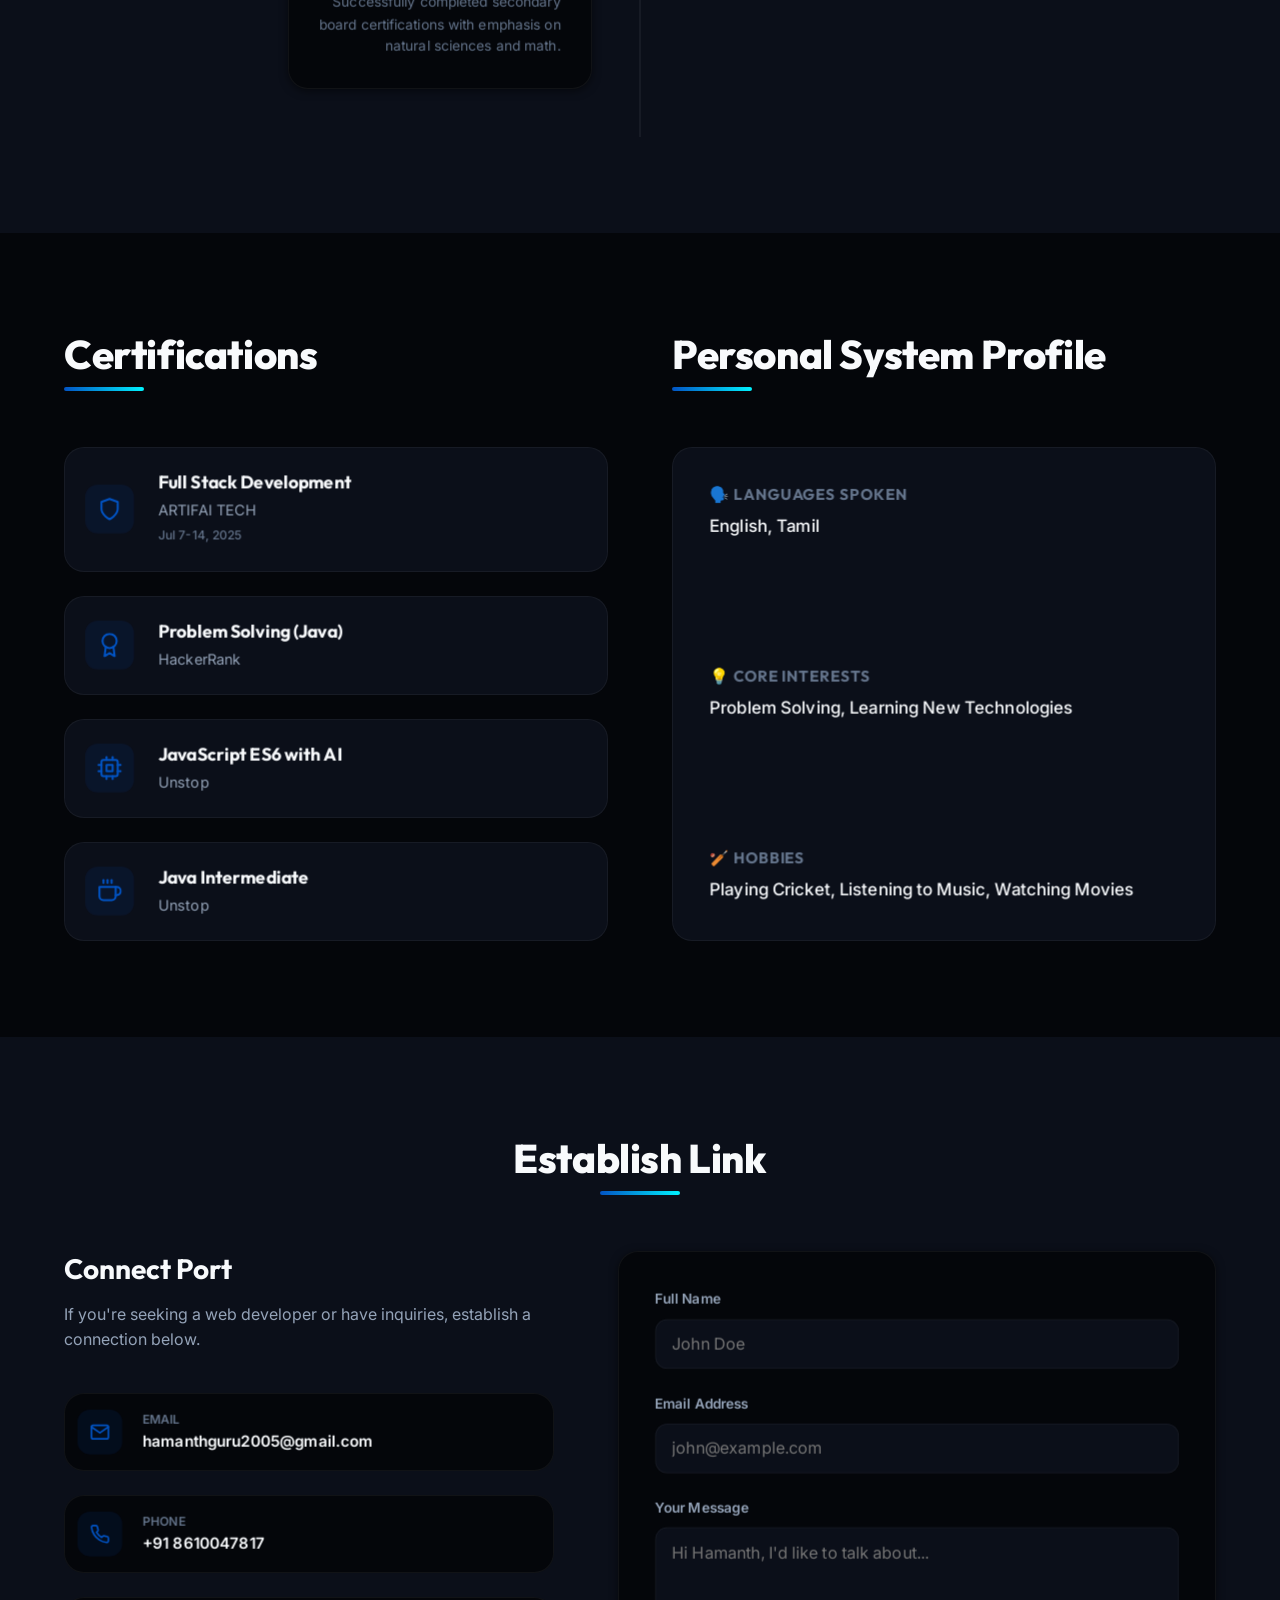
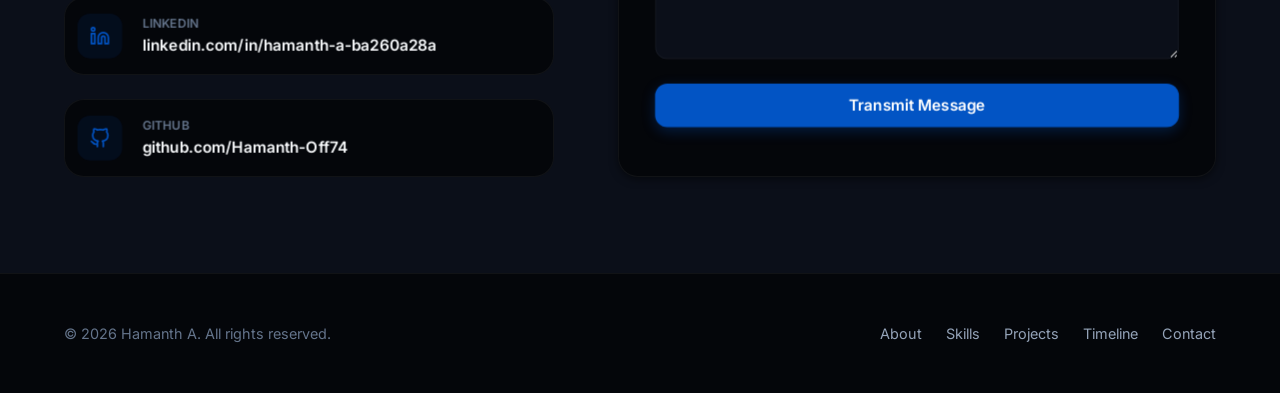
==== commit 508ecdf2: "feat: add real preview images for projects" ====
--- a/index.html
+++ b/index.html
@@ -377,11 +377,9 @@
                     <!-- Project 1: Sweet Cravings -->
                     <article class="project-card scroll-reveal tilt-card">
                         <div class="card-glow-element"></div>
-                        <div class="project-img-placeholder">
-                            <div class="project-overlay-graphic">
-                                <span class="tag tag-featured">Full Stack</span>
-                                <div class="card-art">🍰 E-Commerce</div>
-                            </div>
+                        <div class="project-img-wrapper">
+                            <img src="sweet_cravings.png" alt="Sweet Cravings Project Dashboard" class="project-img">
+                            <span class="tag tag-featured">Full Stack</span>
                         </div>
                         <div class="project-info">
                             <div class="project-header">
@@ -420,11 +418,9 @@
                     <!-- Project 2: Farm Expense Tracker -->
                     <article class="project-card scroll-reveal tilt-card">
                         <div class="card-glow-element"></div>
-                        <div class="project-img-placeholder">
-                            <div class="project-overlay-graphic">
-                                <span class="tag tag-featured">Full Stack</span>
-                                <div class="card-art">🌾 AgriTech</div>
-                            </div>
+                        <div class="project-img-wrapper">
+                            <img src="farm_tracker.png" alt="Farm Expense Tracker Dashboard" class="project-img">
+                            <span class="tag tag-featured">Full Stack</span>
                         </div>
                         <div class="project-info">
                             <div class="project-header">
@@ -458,11 +454,9 @@
                     <!-- Project 3: Event Ticket Booking -->
                     <article class="project-card scroll-reveal tilt-card">
                         <div class="card-glow-element"></div>
-                        <div class="project-img-placeholder">
-                            <div class="project-overlay-graphic">
-                                <span class="tag">Console App</span>
-                                <div class="card-art">🎟️ MVC System</div>
-                            </div>
+                        <div class="project-img-wrapper">
+                            <img src="ticket_booking.png" alt="Ticket Booking System Interface" class="project-img">
+                            <span class="tag">Console App</span>
                         </div>
                         <div class="project-info">
                             <div class="project-header">
--- a/styles.css
+++ b/styles.css
@@ -1113,11 +1113,23 @@
     box-shadow: var(--shadow-lg);
 }
 
-.project-img-placeholder {
+.project-img-wrapper {
     height: 180px;
+    position: relative;
+    overflow: hidden;
+    border-bottom: 1px solid var(--border-color);
     background: linear-gradient(135deg, #090e18 0%, #030408 100%);
-    position: relative;
-    border-bottom: 1px solid var(--border-color);
+}
+
+.project-img {
+    width: 100%;
+    height: 100%;
+    object-fit: cover;
+    transition: transform var(--transition-slow);
+}
+
+.project-card:hover .project-img {
+    transform: scale(1.06);
 }
 
 .project-overlay-graphic {
@@ -1129,6 +1141,7 @@
     display: flex;
     align-items: center;
     justify-content: center;
+    background: rgba(4, 6, 10, 0.4);
 }
 
 .tag {
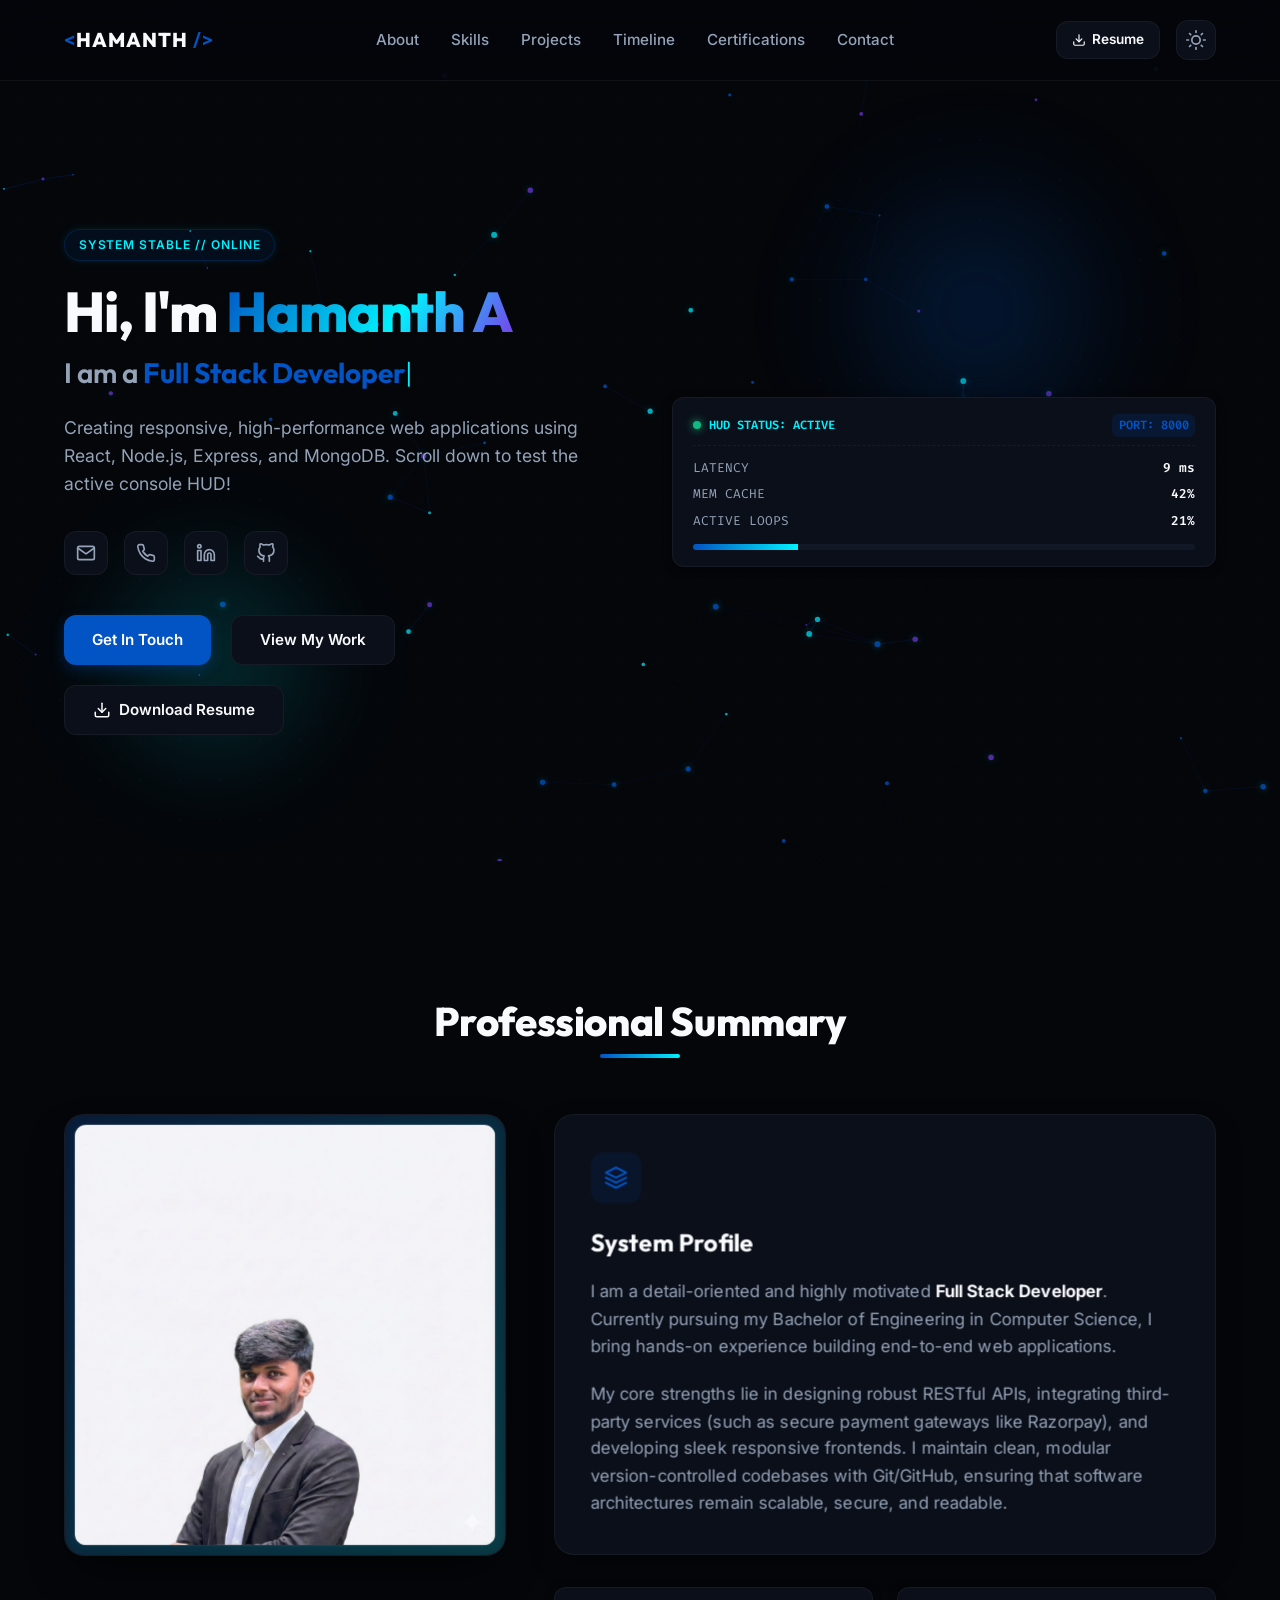
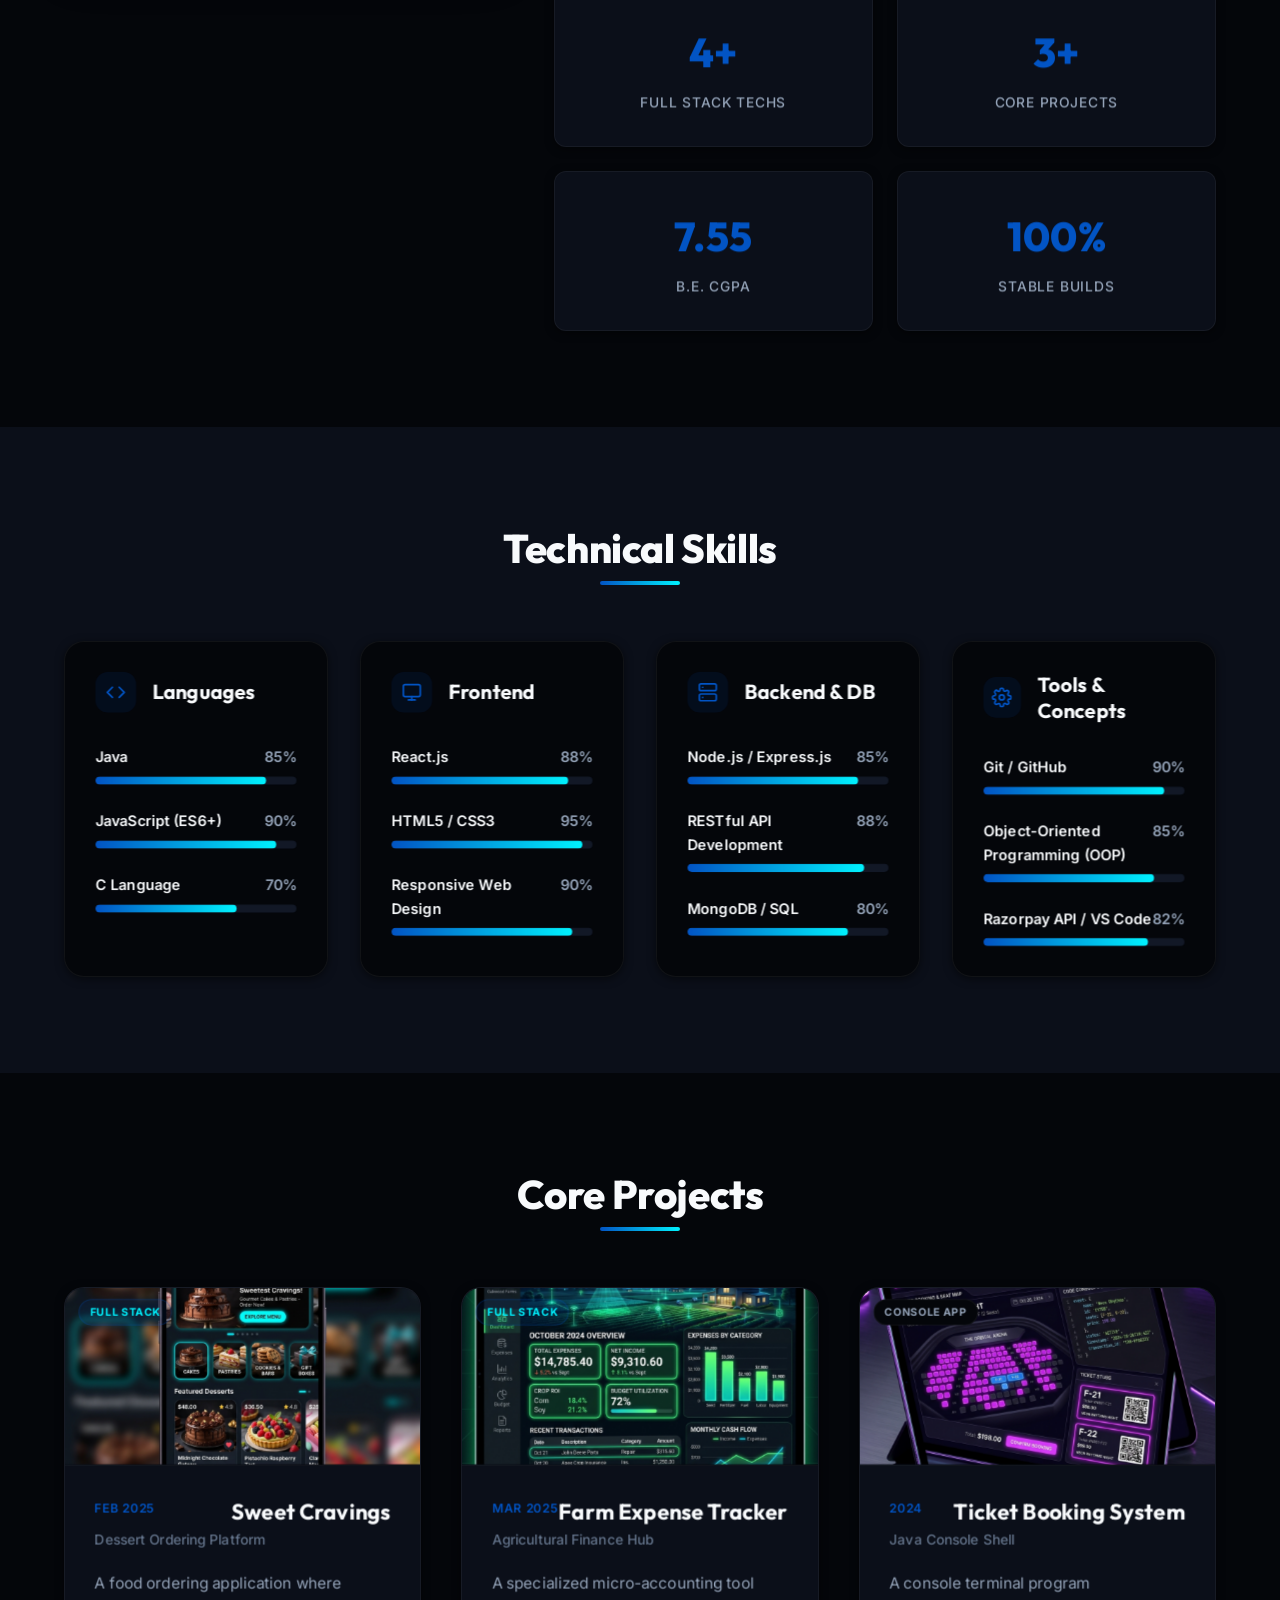
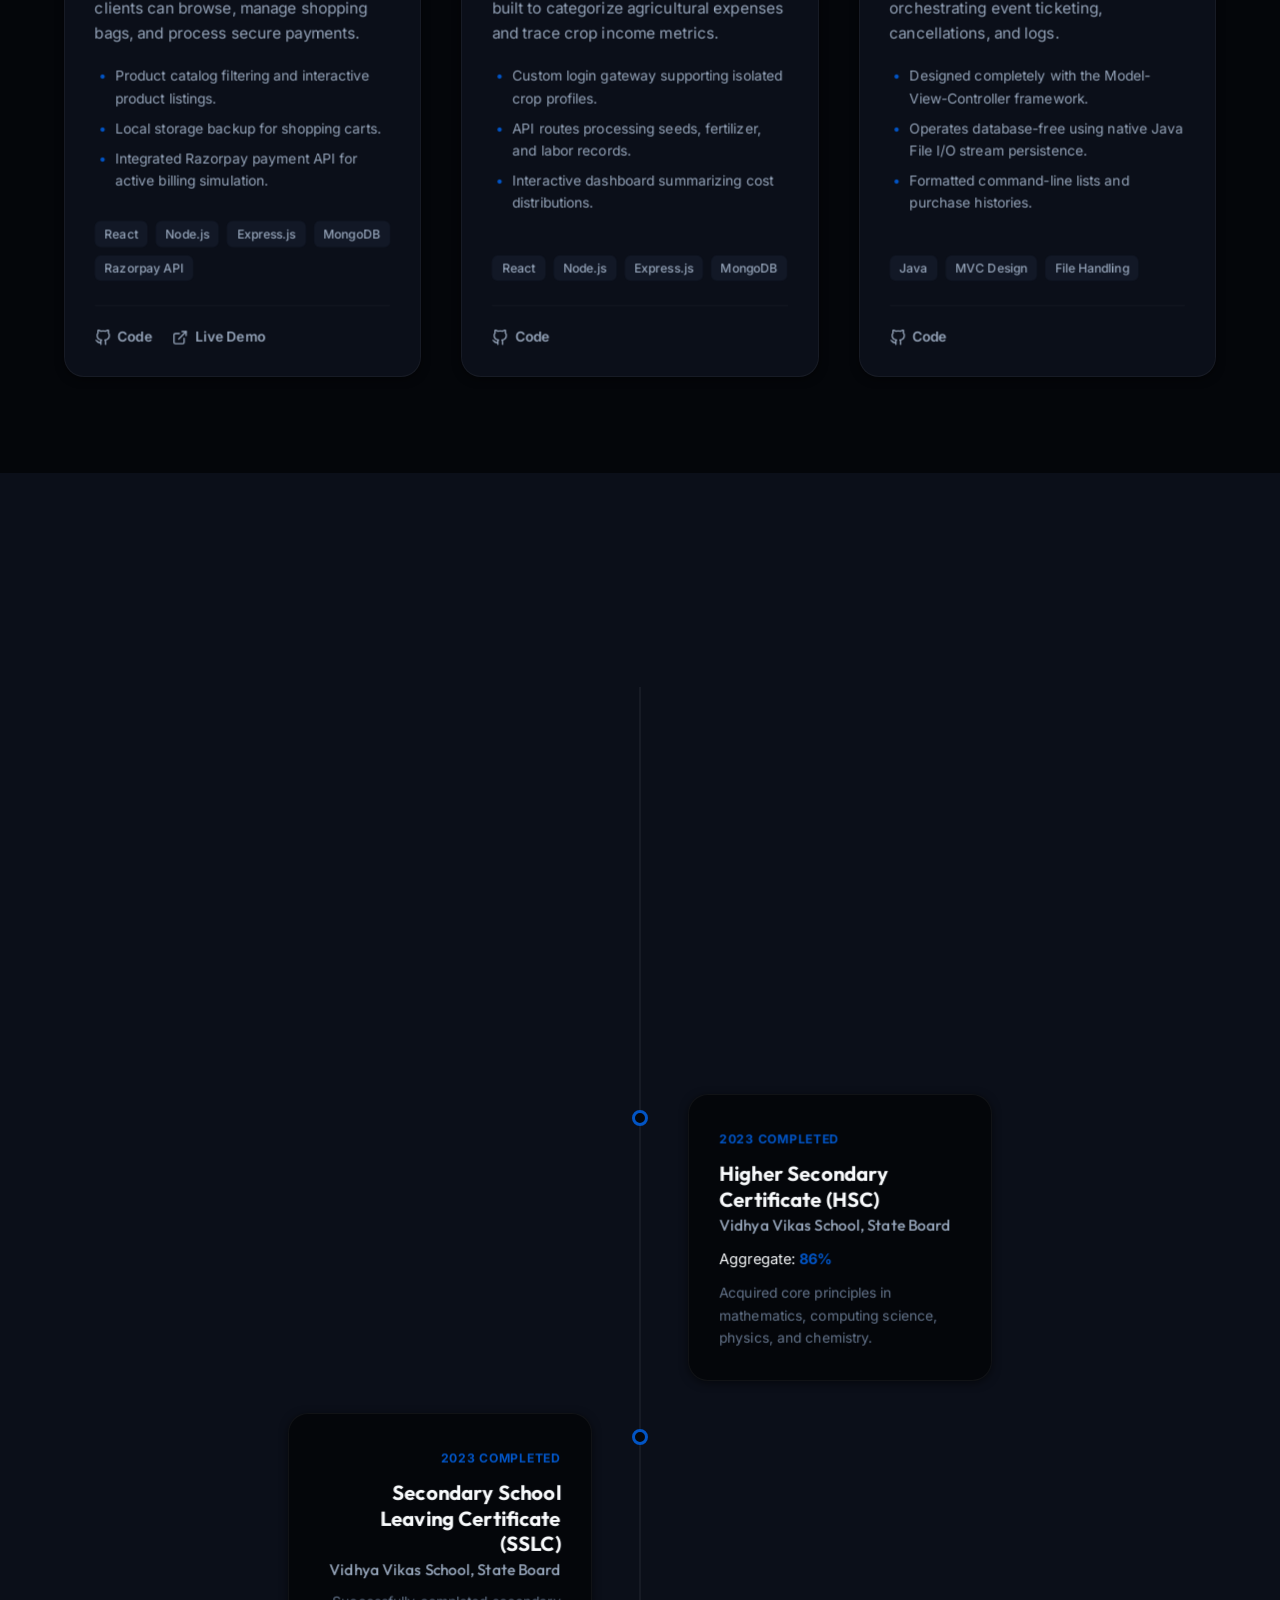
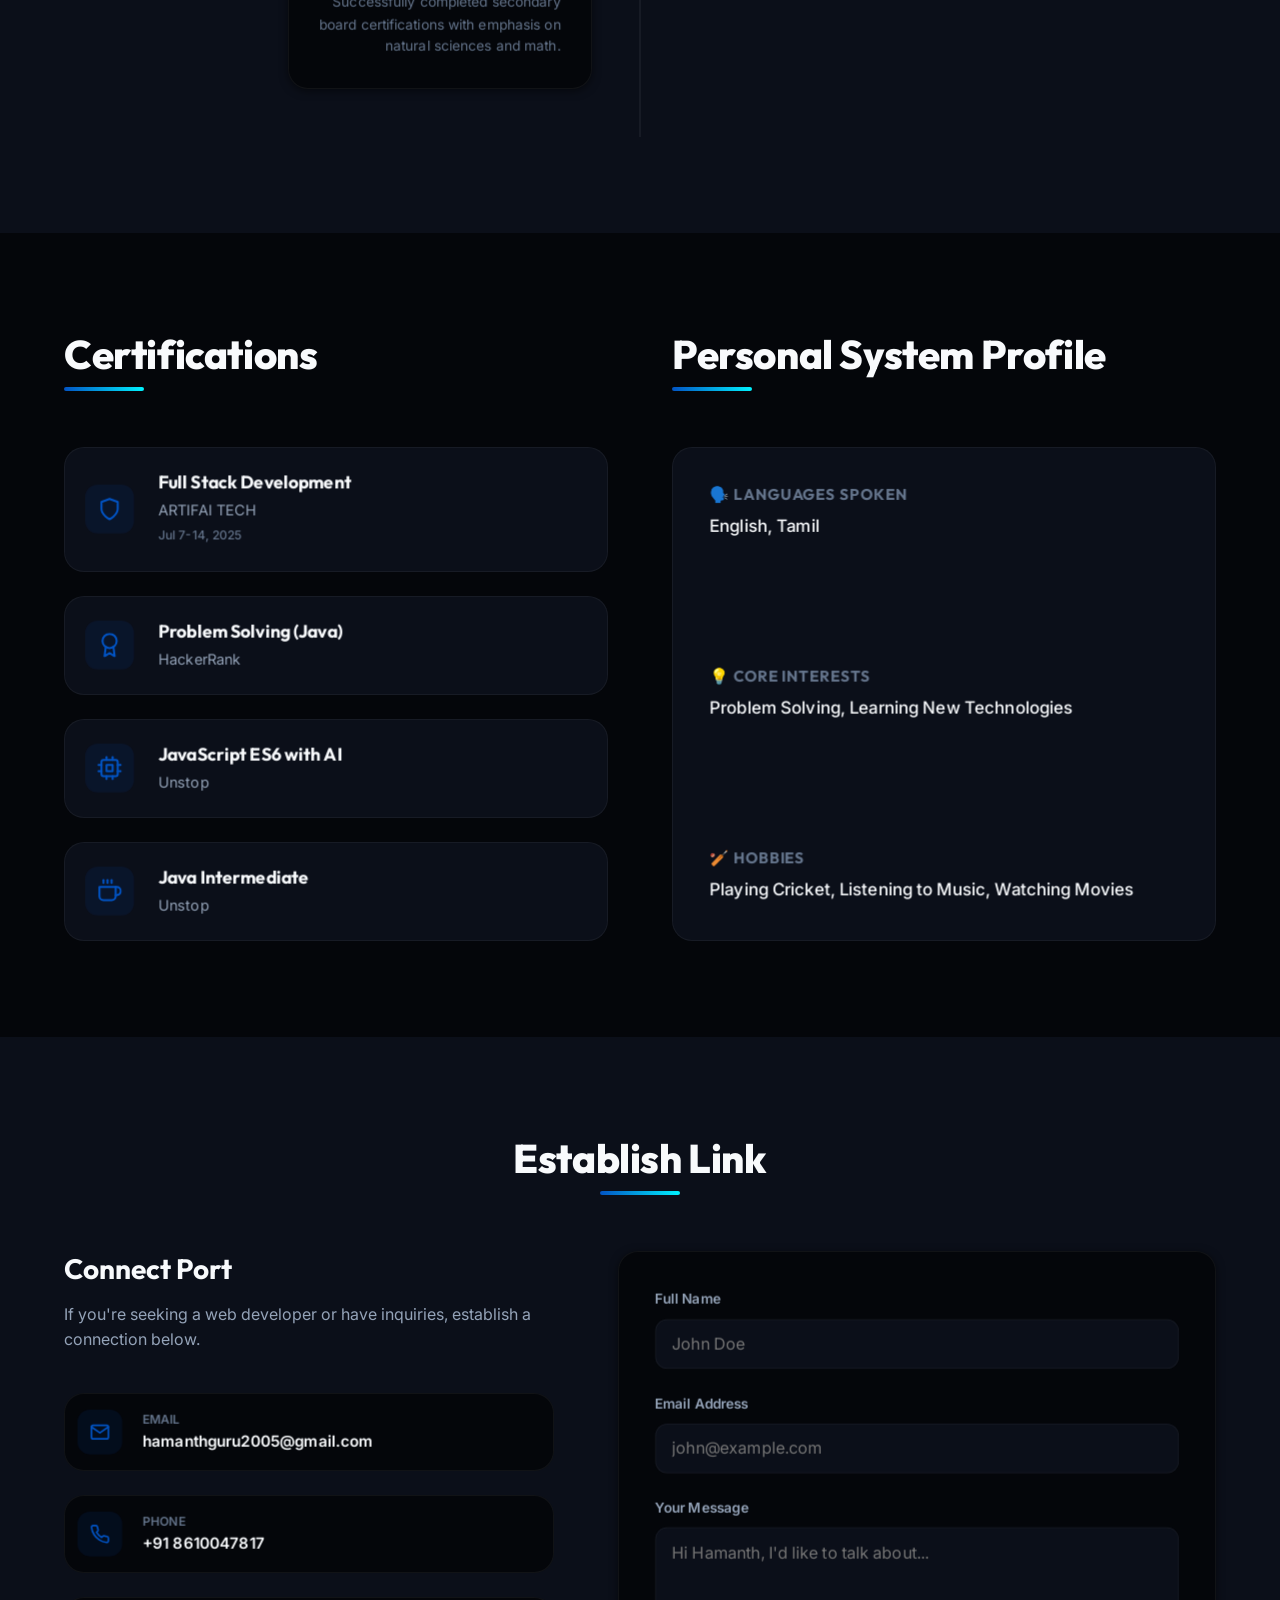
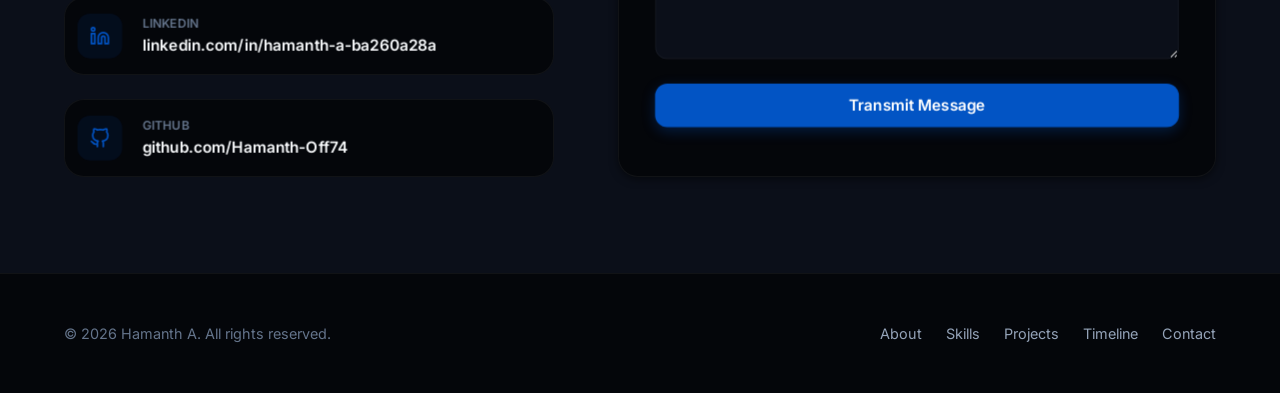
==== commit 541844e9: "feat: add resume download and view options to header, mobile nav, and hero sections" ====
--- a/index.html
+++ b/index.html
@@ -46,6 +46,12 @@
             </nav>
 
             <div class="nav-actions">
+                <!-- Resume Button -->
+                <a href="Resume.pdf" target="_blank" class="btn btn-secondary btn-sm nav-resume-btn" download>
+                    <svg xmlns="http://www.w3.org/2000/svg" width="14" height="14" viewBox="0 0 24 24" fill="none" stroke="currentColor" stroke-width="2" stroke-linecap="round" stroke-linejoin="round"><path d="M21 15v4a2 2 0 0 1-2 2H5a2 2 0 0 1-2-2v-4"></path><polyline points="7 10 12 15 17 10"></polyline><line x1="12" y1="15" x2="12" y2="3"></line></svg>
+                    Resume
+                </a>
+                
                 <!-- Theme Toggle Button -->
                 <button id="theme-toggle" class="theme-toggle" aria-label="Toggle light and dark theme" title="Toggle theme">
                     <svg class="sun-icon" xmlns="http://www.w3.org/2000/svg" width="20" height="20" viewBox="0 0 24 24" fill="none" stroke="currentColor" stroke-width="2" stroke-linecap="round" stroke-linejoin="round">
@@ -84,6 +90,7 @@
                 <li><a href="#timeline" class="mobile-nav-link">Timeline</a></li>
                 <li><a href="#certifications" class="mobile-nav-link">Certifications</a></li>
                 <li><a href="#contact" class="mobile-nav-link">Contact</a></li>
+                <li><a href="Resume.pdf" target="_blank" class="mobile-nav-link" download>Resume 📥</a></li>
             </ul>
         </nav>
     </div>
@@ -138,6 +145,10 @@
                     <div class="hero-ctas">
                         <a href="#contact" class="btn btn-primary">Get In Touch</a>
                         <a href="#projects" class="btn btn-secondary">View My Work</a>
+                        <a href="Resume.pdf" target="_blank" class="btn btn-secondary" download>
+                            <svg xmlns="http://www.w3.org/2000/svg" width="18" height="18" viewBox="0 0 24 24" fill="none" stroke="currentColor" stroke-width="2" stroke-linecap="round" stroke-linejoin="round"><path d="M21 15v4a2 2 0 0 1-2 2H5a2 2 0 0 1-2-2v-4"></path><polyline points="7 10 12 15 17 10"></polyline><line x1="12" y1="15" x2="12" y2="3"></line></svg>
+                            Download Resume
+                        </a>
                     </div>
                 </div>
 
--- a/styles.css
+++ b/styles.css
@@ -388,6 +388,14 @@
     background-color: var(--bg-tertiary);
 }
 
+.nav-resume-btn {
+    padding: 0.45rem 0.95rem;
+    font-size: 0.85rem;
+    border-radius: var(--radius-md);
+    gap: 0.35rem;
+    border: 1px solid var(--border-color);
+}
+
 .theme-toggle .sun-icon {
     display: none;
 }
